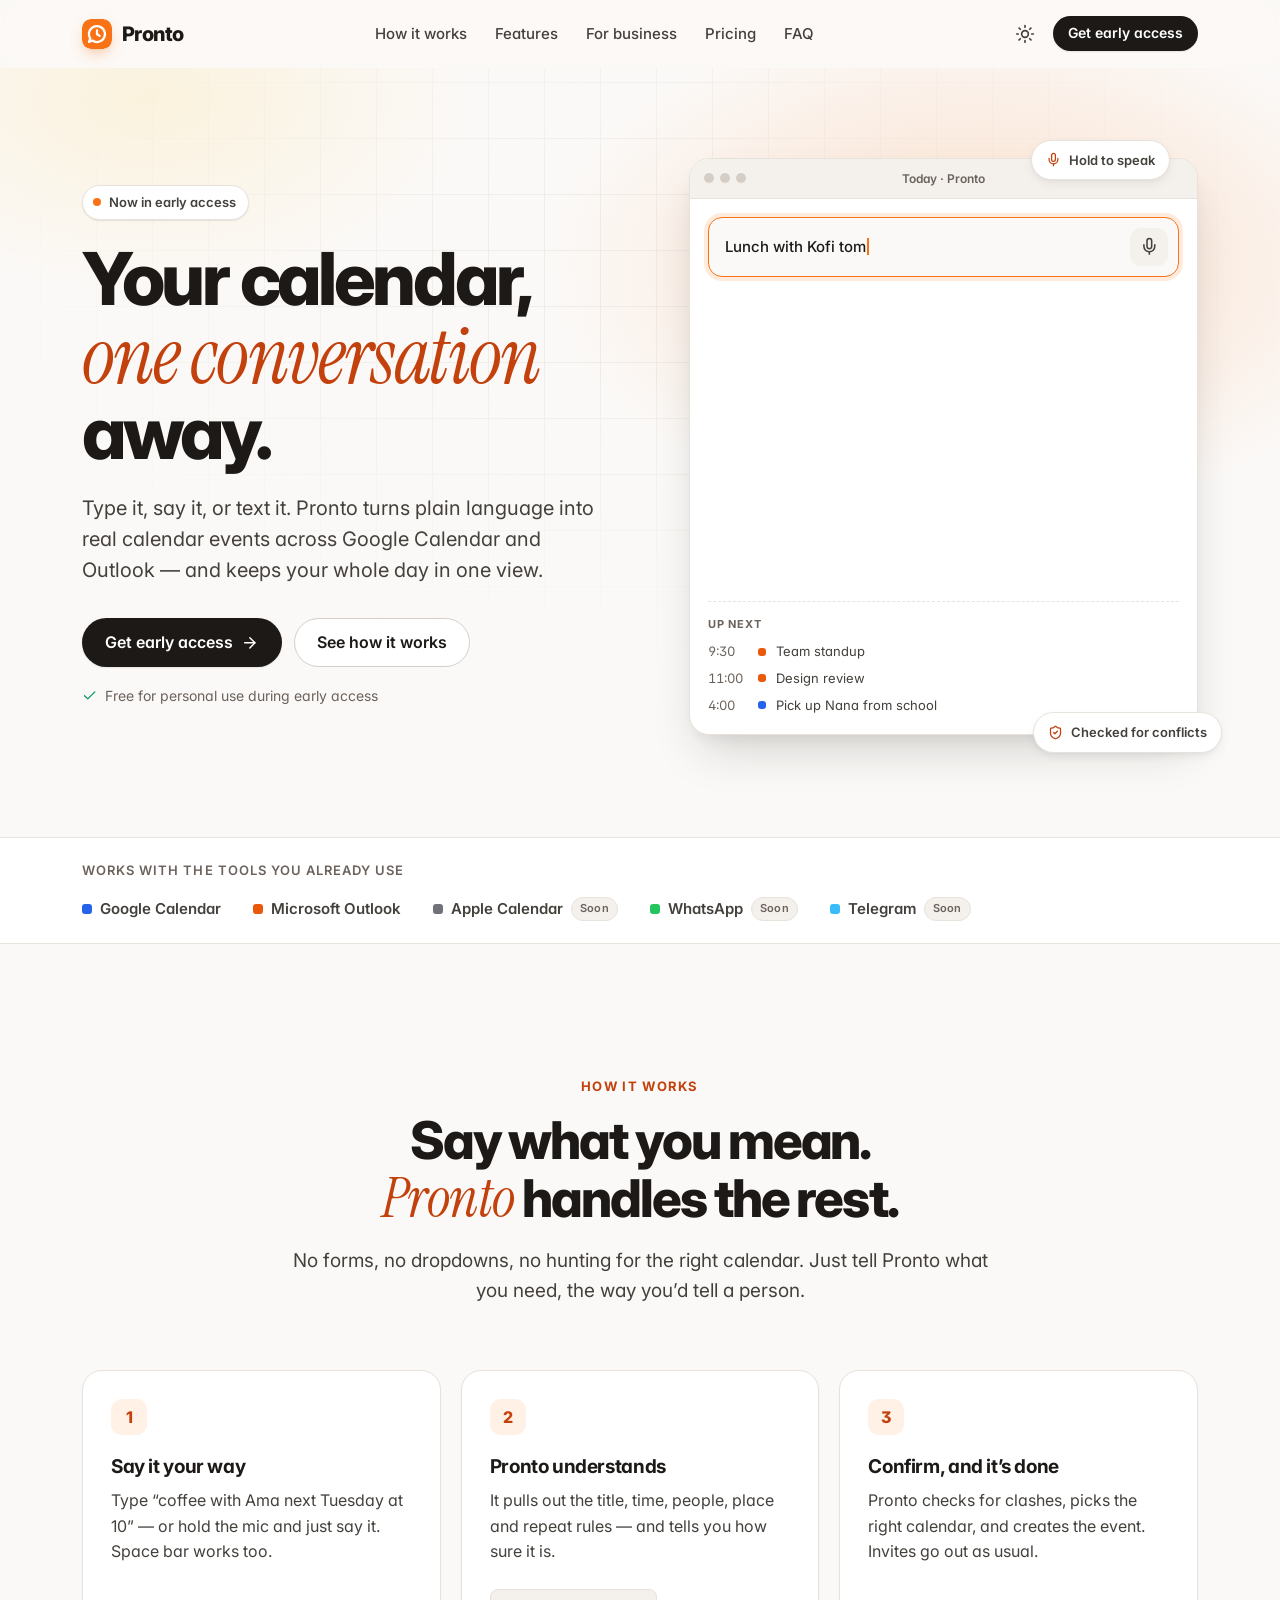
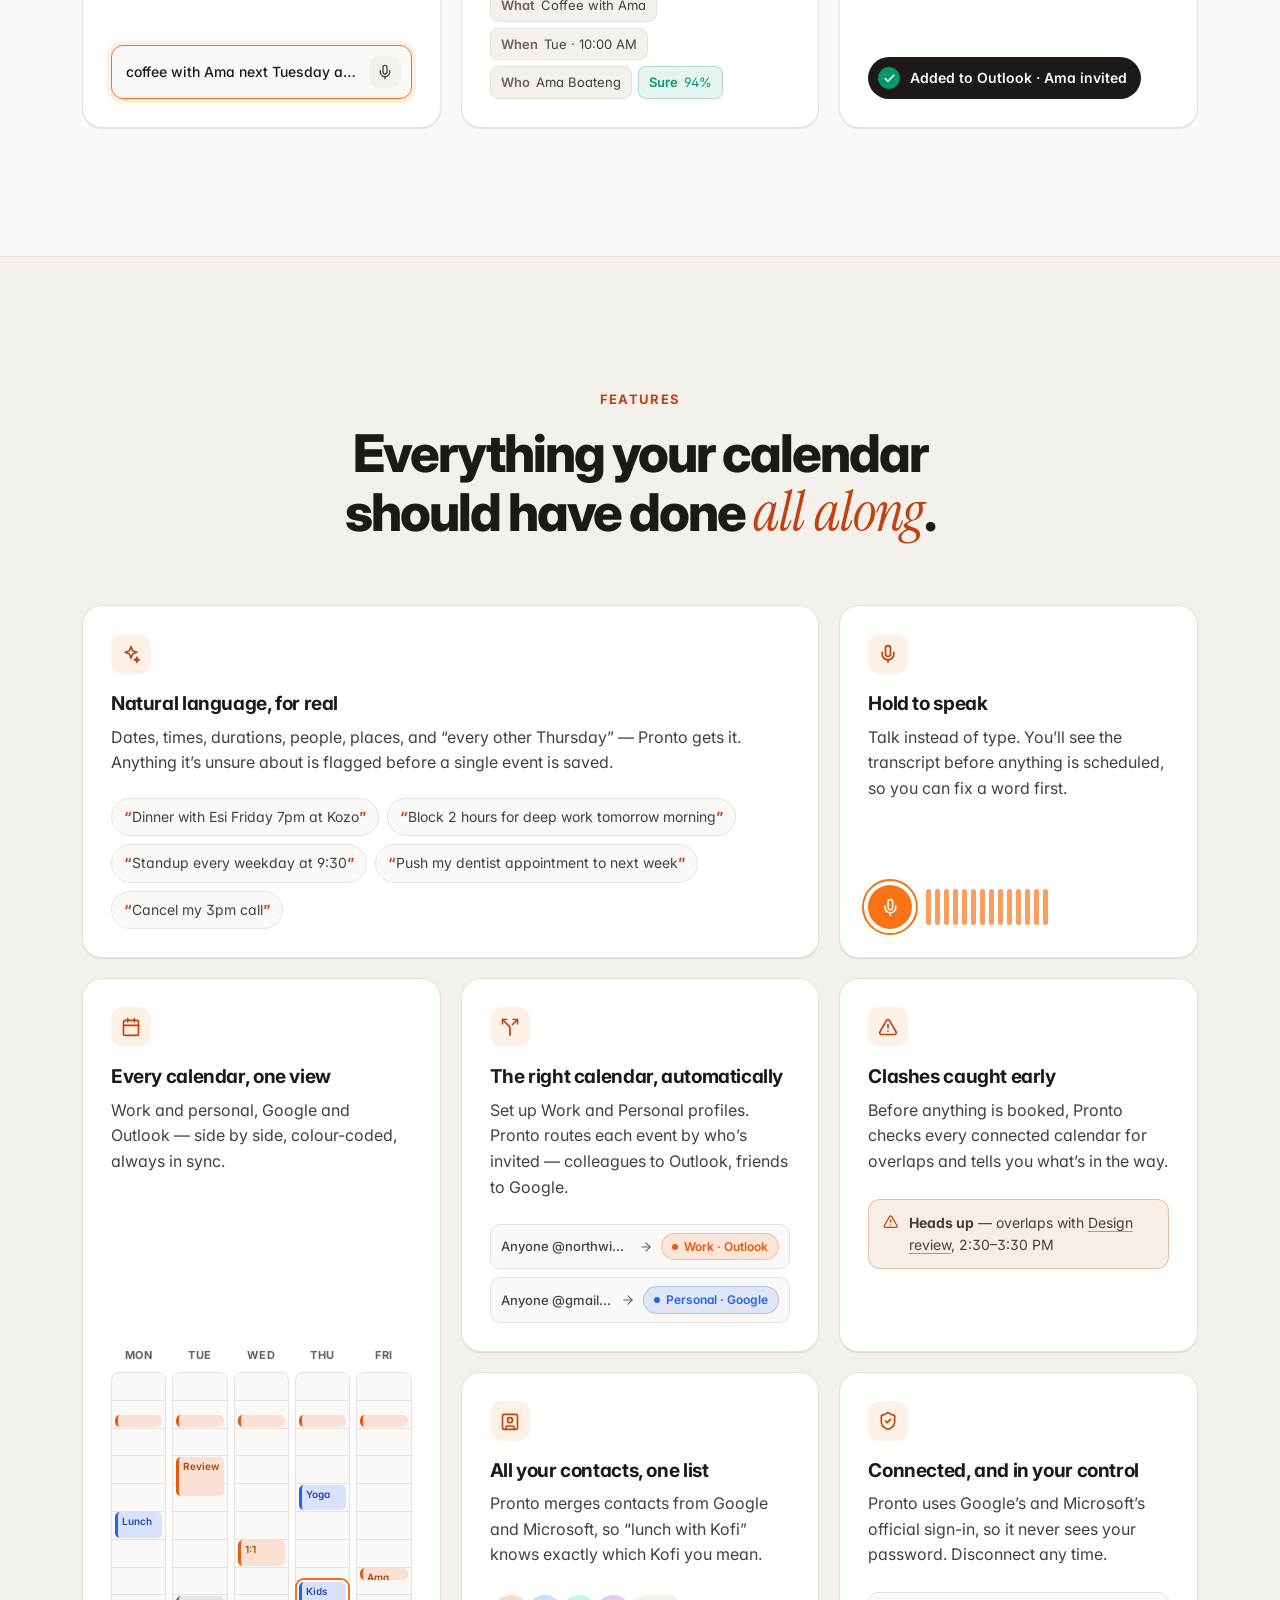
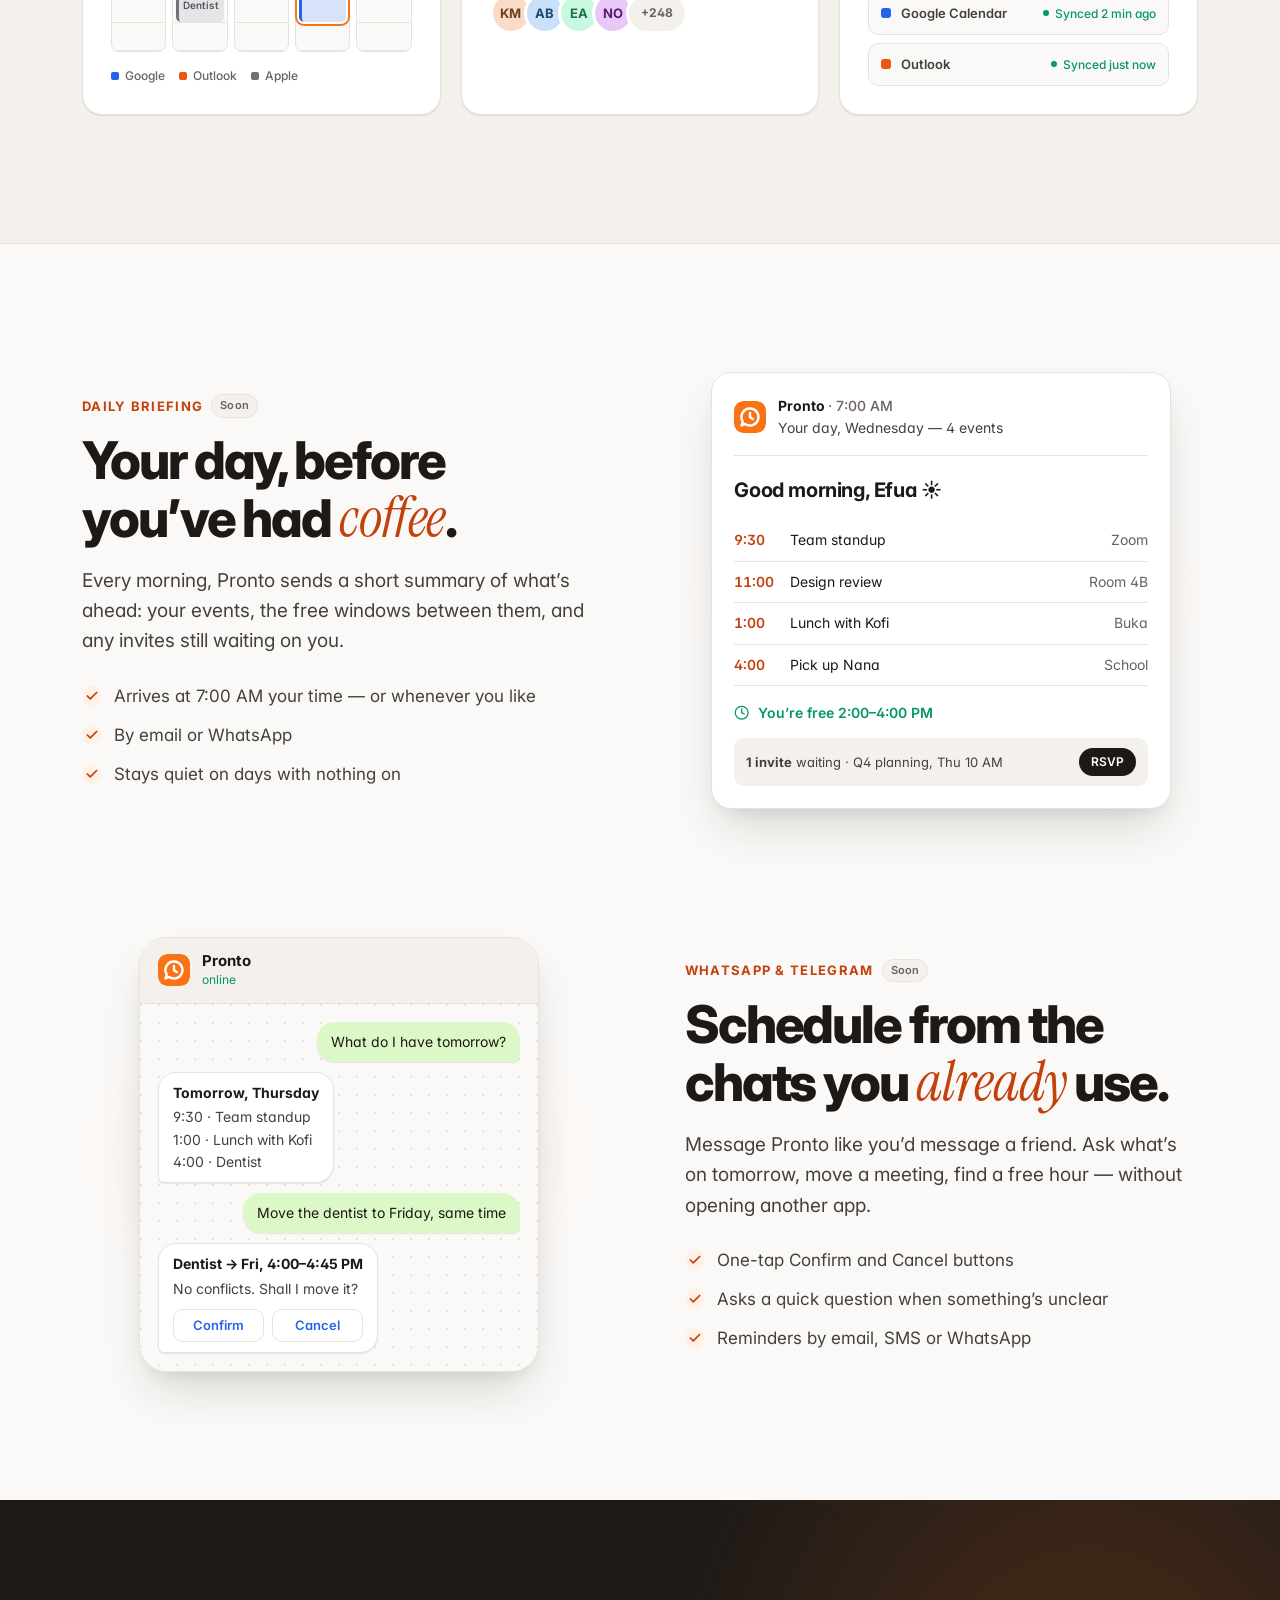
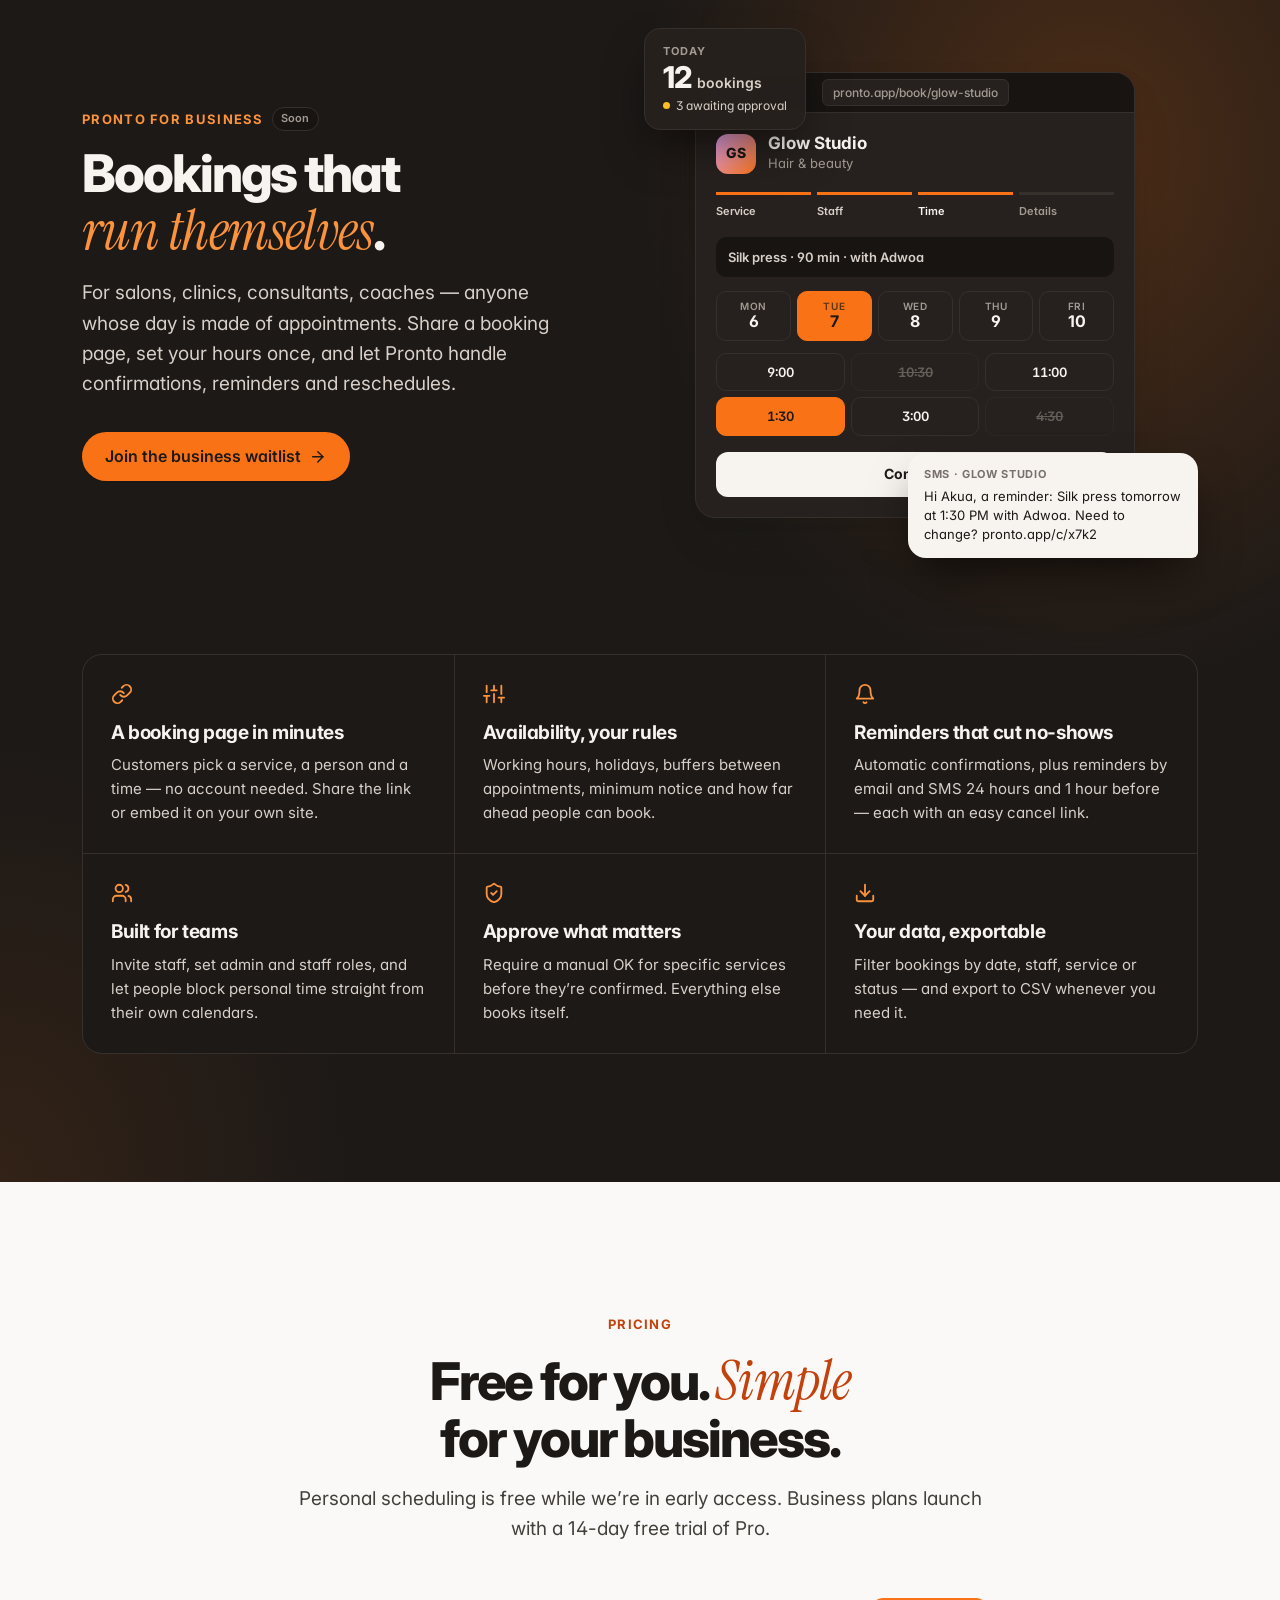
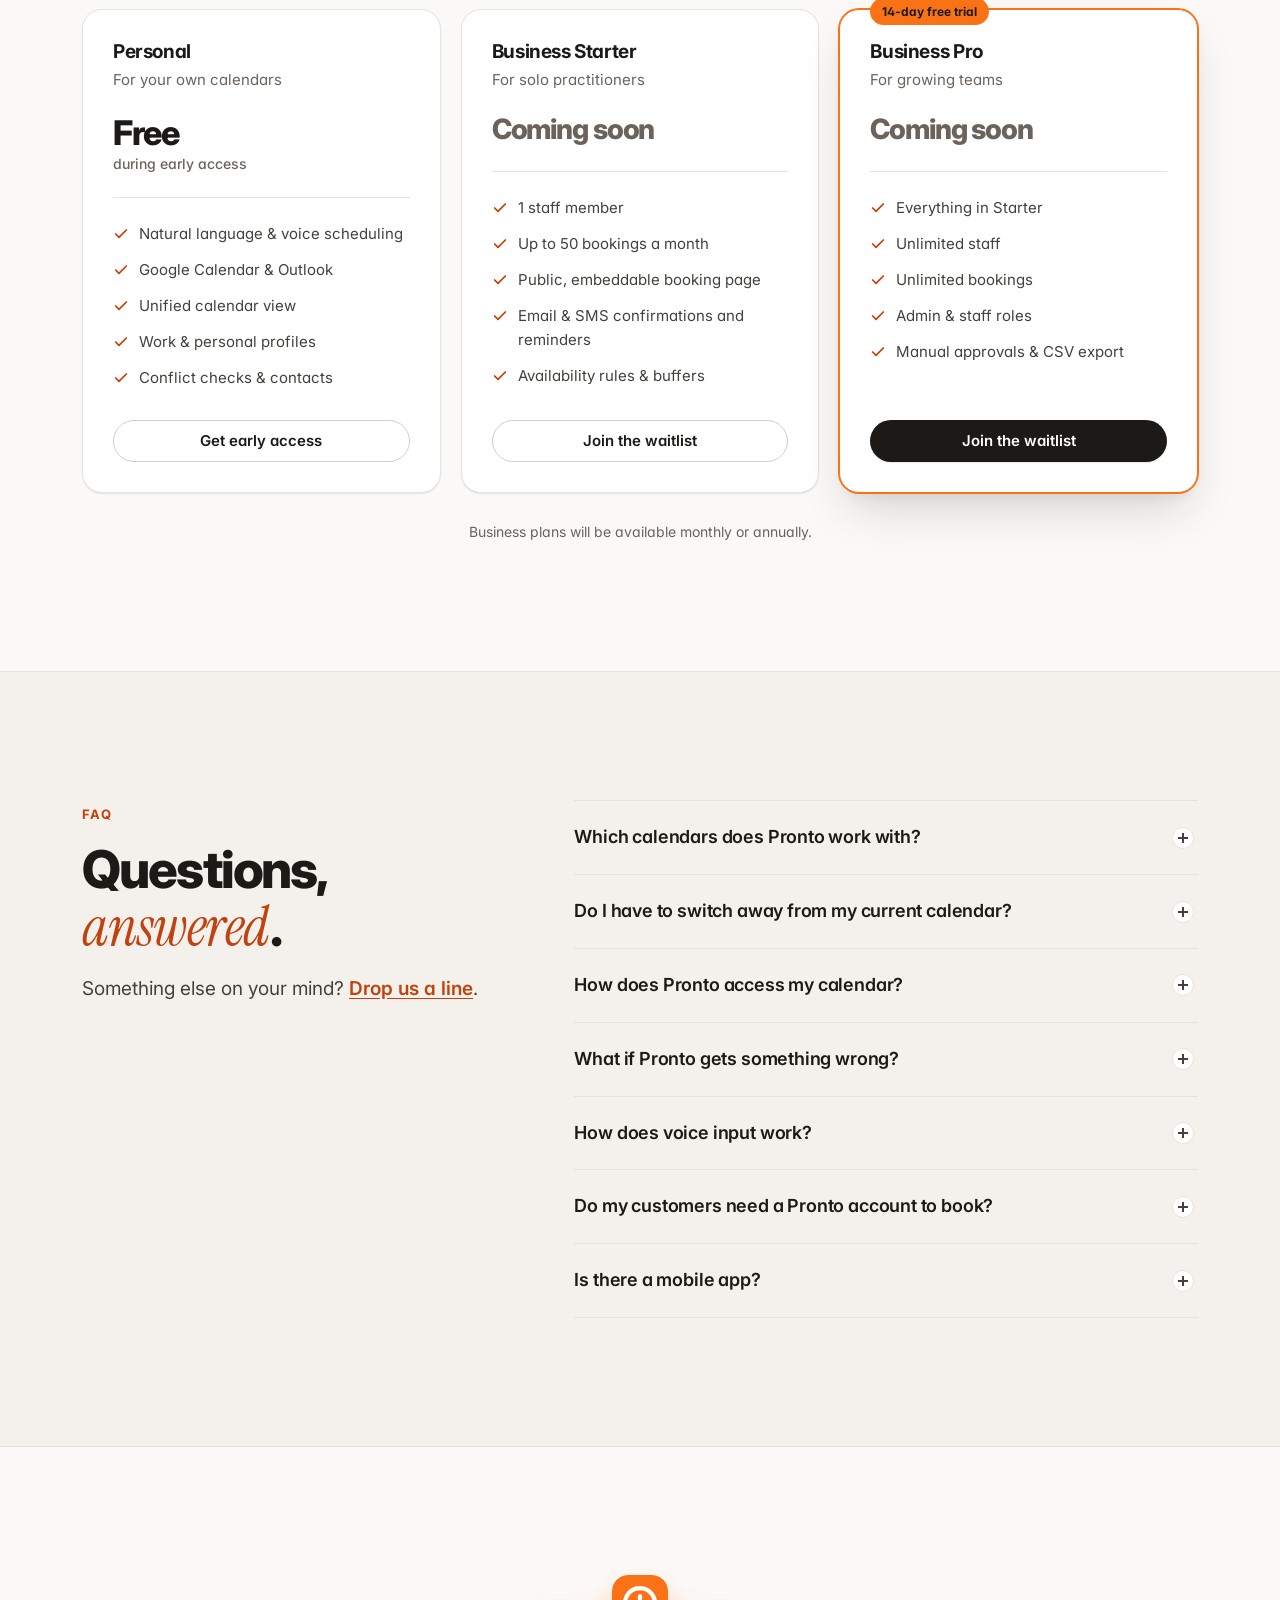
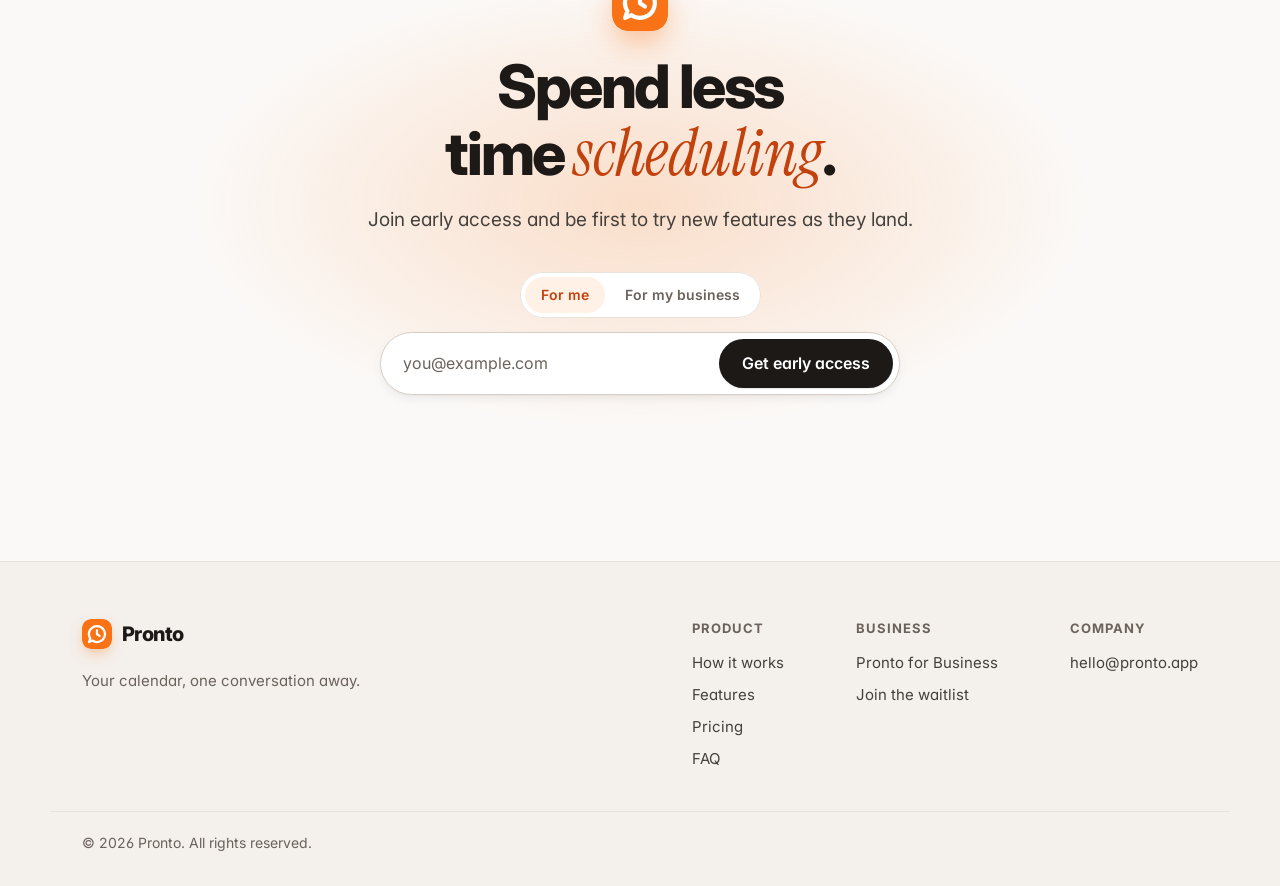
==== index.html @ 4e354d4c "Add Pronto marketing site Static, zero-build landing page for Pronto: animated hero demo of natural-" ====
<!doctype html>
<html lang="en">
<head>
  <meta charset="utf-8" />
  <meta name="viewport" content="width=device-width, initial-scale=1" />
  <title>Pronto — Your calendar, one conversation away</title>
  <meta name="description" content="Pronto is an AI scheduling assistant. Type it, say it, or text it — Pronto turns plain language into calendar events across Google Calendar and Outlook, and keeps your whole day in one view." />
  <meta name="theme-color" content="#FBF9F7" media="(prefers-color-scheme: light)" />
  <meta name="theme-color" content="#151210" media="(prefers-color-scheme: dark)" />

  <meta property="og:type" content="website" />
  <meta property="og:site_name" content="Pronto" />
  <meta property="og:title" content="Pronto — Your calendar, one conversation away" />
  <meta property="og:description" content="Type it, say it, or text it. Pronto turns plain language into calendar events across Google Calendar and Outlook." />
  <meta property="og:image" content="assets/og.png" />
  <meta name="twitter:card" content="summary_large_image" />

  <link rel="icon" href="assets/favicon.svg" type="image/svg+xml" />
  <link rel="preconnect" href="https://fonts.googleapis.com" />
  <link rel="preconnect" href="https://fonts.gstatic.com" crossorigin />
  <link href="https://fonts.googleapis.com/css2?family=Inter:wght@400;500;600;700;800&family=Instrument+Serif:ital@0;1&display=swap" rel="stylesheet" />
  <link rel="stylesheet" href="css/styles.css" />

  <script>
    // Apply saved theme before first paint to avoid a flash.
    (function () {
      document.documentElement.classList.add('js');
      try {
        var t = localStorage.getItem('pronto-theme');
        if (t === 'light' || t === 'dark') document.documentElement.setAttribute('data-theme', t);
      } catch (e) {}
    })();
  </script>
</head>
<body>
  <!-- Icon sprite -->
  <svg width="0" height="0" style="position:absolute" aria-hidden="true">
    <defs>
      <symbol id="i-mic" viewBox="0 0 24 24"><path d="M12 2a3 3 0 0 0-3 3v7a3 3 0 0 0 6 0V5a3 3 0 0 0-3-3Z"/><path d="M19 10v2a7 7 0 0 1-14 0v-2"/><path d="M12 19v3"/></symbol>
      <symbol id="i-check" viewBox="0 0 24 24"><path d="M20 6 9 17l-5-5"/></symbol>
      <symbol id="i-arrow" viewBox="0 0 24 24"><path d="M5 12h14"/><path d="m12 5 7 7-7 7"/></symbol>
      <symbol id="i-clock" viewBox="0 0 24 24"><circle cx="12" cy="12" r="10"/><path d="M12 6v6l4 2"/></symbol>
      <symbol id="i-pin" viewBox="0 0 24 24"><path d="M20 10c0 6-8 12-8 12s-8-6-8-12a8 8 0 0 1 16 0Z"/><circle cx="12" cy="10" r="3"/></symbol>
      <symbol id="i-users" viewBox="0 0 24 24"><path d="M16 21v-2a4 4 0 0 0-4-4H6a4 4 0 0 0-4 4v2"/><circle cx="9" cy="7" r="4"/><path d="M22 21v-2a4 4 0 0 0-3-3.87"/><path d="M16 3.13a4 4 0 0 1 0 7.75"/></symbol>
      <symbol id="i-repeat" viewBox="0 0 24 24"><path d="m17 2 4 4-4 4"/><path d="M3 11v-1a4 4 0 0 1 4-4h14"/><path d="m7 22-4-4 4-4"/><path d="M21 13v1a4 4 0 0 1-4 4H3"/></symbol>
      <symbol id="i-calendar" viewBox="0 0 24 24"><rect width="18" height="18" x="3" y="4" rx="2"/><path d="M16 2v4M8 2v4M3 10h18"/></symbol>
      <symbol id="i-spark" viewBox="0 0 24 24"><path d="M12 3l1.9 5.1L19 10l-5.1 1.9L12 17l-1.9-5.1L5 10l5.1-1.9Z"/><path d="M19 16l.8 2.2L22 19l-2.2.8L19 22l-.8-2.2L16 19l2.2-.8Z"/></symbol>
      <symbol id="i-split" viewBox="0 0 24 24"><path d="M16 3h5v5"/><path d="M8 3H3v5"/><path d="M12 22v-8.3a4 4 0 0 0-1.17-2.83L3 3"/><path d="m15 9 6-6"/></symbol>
      <symbol id="i-alert" viewBox="0 0 24 24"><path d="m21.73 18-8-14a2 2 0 0 0-3.48 0l-8 14A2 2 0 0 0 4 21h16a2 2 0 0 0 1.73-3Z"/><path d="M12 9v4"/><path d="M12 17h.01"/></symbol>
      <symbol id="i-contact" viewBox="0 0 24 24"><rect width="18" height="18" x="3" y="4" rx="2"/><circle cx="12" cy="11" r="3"/><path d="M7 21v-1a2 2 0 0 1 2-2h6a2 2 0 0 1 2 2v1"/></symbol>
      <symbol id="i-sun" viewBox="0 0 24 24"><circle cx="12" cy="12" r="4"/><path d="M12 2v2M12 20v2M4.93 4.93l1.41 1.41M17.66 17.66l1.41 1.41M2 12h2M20 12h2M6.34 17.66l-1.41 1.41M19.07 4.93l-1.41 1.41"/></symbol>
      <symbol id="i-moon" viewBox="0 0 24 24"><path d="M12 3a6 6 0 0 0 9 9 9 9 0 1 1-9-9Z"/></symbol>
      <symbol id="i-menu" viewBox="0 0 24 24"><path d="M4 7h16M4 12h16M4 17h16"/></symbol>
      <symbol id="i-x" viewBox="0 0 24 24"><path d="M18 6 6 18M6 6l12 12"/></symbol>
      <symbol id="i-bell" viewBox="0 0 24 24"><path d="M6 8a6 6 0 0 1 12 0c0 7 3 9 3 9H3s3-2 3-9"/><path d="M10.3 21a1.94 1.94 0 0 0 3.4 0"/></symbol>
      <symbol id="i-chat" viewBox="0 0 24 24"><path d="M7.9 20A9 9 0 1 0 4 16.1L2 22Z"/></symbol>
      <symbol id="i-link" viewBox="0 0 24 24"><path d="M10 13a5 5 0 0 0 7.54.54l3-3a5 5 0 0 0-7.07-7.07l-1.72 1.71"/><path d="M14 11a5 5 0 0 0-7.54-.54l-3 3a5 5 0 0 0 7.07 7.07l1.71-1.71"/></symbol>
      <symbol id="i-shield" viewBox="0 0 24 24"><path d="M20 13c0 5-3.5 7.5-7.66 8.95a1 1 0 0 1-.67-.01C7.5 20.5 4 18 4 13V6a1 1 0 0 1 1-1c2 0 4.5-1.2 6.24-2.72a1.17 1.17 0 0 1 1.52 0C14.51 3.81 17 5 19 5a1 1 0 0 1 1 1Z"/><path d="m9 12 2 2 4-4"/></symbol>
      <symbol id="i-download" viewBox="0 0 24 24"><path d="M21 15v4a2 2 0 0 1-2 2H5a2 2 0 0 1-2-2v-4"/><path d="m7 10 5 5 5-5"/><path d="M12 15V3"/></symbol>
      <symbol id="i-sliders" viewBox="0 0 24 24"><path d="M4 21v-7M4 10V3M12 21v-9M12 8V3M20 21v-5M20 12V3M1 14h6M9 8h6M17 16h6"/></symbol>
      <symbol id="i-logo" viewBox="0 0 32 32"><rect width="32" height="32" rx="9" fill="#F97316" stroke="none"/><path d="M16 7.5a8.5 8.5 0 1 1-4.9 15.45L7.5 24.5l1.3-3.9A8.5 8.5 0 0 1 16 7.5Z" fill="none" stroke="#fff" stroke-width="2.4" stroke-linejoin="round"/><path d="M16 12v4.2l2.8 1.8" fill="none" stroke="#fff" stroke-width="2.4" stroke-linecap="round" stroke-linejoin="round"/></symbol>
    </defs>
  </svg>

  <a class="skip-link" href="#main">Skip to content</a>

  <!-- ============ Header ============ -->
  <header class="site-header" data-header>
    <div class="container header-inner">
      <a class="brand" href="#top" aria-label="Pronto home">
        <svg class="brand-mark" aria-hidden="true"><use href="#i-logo"/></svg>
        <span class="brand-name">Pronto</span>
      </a>

      <nav class="nav" aria-label="Primary">
        <ul class="nav-links" id="nav-links" data-nav>
          <li><a href="#how">How it works</a></li>
          <li><a href="#features">Features</a></li>
          <li><a href="#business">For business</a></li>
          <li><a href="#pricing">Pricing</a></li>
          <li><a href="#faq">FAQ</a></li>
          <li class="nav-cta-mobile"><a class="btn btn-primary" href="#get-started">Get early access</a></li>
        </ul>
      </nav>

      <div class="header-actions">
        <button class="icon-btn" type="button" data-theme-toggle aria-label="Toggle dark mode">
          <svg class="i i-sun" aria-hidden="true"><use href="#i-sun"/></svg>
          <svg class="i i-moon" aria-hidden="true"><use href="#i-moon"/></svg>
        </button>
        <a class="btn btn-primary btn-sm header-cta" href="#get-started">Get early access</a>
        <button class="icon-btn menu-btn" type="button" data-menu-toggle aria-controls="nav-links" aria-expanded="false" aria-label="Open menu">
          <svg class="i i-open" aria-hidden="true"><use href="#i-menu"/></svg>
          <svg class="i i-close" aria-hidden="true"><use href="#i-x"/></svg>
        </button>
      </div>
    </div>
  </header>

  <main id="main">
    <!-- ============ Hero ============ -->
    <section class="hero" id="top">
      <div class="hero-bg" aria-hidden="true"></div>
      <div class="container hero-inner">
        <div class="hero-copy">
          <p class="eyebrow-pill"><span class="live-dot" aria-hidden="true"></span> Now in early access</p>
          <h1 class="hero-title">Your calendar, <em>one conversation</em> away.</h1>
          <p class="hero-lede">
            Type it, say it, or text it. Pronto turns plain language into real calendar events across
            Google Calendar and Outlook — and keeps your whole day in one view.
          </p>
          <div class="hero-ctas">
            <a class="btn btn-primary btn-lg" href="#get-started">Get early access <svg class="i" aria-hidden="true"><use href="#i-arrow"/></svg></a>
            <a class="btn btn-ghost btn-lg" href="#how">See how it works</a>
          </div>
          <p class="hero-note"><svg class="i" aria-hidden="true"><use href="#i-check"/></svg> Free for personal use during early access</p>
        </div>

        <div class="hero-demo">
          <p class="sr-only">
            Animated example: typing “Lunch with Kofi tomorrow at 1pm at Buka” produces a preview card with the
            title, time, place, attendee, target calendar and a confidence score. Confirming adds it to Google Calendar.
          </p>
          <div class="demo" aria-hidden="true" data-demo>
            <div class="demo-window">
              <div class="demo-chrome">
                <span class="demo-dots"><i></i><i></i><i></i></span>
                <span class="demo-title">Today · Pronto</span>
                <span class="demo-chrome-spacer"></span>
              </div>
              <div class="demo-body">
                <div class="demo-input" data-demo-input>
                  <div class="demo-field">
                    <span class="demo-placeholder">Schedule something…</span>
                    <span class="demo-typed" data-demo-typed></span><span class="demo-caret"></span>
                    <span class="demo-wave"><i></i><i></i><i></i><i></i><i></i><i></i><i></i></span>
                  </div>
                  <span class="demo-mic"><svg class="i" aria-hidden="true"><use href="#i-mic"/></svg></span>
                </div>

                <div class="demo-stage">
                  <div class="demo-parsing" data-demo-parsing>
                    <span class="spark"><svg class="i"><use href="#i-spark"/></svg></span> Understanding…
                  </div>

                  <article class="intent" data-demo-card>
                    <header class="intent-head">
                      <h3 class="intent-title" data-f="title">Lunch with Kofi</h3>
                      <span class="cal-pill" data-f="cal" data-cal="google">Personal · Google</span>
                    </header>
                    <ul class="intent-meta">
                      <li data-row="when"><svg class="i"><use href="#i-clock"/></svg><span data-f="when">Tomorrow · 1:00 – 2:00 PM</span></li>
                      <li data-row="where"><svg class="i"><use href="#i-pin"/></svg><span data-f="where">Buka Restaurant</span></li>
                      <li data-row="who"><svg class="i"><use href="#i-users"/></svg><span data-f="who">Kofi Mensah</span></li>
                      <li data-row="repeat" hidden><svg class="i"><use href="#i-repeat"/></svg><span data-f="repeat"></span></li>
                    </ul>
                    <div class="intent-conf">
                      <span class="conf-label">Confidence</span>
                      <span class="conf-bar"><i data-f="bar" style="width:96%"></i></span>
                      <b data-f="conf">96%</b>
                    </div>
                    <div class="intent-actions">
                      <span class="d-btn d-btn-ghost">Edit</span>
                      <span class="d-btn d-btn-primary" data-demo-confirm><svg class="i"><use href="#i-check"/></svg> Confirm</span>
                    </div>
                  </article>

                  <div class="demo-toast" data-demo-toast>
                    <span class="toast-icon"><svg class="i"><use href="#i-check"/></svg></span>
                    <span data-f="toast">Added to Google Calendar · No conflicts</span>
                  </div>
                </div>

                <div class="demo-today">
                  <p class="demo-today-label">Up next</p>
                  <ul>
                    <li><time>9:30</time><span class="ev-dot" data-cal="microsoft"></span>Team standup</li>
                    <li><time>11:00</time><span class="ev-dot" data-cal="microsoft"></span>Design review</li>
                    <li><time>4:00</time><span class="ev-dot" data-cal="google"></span>Pick up Nana from school</li>
                  </ul>
                </div>
              </div>
            </div>
            <div class="demo-float demo-float-a"><svg class="i"><use href="#i-mic"/></svg> Hold to speak</div>
            <div class="demo-float demo-float-b"><svg class="i"><use href="#i-shield"/></svg> Checked for conflicts</div>
          </div>
        </div>
      </div>
    </section>

    <!-- ============ Works with ============ -->
    <section class="works-with" aria-label="Integrations">
      <div class="container works-inner">
        <p class="works-label">Works with the tools you already use</p>
        <ul class="works-list">
          <li><span class="ww-dot" data-cal="google"></span>Google Calendar</li>
          <li><span class="ww-dot" data-cal="microsoft"></span>Microsoft Outlook</li>
          <li><span class="ww-dot" data-cal="apple"></span>Apple Calendar <span class="soon">Soon</span></li>
          <li><span class="ww-dot ww-wa"></span>WhatsApp <span class="soon">Soon</span></li>
          <li><span class="ww-dot ww-tg"></span>Telegram <span class="soon">Soon</span></li>
        </ul>
      </div>
    </section>

    <!-- ============ How it works ============ -->
    <section class="section" id="how">
      <div class="container">
        <div class="section-head reveal">
          <p class="eyebrow">How it works</p>
          <h2>Say what you mean. <em>Pronto</em> handles the rest.</h2>
          <p class="section-lede">No forms, no dropdowns, no hunting for the right calendar. Just tell Pronto what you need, the way you’d tell a person.</p>
        </div>

        <ol class="steps">
          <li class="step reveal">
            <span class="step-num">1</span>
            <h3>Say it your way</h3>
            <p>Type “coffee with Ama next Tuesday at 10” — or hold the mic and just say it. Space bar works too.</p>
            <div class="step-visual">
              <div class="mini-input"><span>coffee with Ama next Tuesday at 10</span><span class="mini-mic"><svg class="i" aria-hidden="true"><use href="#i-mic"/></svg></span></div>
            </div>
          </li>
          <li class="step reveal">
            <span class="step-num">2</span>
            <h3>Pronto understands</h3>
            <p>It pulls out the title, time, people, place and repeat rules — and tells you how sure it is.</p>
            <div class="step-visual">
              <div class="mini-tags">
                <span class="tag"><b>What</b> Coffee with Ama</span>
                <span class="tag"><b>When</b> Tue · 10:00 AM</span>
                <span class="tag"><b>Who</b> Ama Boateng</span>
                <span class="tag tag-ok"><b>Sure</b> 94%</span>
              </div>
            </div>
          </li>
          <li class="step reveal">
            <span class="step-num">3</span>
            <h3>Confirm, and it’s done</h3>
            <p>Pronto checks for clashes, picks the right calendar, and creates the event. Invites go out as usual.</p>
            <div class="step-visual">
              <div class="mini-toast"><span class="toast-icon"><svg class="i" aria-hidden="true"><use href="#i-check"/></svg></span> Added to Outlook · Ama invited</div>
            </div>
          </li>
        </ol>
      </div>
    </section>

    <!-- ============ Features ============ -->
    <section class="section section-alt" id="features">
      <div class="container">
        <div class="section-head reveal">
          <p class="eyebrow">Features</p>
          <h2>Everything your calendar should have done <em>all along</em>.</h2>
        </div>

        <div class="bento">
          <article class="card card-wide reveal">
            <div class="card-icon"><svg class="i" aria-hidden="true"><use href="#i-spark"/></svg></div>
            <h3>Natural language, for real</h3>
            <p>Dates, times, durations, people, places, and “every other Thursday” — Pronto gets it. Anything it’s unsure about is flagged before a single event is saved.</p>
            <ul class="chips" aria-label="Example requests">
              <li>Dinner with Esi Friday 7pm at Kozo</li>
              <li>Block 2 hours for deep work tomorrow morning</li>
              <li>Standup every weekday at 9:30</li>
              <li>Push my dentist appointment to next week</li>
              <li>Cancel my 3pm call</li>
            </ul>
          </article>

          <article class="card reveal">
            <div class="card-icon"><svg class="i" aria-hidden="true"><use href="#i-mic"/></svg></div>
            <h3>Hold to speak</h3>
            <p>Talk instead of type. You’ll see the transcript before anything is scheduled, so you can fix a word first.</p>
            <div class="voice-viz" aria-hidden="true">
              <span class="vv-mic"><svg class="i"><use href="#i-mic"/></svg></span>
              <span class="vv-bars"><i></i><i></i><i></i><i></i><i></i><i></i><i></i><i></i><i></i><i></i><i></i><i></i><i></i><i></i></span>
            </div>
          </article>

          <article class="card card-tall reveal">
            <div class="card-icon"><svg class="i" aria-hidden="true"><use href="#i-calendar"/></svg></div>
            <h3>Every calendar, one view</h3>
            <p>Work and personal, Google and Outlook — side by side, colour-coded, always in sync.</p>
            <div class="week" aria-hidden="true">
              <div class="week-head"><span>Mon</span><span>Tue</span><span>Wed</span><span>Thu</span><span>Fri</span></div>
              <div class="week-grid">
                <div class="week-col">
                  <span class="ev" data-cal="microsoft" style="--s:1.5;--d:.5"></span>
                  <span class="ev" data-cal="google" style="--s:5;--d:1">Lunch</span>
                </div>
                <div class="week-col">
                  <span class="ev" data-cal="microsoft" style="--s:1.5;--d:.5"></span>
                  <span class="ev" data-cal="microsoft" style="--s:3;--d:1.5">Review</span>
                  <span class="ev" data-cal="apple" style="--s:8;--d:1">Dentist</span>
                </div>
                <div class="week-col">
                  <span class="ev" data-cal="microsoft" style="--s:1.5;--d:.5"></span>
                  <span class="ev" data-cal="microsoft" style="--s:6;--d:1">1:1</span>
                </div>
                <div class="week-col">
                  <span class="ev" data-cal="microsoft" style="--s:1.5;--d:.5"></span>
                  <span class="ev" data-cal="google" style="--s:4;--d:1">Yoga</span>
                  <span class="ev ev-new" data-cal="google" style="--s:7.5;--d:1.5">Kids</span>
                </div>
                <div class="week-col">
                  <span class="ev" data-cal="microsoft" style="--s:1.5;--d:.5"></span>
                  <span class="ev" data-cal="microsoft" style="--s:7;--d:.5">Ama</span>
                </div>
              </div>
              <div class="week-legend">
                <span><i data-cal="google"></i>Google</span>
                <span><i data-cal="microsoft"></i>Outlook</span>
                <span><i data-cal="apple"></i>Apple</span>
              </div>
            </div>
          </article>

          <article class="card reveal">
            <div class="card-icon"><svg class="i" aria-hidden="true"><use href="#i-split"/></svg></div>
            <h3>The right calendar, automatically</h3>
            <p>Set up Work and Personal profiles. Pronto routes each event by who’s invited — colleagues to Outlook, friends to Google.</p>
            <div class="route" aria-hidden="true">
              <div class="route-row"><span class="route-from">Anyone @northwind.co</span><svg class="i"><use href="#i-arrow"/></svg><span class="cal-pill" data-cal="microsoft">Work · Outlook</span></div>
              <div class="route-row"><span class="route-from">Anyone @gmail.com</span><svg class="i"><use href="#i-arrow"/></svg><span class="cal-pill" data-cal="google">Personal · Google</span></div>
            </div>
          </article>

          <article class="card reveal">
            <div class="card-icon"><svg class="i" aria-hidden="true"><use href="#i-alert"/></svg></div>
            <h3>Clashes caught early</h3>
            <p>Before anything is booked, Pronto checks every connected calendar for overlaps and tells you what’s in the way.</p>
            <div class="conflict" aria-hidden="true">
              <svg class="i"><use href="#i-alert"/></svg>
              <span><b>Heads up</b> — overlaps with <u>Design review</u>, 2:30–3:30 PM</span>
            </div>
          </article>

          <article class="card reveal">
            <div class="card-icon"><svg class="i" aria-hidden="true"><use href="#i-contact"/></svg></div>
            <h3>All your contacts, one list</h3>
            <p>Pronto merges contacts from Google and Microsoft, so “lunch with Kofi” knows exactly which Kofi you mean.</p>
            <div class="contacts" aria-hidden="true">
              <span class="avatar" style="--h:24">KM</span>
              <span class="avatar" style="--h:210">AB</span>
              <span class="avatar" style="--h:150">EA</span>
              <span class="avatar" style="--h:280">NO</span>
              <span class="avatar avatar-more">+248</span>
            </div>
          </article>

          <article class="card reveal">
            <div class="card-icon"><svg class="i" aria-hidden="true"><use href="#i-shield"/></svg></div>
            <h3>Connected, and in your control</h3>
            <p>Pronto uses Google’s and Microsoft’s official sign-in, so it never sees your password. Disconnect any time.</p>
            <ul class="conns" aria-hidden="true">
              <li><span class="ww-dot" data-cal="google"></span><span class="conn-name">Google Calendar</span><span class="conn-ok">Synced 2 min ago</span></li>
              <li><span class="ww-dot" data-cal="microsoft"></span><span class="conn-name">Outlook</span><span class="conn-ok">Synced just now</span></li>
            </ul>
          </article>
        </div>
      </div>
    </section>

    <!-- ============ Spotlights ============ -->
    <section class="section" id="everywhere">
      <div class="container">
        <div class="spotlight reveal">
          <div class="spotlight-copy">
            <p class="eyebrow">Daily briefing <span class="soon">Soon</span></p>
            <h2>Your day, before you’ve had <em>coffee</em>.</h2>
            <p class="section-lede">Every morning, Pronto sends a short summary of what’s ahead: your events, the free windows between them, and any invites still waiting on you.</p>
            <ul class="ticks">
              <li><svg class="i" aria-hidden="true"><use href="#i-check"/></svg>Arrives at 7:00 AM your time — or whenever you like</li>
              <li><svg class="i" aria-hidden="true"><use href="#i-check"/></svg>By email or WhatsApp</li>
              <li><svg class="i" aria-hidden="true"><use href="#i-check"/></svg>Stays quiet on days with nothing on</li>
            </ul>
          </div>
          <div class="spotlight-visual">
            <div class="mail" aria-hidden="true">
              <div class="mail-top">
                <svg class="brand-mark sm"><use href="#i-logo"/></svg>
                <div>
                  <p class="mail-from">Pronto <span>· 7:00 AM</span></p>
                  <p class="mail-subject">Your day, Wednesday — 4 events</p>
                </div>
              </div>
              <p class="mail-greet">Good morning, Efua ☀️</p>
              <table class="mail-table">
                <tbody>
                  <tr><td>9:30</td><td>Team standup</td><td>Zoom</td></tr>
                  <tr><td>11:00</td><td>Design review</td><td>Room 4B</td></tr>
                  <tr><td>1:00</td><td>Lunch with Kofi</td><td>Buka</td></tr>
                  <tr><td>4:00</td><td>Pick up Nana</td><td>School</td></tr>
                </tbody>
              </table>
              <p class="mail-free"><svg class="i"><use href="#i-clock"/></svg>You’re free 2:00–4:00 PM</p>
              <div class="mail-invite">
                <span><b>1 invite</b> waiting · Q4 planning, Thu 10 AM</span>
                <span class="mail-rsvp">RSVP</span>
              </div>
            </div>
          </div>
        </div>

        <div class="spotlight spotlight-flip reveal">
          <div class="spotlight-copy">
            <p class="eyebrow">WhatsApp &amp; Telegram <span class="soon">Soon</span></p>
            <h2>Schedule from the chats you <em>already</em> use.</h2>
            <p class="section-lede">Message Pronto like you’d message a friend. Ask what’s on tomorrow, move a meeting, find a free hour — without opening another app.</p>
            <ul class="ticks">
              <li><svg class="i" aria-hidden="true"><use href="#i-check"/></svg>One-tap Confirm and Cancel buttons</li>
              <li><svg class="i" aria-hidden="true"><use href="#i-check"/></svg>Asks a quick question when something’s unclear</li>
              <li><svg class="i" aria-hidden="true"><use href="#i-check"/></svg>Reminders by email, SMS or WhatsApp</li>
            </ul>
          </div>
          <div class="spotlight-visual">
            <div class="chat" aria-hidden="true">
              <div class="chat-head">
                <svg class="brand-mark sm"><use href="#i-logo"/></svg>
                <div><p class="chat-name">Pronto</p><p class="chat-status">online</p></div>
              </div>
              <div class="chat-body">
                <p class="bubble out">What do I have tomorrow?</p>
                <div class="bubble in">
                  <b>Tomorrow, Thursday</b>
                  <span>9:30 · Team standup</span>
                  <span>1:00 · Lunch with Kofi</span>
                  <span>4:00 · Dentist</span>
                </div>
                <p class="bubble out">Move the dentist to Friday, same time</p>
                <div class="bubble in">
                  <b>Dentist → Fri, 4:00–4:45 PM</b>
                  <span>No conflicts. Shall I move it?</span>
                  <span class="chat-btns"><span>Confirm</span><span>Cancel</span></span>
                </div>
              </div>
            </div>
          </div>
        </div>
      </div>
    </section>

    <!-- ============ Business ============ -->
    <section class="section band-dark" id="business">
      <div class="container">
        <div class="biz-grid">
          <div class="biz-copy reveal">
            <p class="eyebrow">Pronto for Business <span class="soon">Soon</span></p>
            <h2>Bookings that <em>run themselves</em>.</h2>
            <p class="section-lede">For salons, clinics, consultants, coaches — anyone whose day is made of appointments. Share a booking page, set your hours once, and let Pronto handle confirmations, reminders and reschedules.</p>
            <a class="btn btn-primary btn-lg" href="#get-started" data-interest="business">Join the business waitlist <svg class="i" aria-hidden="true"><use href="#i-arrow"/></svg></a>
          </div>

          <div class="biz-visual reveal" aria-hidden="true">
            <div class="booking">
              <div class="demo-chrome">
                <span class="demo-dots"><i></i><i></i><i></i></span>
                <span class="demo-url">pronto.app/book/glow-studio</span>
                <span class="demo-chrome-spacer"></span>
              </div>
              <div class="booking-body">
                <div class="booking-biz">
                  <span class="biz-logo">GS</span>
                  <div><p class="biz-name">Glow Studio</p><p class="biz-sub">Hair &amp; beauty</p></div>
                </div>
                <ol class="booking-steps">
                  <li class="done">Service</li><li class="done">Staff</li><li class="active">Time</li><li>Details</li>
                </ol>
                <p class="booking-sel">Silk press · 90 min · with Adwoa</p>
                <div class="booking-days">
                  <span><small>Mon</small>6</span>
                  <span class="on"><small>Tue</small>7</span>
                  <span><small>Wed</small>8</span>
                  <span><small>Thu</small>9</span>
                  <span><small>Fri</small>10</span>
                </div>
                <div class="booking-slots">
                  <span>9:00</span><span class="off">10:30</span><span>11:00</span>
                  <span class="on">1:30</span><span>3:00</span><span class="off">4:30</span>
                </div>
                <span class="booking-go">Continue</span>
              </div>
            </div>
            <div class="sms">
              <p class="sms-from">SMS · Glow Studio</p>
              <p>Hi Akua, a reminder: Silk press tomorrow at 1:30 PM with Adwoa. Need to change? pronto.app/c/x7k2</p>
            </div>
            <div class="biz-stat">
              <p class="biz-stat-label">Today</p>
              <p class="biz-stat-num">12 <span>bookings</span></p>
              <p class="biz-stat-sub"><span class="ok-dot"></span>3 awaiting approval</p>
            </div>
          </div>
        </div>

        <ul class="biz-features">
          <li class="reveal">
            <svg class="i" aria-hidden="true"><use href="#i-link"/></svg>
            <h3>A booking page in minutes</h3>
            <p>Customers pick a service, a person and a time — no account needed. Share the link or embed it on your own site.</p>
          </li>
          <li class="reveal">
            <svg class="i" aria-hidden="true"><use href="#i-sliders"/></svg>
            <h3>Availability, your rules</h3>
            <p>Working hours, holidays, buffers between appointments, minimum notice and how far ahead people can book.</p>
          </li>
          <li class="reveal">
            <svg class="i" aria-hidden="true"><use href="#i-bell"/></svg>
            <h3>Reminders that cut no-shows</h3>
            <p>Automatic confirmations, plus reminders by email and SMS 24 hours and 1 hour before — each with an easy cancel link.</p>
          </li>
          <li class="reveal">
            <svg class="i" aria-hidden="true"><use href="#i-users"/></svg>
            <h3>Built for teams</h3>
            <p>Invite staff, set admin and staff roles, and let people block personal time straight from their own calendars.</p>
          </li>
          <li class="reveal">
            <svg class="i" aria-hidden="true"><use href="#i-shield"/></svg>
            <h3>Approve what matters</h3>
            <p>Require a manual OK for specific services before they’re confirmed. Everything else books itself.</p>
          </li>
          <li class="reveal">
            <svg class="i" aria-hidden="true"><use href="#i-download"/></svg>
            <h3>Your data, exportable</h3>
            <p>Filter bookings by date, staff, service or status — and export to CSV whenever you need it.</p>
          </li>
        </ul>
      </div>
    </section>

    <!-- ============ Pricing ============ -->
    <section class="section" id="pricing">
      <div class="container">
        <div class="section-head reveal">
          <p class="eyebrow">Pricing</p>
          <h2>Free for you. <em>Simple</em> for your business.</h2>
          <p class="section-lede">Personal scheduling is free while we’re in early access. Business plans launch with a 14-day free trial of Pro.</p>
        </div>

        <div class="plans">
          <article class="plan reveal">
            <h3>Personal</h3>
            <p class="plan-for">For your own calendars</p>
            <p class="plan-price">Free <span>during early access</span></p>
            <ul class="plan-list">
              <li><svg class="i" aria-hidden="true"><use href="#i-check"/></svg>Natural language &amp; voice scheduling</li>
              <li><svg class="i" aria-hidden="true"><use href="#i-check"/></svg>Google Calendar &amp; Outlook</li>
              <li><svg class="i" aria-hidden="true"><use href="#i-check"/></svg>Unified calendar view</li>
              <li><svg class="i" aria-hidden="true"><use href="#i-check"/></svg>Work &amp; personal profiles</li>
              <li><svg class="i" aria-hidden="true"><use href="#i-check"/></svg>Conflict checks &amp; contacts</li>
            </ul>
            <a class="btn btn-ghost btn-block" href="#get-started" data-interest="personal">Get early access</a>
          </article>

          <article class="plan reveal">
            <h3>Business Starter</h3>
            <p class="plan-for">For solo practitioners</p>
            <p class="plan-price plan-price-tbd">Coming soon</p>
            <ul class="plan-list">
              <li><svg class="i" aria-hidden="true"><use href="#i-check"/></svg>1 staff member</li>
              <li><svg class="i" aria-hidden="true"><use href="#i-check"/></svg>Up to 50 bookings a month</li>
              <li><svg class="i" aria-hidden="true"><use href="#i-check"/></svg>Public, embeddable booking page</li>
              <li><svg class="i" aria-hidden="true"><use href="#i-check"/></svg>Email &amp; SMS confirmations and reminders</li>
              <li><svg class="i" aria-hidden="true"><use href="#i-check"/></svg>Availability rules &amp; buffers</li>
            </ul>
            <a class="btn btn-ghost btn-block" href="#get-started" data-interest="business">Join the waitlist</a>
          </article>

          <article class="plan plan-featured reveal">
            <span class="plan-badge">14-day free trial</span>
            <h3>Business Pro</h3>
            <p class="plan-for">For growing teams</p>
            <p class="plan-price plan-price-tbd">Coming soon</p>
            <ul class="plan-list">
              <li><svg class="i" aria-hidden="true"><use href="#i-check"/></svg>Everything in Starter</li>
              <li><svg class="i" aria-hidden="true"><use href="#i-check"/></svg>Unlimited staff</li>
              <li><svg class="i" aria-hidden="true"><use href="#i-check"/></svg>Unlimited bookings</li>
              <li><svg class="i" aria-hidden="true"><use href="#i-check"/></svg>Admin &amp; staff roles</li>
              <li><svg class="i" aria-hidden="true"><use href="#i-check"/></svg>Manual approvals &amp; CSV export</li>
            </ul>
            <a class="btn btn-primary btn-block" href="#get-started" data-interest="business">Join the waitlist</a>
          </article>
        </div>
        <p class="plans-note reveal">Business plans will be available monthly or annually.</p>
      </div>
    </section>

    <!-- ============ FAQ ============ -->
    <section class="section section-alt" id="faq">
      <div class="container faq-wrap">
        <div class="section-head section-head-left reveal">
          <p class="eyebrow">FAQ</p>
          <h2>Questions, <em>answered</em>.</h2>
          <p class="section-lede">Something else on your mind? <a href="mailto:hello@pronto.app">Drop us a line</a>.</p>
        </div>

        <div class="faq">
          <details class="reveal">
            <summary>Which calendars does Pronto work with?</summary>
            <p>Google Calendar and Microsoft Outlook today, and you can connect more than one account. Apple Calendar support is on the way.</p>
          </details>
          <details class="reveal">
            <summary>Do I have to switch away from my current calendar?</summary>
            <p>No. Pronto works on top of the calendars you already use. Events are created in your real calendar, so they show up on your phone, laptop and anywhere else as usual.</p>
          </details>
          <details class="reveal">
            <summary>How does Pronto access my calendar?</summary>
            <p>Through Google’s and Microsoft’s official sign-in. Pronto never sees your password, and you can disconnect a calendar at any time from Settings — which also removes its events from Pronto.</p>
          </details>
          <details class="reveal">
            <summary>What if Pronto gets something wrong?</summary>
            <p>Nothing is booked until you confirm it. Every request shows a preview with a confidence score, and Pronto flags anything it isn’t sure about so you can edit it first.</p>
          </details>
          <details class="reveal">
            <summary>How does voice input work?</summary>
            <p>Hold the mic button — or the space bar — and speak for up to a minute. Your words appear as text so you can check them before Pronto schedules anything.</p>
          </details>
          <details class="reveal">
            <summary>Do my customers need a Pronto account to book?</summary>
            <p>No. With Pronto for Business, customers book from your public page with just their name, email and phone number, and get a calendar file to add the appointment to their own calendar.</p>
          </details>
          <details class="reveal">
            <summary>Is there a mobile app?</summary>
            <p>Pronto works in any modern browser today. Native iOS and Android apps are in development.</p>
          </details>
        </div>
      </div>
    </section>

    <!-- ============ CTA ============ -->
    <section class="section cta" id="get-started">
      <div class="cta-glow" aria-hidden="true"></div>
      <div class="container cta-inner reveal">
        <svg class="brand-mark lg" aria-hidden="true"><use href="#i-logo"/></svg>
        <h2>Spend less time <em>scheduling</em>.</h2>
        <p class="section-lede">Join early access and be first to try new features as they land.</p>

        <form class="waitlist" data-waitlist novalidate>
          <fieldset class="interest">
            <legend class="sr-only">I’m interested in</legend>
            <label><input type="radio" name="interest" value="personal" checked /><span>For me</span></label>
            <label><input type="radio" name="interest" value="business" /><span>For my business</span></label>
          </fieldset>
          <div class="waitlist-row">
            <label class="sr-only" for="waitlist-email">Email address</label>
            <input id="waitlist-email" name="email" type="email" autocomplete="email" placeholder="you@example.com" required />
            <button class="btn btn-primary btn-lg" type="submit">Get early access</button>
          </div>
          <p class="waitlist-msg" data-waitlist-msg role="status" aria-live="polite"></p>
        </form>
      </div>
    </section>
  </main>

  <!-- ============ Footer ============ -->
  <footer class="site-footer">
    <div class="container footer-inner">
      <div class="footer-brand">
        <a class="brand" href="#top" aria-label="Pronto home">
          <svg class="brand-mark" aria-hidden="true"><use href="#i-logo"/></svg>
          <span class="brand-name">Pronto</span>
        </a>
        <p>Your calendar, one conversation away.</p>
      </div>
      <nav class="footer-nav" aria-label="Footer">
        <div>
          <p class="footer-h">Product</p>
          <ul>
            <li><a href="#how">How it works</a></li>
            <li><a href="#features">Features</a></li>
            <li><a href="#pricing">Pricing</a></li>
            <li><a href="#faq">FAQ</a></li>
          </ul>
        </div>
        <div>
          <p class="footer-h">Business</p>
          <ul>
            <li><a href="#business">Pronto for Business</a></li>
            <li><a href="#get-started" data-interest="business">Join the waitlist</a></li>
          </ul>
        </div>
        <div>
          <p class="footer-h">Company</p>
          <ul>
            <li><a href="mailto:hello@pronto.app">hello@pronto.app</a></li>
          </ul>
        </div>
      </nav>
    </div>
    <div class="container footer-base">
      <p>© <span data-year>2026</span> Pronto. All rights reserved.</p>
    </div>
  </footer>

  <script src="js/main.js" defer></script>
</body>
</html>
---- css/styles.css ----
/* ==========================================================================
   Pronto marketing site
   Brand tokens mirror apps/frontend/src/index.css (orange primary, warm stone)
   ========================================================================== */

:root {
  --bg: #fbf9f7;
  --bg-elev: #ffffff;
  --bg-sunken: #f4f0ec;
  --fg: #1c1917;
  --fg-soft: #44403c;
  --fg-muted: #6b625c;
  --border: #e8e2dc;
  --border-strong: #d6cec6;

  --primary: #f97316;
  --primary-strong: #ea580c;
  --accent-text: #c2410c;
  --accent-soft: #fff1e6;

  --btn-bg: #1c1917;
  --btn-fg: #ffffff;
  --btn-bg-hover: #36302c;

  --google: #2563eb;
  --microsoft: #ea580c;
  --apple: #71717a;
  --success: #059669;
  --warning: #b45309;

  --shadow-sm: 0 1px 2px rgb(28 25 23 / 0.06), 0 1px 1px rgb(28 25 23 / 0.04);
  --shadow-md: 0 4px 12px -2px rgb(28 25 23 / 0.08), 0 2px 4px -2px rgb(28 25 23 / 0.06);
  --shadow-lg: 0 24px 48px -12px rgb(28 25 23 / 0.18), 0 8px 16px -8px rgb(28 25 23 / 0.1);

  --radius-sm: 8px;
  --radius: 12px;
  --radius-lg: 20px;
  --radius-xl: 28px;

  --font-sans: "Inter", ui-sans-serif, system-ui, -apple-system, "Segoe UI", sans-serif;
  --font-serif: "Instrument Serif", ui-serif, Georgia, serif;

  --container: 1180px;
  --gutter: clamp(16px, 4vw, 32px);
  --section-y: clamp(72px, 10vw, 128px);
  --header-h: 68px;

  color-scheme: light;
}

@media (prefers-color-scheme: dark) {
  :root:not([data-theme="light"]) {
    --bg: #151210;
    --bg-elev: #1f1b18;
    --bg-sunken: #100d0b;
    --fg: #f5f1ec;
    --fg-soft: #d6cfc8;
    --fg-muted: #a39a92;
    --border: #2e2825;
    --border-strong: #3f3833;
    --accent-text: #fb923c;
    --accent-soft: #2c1c10;
    --btn-bg: #f97316;
    --btn-fg: #1c1917;
    --btn-bg-hover: #fb8b3d;
    --google: #60a5fa;
    --microsoft: #fb923c;
    --apple: #a1a1aa;
    --success: #34d399;
    --warning: #fbbf24;
    --shadow-sm: 0 1px 2px rgb(0 0 0 / 0.4);
    --shadow-md: 0 4px 12px -2px rgb(0 0 0 / 0.5);
    --shadow-lg: 0 24px 48px -12px rgb(0 0 0 / 0.6), 0 8px 16px -8px rgb(0 0 0 / 0.5);
    color-scheme: dark;
  }
}

:root[data-theme="dark"] {
  --bg: #151210;
  --bg-elev: #1f1b18;
  --bg-sunken: #100d0b;
  --fg: #f5f1ec;
  --fg-soft: #d6cfc8;
  --fg-muted: #a39a92;
  --border: #2e2825;
  --border-strong: #3f3833;
  --accent-text: #fb923c;
  --accent-soft: #2c1c10;
  --btn-bg: #f97316;
  --btn-fg: #1c1917;
  --btn-bg-hover: #fb8b3d;
  --google: #60a5fa;
  --microsoft: #fb923c;
  --apple: #a1a1aa;
  --success: #34d399;
  --warning: #fbbf24;
  --shadow-sm: 0 1px 2px rgb(0 0 0 / 0.4);
  --shadow-md: 0 4px 12px -2px rgb(0 0 0 / 0.5);
  --shadow-lg: 0 24px 48px -12px rgb(0 0 0 / 0.6), 0 8px 16px -8px rgb(0 0 0 / 0.5);
  color-scheme: dark;
}

/* ---------- Base ---------- */

*,
*::before,
*::after {
  box-sizing: border-box;
}

html {
  -webkit-text-size-adjust: 100%;
  scroll-behavior: smooth;
  scroll-padding-top: calc(var(--header-h) + 12px);
}

body {
  margin: 0;
  font-family: var(--font-sans);
  font-size: 17px;
  line-height: 1.6;
  color: var(--fg);
  background: var(--bg);
  -webkit-font-smoothing: antialiased;
  -moz-osx-font-smoothing: grayscale;
  overflow-x: hidden;
  font-feature-settings: "cv11", "ss01";
}

img,
svg {
  display: block;
  max-width: 100%;
}

h1,
h2,
h3,
p,
ul,
ol,
figure {
  margin: 0;
}

ul,
ol {
  padding: 0;
  list-style: none;
}

a {
  color: inherit;
  text-decoration: none;
}

button,
input {
  font: inherit;
  color: inherit;
}

:focus-visible {
  outline: 2px solid var(--primary);
  outline-offset: 3px;
  border-radius: 6px;
}

::selection {
  background: rgb(249 115 22 / 0.25);
}

.i {
  width: 1.1em;
  height: 1.1em;
  flex: none;
  fill: none;
  stroke: currentColor;
  stroke-width: 2;
  stroke-linecap: round;
  stroke-linejoin: round;
}

[hidden] {
  display: none !important;
}

.sr-only {
  position: absolute;
  width: 1px;
  height: 1px;
  padding: 0;
  margin: -1px;
  overflow: hidden;
  clip: rect(0 0 0 0);
  white-space: nowrap;
  border: 0;
}

.skip-link {
  position: absolute;
  left: 16px;
  top: -48px;
  z-index: 100;
  padding: 10px 14px;
  border-radius: var(--radius-sm);
  background: var(--btn-bg);
  color: var(--btn-fg);
  font-weight: 600;
  font-size: 14px;
  transition: top 0.2s;
}

.skip-link:focus {
  top: 12px;
}

.container {
  width: 100%;
  max-width: var(--container);
  margin-inline: auto;
  padding-inline: var(--gutter);
}

em {
  font-family: var(--font-serif);
  font-style: italic;
  font-weight: 400;
  letter-spacing: -0.01em;
  color: var(--accent-text);
}

/* ---------- Buttons ---------- */

.btn {
  display: inline-flex;
  align-items: center;
  justify-content: center;
  gap: 8px;
  padding: 11px 18px;
  border: 1px solid transparent;
  border-radius: 999px;
  font-size: 15px;
  font-weight: 600;
  line-height: 1.2;
  white-space: nowrap;
  cursor: pointer;
  transition: background-color 0.18s, border-color 0.18s, transform 0.18s, box-shadow 0.18s, color 0.18s;
}

.btn .i {
  transition: transform 0.2s;
}

.btn:hover .i {
  transform: translateX(2px);
}

.btn:active {
  transform: translateY(1px);
}

.btn-primary {
  background: var(--btn-bg);
  color: var(--btn-fg);
  box-shadow: var(--shadow-sm);
}

.btn-primary:hover {
  background: var(--btn-bg-hover);
}

.btn-ghost {
  background: var(--bg-elev);
  border-color: var(--border-strong);
  color: var(--fg);
}

.btn-ghost:hover {
  border-color: var(--fg-muted);
}

.btn-sm {
  padding: 8px 14px;
  font-size: 14px;
}

.btn-lg {
  padding: 14px 22px;
  font-size: 16px;
}

.btn-block {
  width: 100%;
}

.icon-btn {
  display: inline-grid;
  place-items: center;
  width: 40px;
  height: 40px;
  border: 1px solid transparent;
  border-radius: 999px;
  background: transparent;
  color: var(--fg-soft);
  cursor: pointer;
  transition: background-color 0.18s, color 0.18s;
}

.icon-btn:hover {
  background: var(--bg-sunken);
  color: var(--fg);
}

.icon-btn .i {
  width: 20px;
  height: 20px;
}

/* ---------- Header ---------- */

.site-header {
  position: sticky;
  top: 0;
  z-index: 50;
  height: var(--header-h);
  background: color-mix(in srgb, var(--bg) 78%, transparent);
  backdrop-filter: saturate(1.6) blur(14px);
  -webkit-backdrop-filter: saturate(1.6) blur(14px);
  border-bottom: 1px solid transparent;
  transition: border-color 0.2s, background-color 0.2s;
}

.site-header.is-scrolled {
  border-bottom-color: var(--border);
}

.header-inner {
  display: flex;
  align-items: center;
  gap: 24px;
  height: 100%;
}

.brand {
  display: inline-flex;
  align-items: center;
  gap: 10px;
  font-weight: 800;
  font-size: 20px;
  letter-spacing: -0.03em;
}

.brand-mark {
  width: 30px;
  height: 30px;
  border-radius: 9px;
  box-shadow: 0 6px 16px -6px rgb(249 115 22 / 0.7);
}

.brand-mark.sm {
  width: 32px;
  height: 32px;
  box-shadow: none;
}

.brand-mark.lg {
  width: 56px;
  height: 56px;
  border-radius: 16px;
  margin: 0 auto 24px;
  box-shadow: 0 14px 34px -10px rgb(249 115 22 / 0.75);
}

.nav {
  flex: 1;
}

.nav-links {
  display: flex;
  justify-content: center;
  gap: 4px;
}

.nav-links a:not(.btn) {
  display: block;
  padding: 8px 12px;
  border-radius: 999px;
  font-size: 15px;
  font-weight: 500;
  color: var(--fg-soft);
  transition: color 0.15s, background-color 0.15s;
}

.nav-links a:not(.btn):hover {
  color: var(--fg);
  background: var(--bg-sunken);
}

.nav-cta-mobile {
  display: none;
}

.header-actions {
  display: flex;
  align-items: center;
  gap: 8px;
}

.i-moon,
.i-close {
  display: none;
}

:root[data-theme="dark"] .i-sun {
  display: none;
}

:root[data-theme="dark"] .i-moon {
  display: block;
}

@media (prefers-color-scheme: dark) {
  :root:not([data-theme="light"]) .i-sun {
    display: none;
  }

  :root:not([data-theme="light"]) .i-moon {
    display: block;
  }
}

.menu-btn {
  display: none;
}

@media (max-width: 900px) {
  .menu-btn {
    display: inline-grid;
  }

  .header-cta {
    display: none;
  }

  .nav {
    flex: 1;
  }

  .nav-links {
    position: fixed;
    inset: var(--header-h) 0 auto 0;
    flex-direction: column;
    gap: 2px;
    padding: 12px var(--gutter) 20px;
    background: var(--bg);
    border-bottom: 1px solid var(--border);
    box-shadow: var(--shadow-lg);
    transform: translateY(-8px);
    opacity: 0;
    visibility: hidden;
    transition: opacity 0.2s, transform 0.2s, visibility 0.2s;
  }

  .nav-links.is-open {
    transform: none;
    opacity: 1;
    visibility: visible;
  }

  .nav-links a:not(.btn) {
    padding: 12px 8px;
    font-size: 17px;
    border-radius: var(--radius-sm);
  }

  .nav-cta-mobile {
    display: block;
    margin-top: 10px;
  }

  .nav-cta-mobile .btn {
    width: 100%;
  }

  .menu-btn[aria-expanded="true"] .i-open {
    display: none;
  }

  .menu-btn[aria-expanded="true"] .i-close {
    display: block;
  }
}

/* ---------- Hero ---------- */

.hero {
  position: relative;
  padding: clamp(40px, 7vw, 96px) 0 clamp(56px, 8vw, 104px);
  overflow: hidden;
}

.hero-bg {
  position: absolute;
  inset: -20% -10% 0;
  z-index: -1;
  background:
    radial-gradient(40% 40% at 72% 38%, rgb(249 115 22 / 0.2), transparent 70%),
    radial-gradient(30% 30% at 18% 20%, rgb(251 191 36 / 0.12), transparent 70%);
}

.hero-bg::after {
  content: "";
  position: absolute;
  inset: 0;
  background-image:
    linear-gradient(to right, var(--border) 1px, transparent 1px),
    linear-gradient(to bottom, var(--border) 1px, transparent 1px);
  background-size: 56px 56px;
  mask-image: radial-gradient(60% 55% at 50% 40%, #000 20%, transparent 75%);
  -webkit-mask-image: radial-gradient(60% 55% at 50% 40%, #000 20%, transparent 75%);
  opacity: 0.55;
}

.hero-inner {
  display: grid;
  grid-template-columns: minmax(0, 1.05fr) minmax(0, 1fr);
  align-items: center;
  gap: clamp(40px, 6vw, 72px);
}

.eyebrow-pill {
  display: inline-flex;
  align-items: center;
  gap: 8px;
  padding: 6px 12px 6px 10px;
  border: 1px solid var(--border);
  border-radius: 999px;
  background: var(--bg-elev);
  box-shadow: var(--shadow-sm);
  font-size: 13px;
  font-weight: 600;
  color: var(--fg-soft);
}

.live-dot {
  position: relative;
  width: 8px;
  height: 8px;
  border-radius: 50%;
  background: var(--primary);
}

.live-dot::after {
  content: "";
  position: absolute;
  inset: -4px;
  border-radius: 50%;
  border: 2px solid var(--primary);
  opacity: 0;
  animation: ping 2s cubic-bezier(0, 0, 0.2, 1) infinite;
}

@keyframes ping {
  0% {
    transform: scale(0.6);
    opacity: 0.8;
  }
  100% {
    transform: scale(1.6);
    opacity: 0;
  }
}

.hero-title {
  margin-top: 22px;
  font-size: clamp(2.6rem, 5.2vw + 0.4rem, 4.6rem);
  line-height: 1.02;
  font-weight: 800;
  letter-spacing: -0.045em;
  text-wrap: balance;
}

.hero-title em {
  font-size: 1.08em;
  letter-spacing: -0.02em;
}

.hero-lede {
  margin-top: 22px;
  max-width: 34em;
  font-size: clamp(17px, 1.2vw + 12px, 20px);
  line-height: 1.55;
  color: var(--fg-soft);
  text-wrap: pretty;
}

.hero-ctas {
  display: flex;
  flex-wrap: wrap;
  gap: 12px;
  margin-top: 32px;
}

.hero-note {
  display: flex;
  align-items: center;
  gap: 8px;
  margin-top: 18px;
  font-size: 14px;
  color: var(--fg-muted);
}

.hero-note .i {
  color: var(--success);
}

/* ---------- Hero demo ---------- */

.hero-demo {
  position: relative;
  min-width: 0;
}

.demo {
  position: relative;
  max-width: 520px;
  margin-inline: auto;
}

.demo-window,
.booking {
  position: relative;
  border: 1px solid var(--border);
  border-radius: var(--radius-lg);
  background: var(--bg-elev);
  box-shadow: var(--shadow-lg);
  overflow: hidden;
}

.demo-chrome {
  display: flex;
  align-items: center;
  gap: 12px;
  height: 40px;
  padding: 0 14px;
  border-bottom: 1px solid var(--border);
  background: var(--bg-sunken);
}

.demo-dots {
  display: flex;
  gap: 6px;
  flex: 1 0 0;
}

.demo-dots i {
  width: 10px;
  height: 10px;
  border-radius: 50%;
  background: var(--border-strong);
}

.demo-title,
.demo-url {
  flex: none;
  font-size: 12px;
  font-weight: 600;
  color: var(--fg-muted);
  white-space: nowrap;
  overflow: hidden;
  text-overflow: ellipsis;
  max-width: 60%;
}

.demo-url {
  padding: 3px 10px;
  border-radius: 6px;
  background: var(--bg-elev);
  border: 1px solid var(--border);
  font-weight: 500;
}

.demo-chrome-spacer {
  flex: 1 0 0;
}

.demo-body {
  padding: 18px;
}

.demo-input {
  display: flex;
  align-items: center;
  gap: 10px;
  padding: 10px 10px 10px 16px;
  min-height: 56px;
  border: 1.5px solid var(--border-strong);
  border-radius: 14px;
  background: var(--bg);
  transition: border-color 0.2s, box-shadow 0.2s;
}

.demo-input.is-active {
  border-color: var(--primary);
  box-shadow: 0 0 0 4px rgb(249 115 22 / 0.14);
}

.demo-field {
  position: relative;
  flex: 1;
  min-width: 0;
  font-size: 15px;
  line-height: 1.4;
  font-weight: 500;
}

.demo-placeholder {
  color: var(--fg-muted);
  font-weight: 400;
}

.demo-input.has-text .demo-placeholder,
.demo-input.is-listening .demo-placeholder {
  display: none;
}

.demo-caret {
  display: none;
  width: 2px;
  height: 1.15em;
  margin-left: 1px;
  vertical-align: -0.2em;
  background: var(--primary);
  animation: blink 1s steps(1) infinite;
}

.demo-input.is-active:not(.is-listening) .demo-caret {
  display: inline-block;
}

@keyframes blink {
  50% {
    opacity: 0;
  }
}

.demo-wave {
  display: none;
  align-items: center;
  gap: 4px;
  height: 22px;
}

.demo-input.is-listening .demo-wave {
  display: inline-flex;
}

.demo-wave i {
  width: 4px;
  height: 100%;
  border-radius: 4px;
  background: var(--primary);
  animation: wave 0.9s ease-in-out infinite;
}

.demo-wave i:nth-child(2) { animation-delay: -0.75s; }
.demo-wave i:nth-child(3) { animation-delay: -0.6s; }
.demo-wave i:nth-child(4) { animation-delay: -0.45s; }
.demo-wave i:nth-child(5) { animation-delay: -0.3s; }
.demo-wave i:nth-child(6) { animation-delay: -0.15s; }
.demo-wave i:nth-child(7) { animation-delay: -0.5s; }

@keyframes wave {
  0%,
  100% {
    transform: scaleY(0.25);
  }
  50% {
    transform: scaleY(1);
  }
}

.demo-mic {
  position: relative;
  display: grid;
  place-items: center;
  width: 38px;
  height: 38px;
  flex: none;
  border-radius: 11px;
  background: var(--bg-sunken);
  color: var(--fg-soft);
  transition: background-color 0.2s, color 0.2s;
}

.demo-input.is-listening .demo-mic {
  background: var(--primary);
  color: #fff;
}

.demo-input.is-listening .demo-mic::after {
  content: "";
  position: absolute;
  inset: -5px;
  border-radius: 15px;
  border: 2px solid var(--primary);
  animation: ping 1.2s cubic-bezier(0, 0, 0.2, 1) infinite;
}

.demo-stage {
  position: relative;
  min-height: 292px;
  margin-top: 14px;
}

.demo-parsing {
  position: absolute;
  top: 0;
  left: 0;
  display: inline-flex;
  align-items: center;
  gap: 8px;
  padding: 8px 12px;
  border-radius: 999px;
  background: var(--accent-soft);
  color: var(--accent-text);
  font-size: 13px;
  font-weight: 600;
  opacity: 0;
  transform: translateY(4px);
  transition: opacity 0.25s, transform 0.25s;
}

.demo-parsing.is-on {
  opacity: 1;
  transform: none;
}

.demo-parsing .spark {
  display: inline-grid;
  animation: spin 1.4s linear infinite;
}

@keyframes spin {
  to {
    transform: rotate(360deg);
  }
}

.intent {
  padding: 16px;
  border: 1px solid var(--border);
  border-radius: 14px;
  background: var(--bg-elev);
  box-shadow: var(--shadow-md);
  transition: opacity 0.35s, transform 0.35s;
}

.js .demo .intent {
  opacity: 0;
  transform: translateY(10px) scale(0.985);
}

.js .demo .intent.is-on {
  opacity: 1;
  transform: none;
}

.intent-head {
  display: flex;
  flex-wrap: wrap;
  align-items: center;
  justify-content: space-between;
  gap: 8px;
}

.intent-title {
  font-size: 17px;
  font-weight: 700;
  letter-spacing: -0.015em;
}

.cal-pill {
  display: inline-flex;
  align-items: center;
  gap: 6px;
  padding: 3px 10px;
  border-radius: 999px;
  font-size: 12px;
  font-weight: 600;
  white-space: nowrap;
  color: var(--cal);
  background: color-mix(in srgb, var(--cal) 12%, transparent);
  border: 1px solid color-mix(in srgb, var(--cal) 28%, transparent);
}

.cal-pill::before {
  content: "";
  width: 6px;
  height: 6px;
  border-radius: 50%;
  background: currentColor;
}

[data-cal="google"] { --cal: var(--google); }
[data-cal="microsoft"] { --cal: var(--microsoft); }
[data-cal="apple"] { --cal: var(--apple); }

.intent-meta {
  display: grid;
  gap: 6px;
  margin-top: 12px;
  font-size: 14px;
  color: var(--fg-soft);
}

.intent-meta li {
  display: flex;
  align-items: center;
  gap: 8px;
  min-width: 0;
}

.intent-meta li span {
  overflow: hidden;
  text-overflow: ellipsis;
  white-space: nowrap;
}

.intent-meta .i {
  width: 15px;
  height: 15px;
  color: var(--fg-muted);
}

.intent-conf {
  display: flex;
  align-items: center;
  gap: 10px;
  margin-top: 14px;
  font-size: 13px;
}

.conf-label {
  font-size: 11px;
  font-weight: 600;
  text-transform: uppercase;
  letter-spacing: 0.06em;
  color: var(--fg-muted);
}

.conf-bar {
  flex: 1;
  height: 6px;
  border-radius: 999px;
  background: var(--bg-sunken);
  overflow: hidden;
}

.conf-bar i {
  display: block;
  height: 100%;
  border-radius: inherit;
  background: var(--success);
  transition: width 0.8s cubic-bezier(0.2, 0.8, 0.2, 1);
}

.intent-actions {
  display: flex;
  justify-content: flex-end;
  gap: 8px;
  margin-top: 14px;
}

.d-btn {
  display: inline-flex;
  align-items: center;
  gap: 6px;
  padding: 7px 14px;
  border-radius: 999px;
  font-size: 13px;
  font-weight: 600;
  transition: transform 0.15s, background-color 0.2s;
}

.d-btn .i {
  width: 14px;
  height: 14px;
}

.d-btn-ghost {
  border: 1px solid var(--border-strong);
  color: var(--fg-soft);
}

.d-btn-primary {
  background: var(--btn-bg);
  color: var(--btn-fg);
}

.d-btn-primary.is-pressed {
  transform: scale(0.94);
  background: var(--primary);
  color: #fff;
}

.demo-toast {
  position: absolute;
  left: 50%;
  bottom: 0;
  display: inline-flex;
  align-items: center;
  gap: 10px;
  max-width: calc(100% - 8px);
  padding: 10px 14px 10px 10px;
  border-radius: 999px;
  background: var(--fg);
  color: var(--bg);
  font-size: 13px;
  font-weight: 600;
  white-space: nowrap;
  box-shadow: var(--shadow-lg);
  transform: translate(-50%, 12px);
  opacity: 0;
  transition: opacity 0.3s, transform 0.3s;
}

.demo-toast span:last-child {
  overflow: hidden;
  text-overflow: ellipsis;
}

.demo-toast.is-on {
  opacity: 1;
  transform: translate(-50%, 0);
}

.toast-icon {
  display: grid;
  place-items: center;
  width: 22px;
  height: 22px;
  flex: none;
  border-radius: 50%;
  background: var(--success);
  color: #fff;
}

.toast-icon .i {
  width: 13px;
  height: 13px;
  stroke-width: 3;
}

.demo-today {
  margin-top: 18px;
  padding-top: 14px;
  border-top: 1px dashed var(--border);
}

.demo-today-label {
  font-size: 11px;
  font-weight: 700;
  text-transform: uppercase;
  letter-spacing: 0.08em;
  color: var(--fg-muted);
}

.demo-today ul {
  display: grid;
  gap: 6px;
  margin-top: 8px;
}

.demo-today li {
  display: flex;
  align-items: center;
  gap: 10px;
  font-size: 13px;
  color: var(--fg-soft);
}

.demo-today time {
  width: 40px;
  font-variant-numeric: tabular-nums;
  color: var(--fg-muted);
}

.ev-dot {
  width: 8px;
  height: 8px;
  border-radius: 3px;
  background: var(--cal);
}

.demo-float {
  position: absolute;
  display: inline-flex;
  align-items: center;
  gap: 8px;
  padding: 9px 14px;
  border: 1px solid var(--border);
  border-radius: 999px;
  background: var(--bg-elev);
  box-shadow: var(--shadow-md);
  font-size: 13px;
  font-weight: 600;
  color: var(--fg-soft);
  white-space: nowrap;
  animation: float 6s ease-in-out infinite;
}

.demo-float .i {
  width: 15px;
  height: 15px;
  color: var(--accent-text);
}

.demo-float-a {
  top: -18px;
  right: 28px;
}

.demo-float-b {
  bottom: -18px;
  right: -24px;
  animation-delay: -3s;
}

@keyframes float {
  0%,
  100% {
    transform: translateY(0);
  }
  50% {
    transform: translateY(-8px);
  }
}

@media (max-width: 1100px) {
  .demo-float-b {
    right: 16px;
  }
}

@media (max-width: 960px) {
  .hero-inner {
    grid-template-columns: 1fr;
  }

  .hero-copy {
    text-align: center;
  }

  .hero-lede {
    margin-inline: auto;
  }

  .hero-ctas,
  .hero-note {
    justify-content: center;
  }
}

@media (max-width: 560px) {
  .demo-float {
    display: none;
  }

  .demo-body {
    padding: 14px;
  }

  .demo-stage {
    min-height: 300px;
  }

  .hero-ctas .btn {
    flex: 1 1 100%;
  }
}

/* ---------- Works with ---------- */

.works-with {
  border-block: 1px solid var(--border);
  background: var(--bg-elev);
}

.works-inner {
  display: flex;
  flex-wrap: wrap;
  align-items: center;
  justify-content: space-between;
  gap: 16px 40px;
  padding-block: 22px;
}

.works-label {
  font-size: 13px;
  font-weight: 600;
  text-transform: uppercase;
  letter-spacing: 0.08em;
  color: var(--fg-muted);
}

.works-list {
  display: flex;
  flex-wrap: wrap;
  gap: 12px 32px;
}

.works-list li {
  display: inline-flex;
  align-items: center;
  gap: 8px;
  font-size: 15px;
  font-weight: 600;
  color: var(--fg-soft);
}

.ww-dot {
  width: 10px;
  height: 10px;
  border-radius: 3px;
  background: var(--cal);
}

.ww-wa {
  background: #22c55e;
}

.ww-tg {
  background: #38bdf8;
}

.soon {
  display: inline-block;
  padding: 2px 8px;
  border-radius: 999px;
  background: var(--bg-sunken);
  border: 1px solid var(--border);
  font-family: var(--font-sans);
  font-size: 11px;
  font-weight: 600;
  letter-spacing: 0.02em;
  text-transform: none;
  color: var(--fg-muted);
  vertical-align: 0.15em;
}

@media (max-width: 760px) {
  .works-inner {
    justify-content: center;
    text-align: center;
  }

  .works-list {
    justify-content: center;
    gap: 10px 22px;
  }
}

/* ---------- Sections ---------- */

.section {
  position: relative;
  padding-block: var(--section-y);
}

.section-alt {
  background: var(--bg-sunken);
  border-block: 1px solid var(--border);
}

.section-head {
  max-width: 720px;
  margin: 0 auto clamp(40px, 6vw, 64px);
  text-align: center;
}

.section-head-left {
  margin-inline: 0;
  text-align: left;
}

.eyebrow {
  display: inline-flex;
  align-items: center;
  gap: 8px;
  font-size: 13px;
  font-weight: 700;
  text-transform: uppercase;
  letter-spacing: 0.1em;
  color: var(--accent-text);
}

h2 {
  margin-top: 14px;
  font-size: clamp(2rem, 3.2vw + 0.9rem, 3.25rem);
  line-height: 1.06;
  font-weight: 800;
  letter-spacing: -0.04em;
  text-wrap: balance;
}

h2 em {
  font-size: 1.08em;
}

.section-lede {
  margin-top: 18px;
  font-size: clamp(16px, 0.6vw + 14px, 19px);
  color: var(--fg-soft);
  text-wrap: pretty;
}

.section-lede a {
  color: var(--accent-text);
  font-weight: 600;
  text-decoration: underline;
  text-underline-offset: 3px;
}

h3 {
  font-size: 19px;
  font-weight: 700;
  letter-spacing: -0.02em;
  line-height: 1.3;
}

/* ---------- Steps ---------- */

.steps {
  display: grid;
  grid-template-columns: repeat(3, minmax(0, 1fr));
  gap: 20px;
  counter-reset: step;
}

.step {
  position: relative;
  display: flex;
  flex-direction: column;
  padding: 28px;
  border: 1px solid var(--border);
  border-radius: var(--radius-lg);
  background: var(--bg-elev);
  box-shadow: var(--shadow-sm);
}

.step-num {
  display: grid;
  place-items: center;
  width: 36px;
  height: 36px;
  margin-bottom: 20px;
  border-radius: 11px;
  background: var(--accent-soft);
  color: var(--accent-text);
  font-weight: 800;
  font-size: 16px;
}

.step p {
  margin-top: 8px;
  color: var(--fg-soft);
  font-size: 16px;
}

.step-visual {
  display: flex;
  align-items: flex-end;
  flex: 1;
  margin-top: 24px;
  min-height: 92px;
}

.step-visual > * {
  width: 100%;
}

.mini-input {
  display: flex;
  align-items: center;
  justify-content: space-between;
  gap: 10px;
  padding: 10px 10px 10px 14px;
  border: 1.5px solid var(--primary);
  border-radius: 12px;
  background: var(--bg);
  box-shadow: 0 0 0 4px rgb(249 115 22 / 0.12);
  font-size: 14px;
  font-weight: 500;
}

.mini-input span:first-child {
  overflow: hidden;
  text-overflow: ellipsis;
  white-space: nowrap;
}

.mini-mic {
  display: grid;
  place-items: center;
  width: 32px;
  height: 32px;
  flex: none;
  border-radius: 9px;
  background: var(--bg-sunken);
  color: var(--fg-soft);
}

.mini-mic .i {
  width: 16px;
  height: 16px;
}

.mini-tags {
  display: flex;
  flex-wrap: wrap;
  gap: 6px;
}

.tag {
  display: inline-flex;
  gap: 6px;
  padding: 5px 10px;
  border-radius: 8px;
  background: var(--bg-sunken);
  border: 1px solid var(--border);
  font-size: 13px;
  color: var(--fg-soft);
}

.tag b {
  font-weight: 600;
  color: var(--fg-muted);
}

.tag-ok {
  color: var(--success);
  background: color-mix(in srgb, var(--success) 10%, transparent);
  border-color: color-mix(in srgb, var(--success) 25%, transparent);
}

.tag-ok b {
  color: inherit;
}

.mini-toast {
  display: inline-flex;
  align-items: center;
  gap: 10px;
  padding: 10px 14px 10px 10px;
  border-radius: 999px;
  background: var(--fg);
  color: var(--bg);
  font-size: 14px;
  font-weight: 600;
  width: auto !important;
}

@media (max-width: 900px) {
  .steps {
    grid-template-columns: 1fr;
    max-width: 560px;
    margin-inline: auto;
  }
}

/* ---------- Bento ---------- */

.bento {
  display: grid;
  grid-template-columns: repeat(3, minmax(0, 1fr));
  grid-auto-flow: dense;
  gap: 20px;
}

.card {
  position: relative;
  display: flex;
  flex-direction: column;
  padding: 28px;
  border: 1px solid var(--border);
  border-radius: var(--radius-lg);
  background: var(--bg-elev);
  box-shadow: var(--shadow-sm);
  overflow: hidden;
}

.card > p {
  margin-top: 8px;
  color: var(--fg-soft);
  font-size: 16px;
}

.card-wide {
  grid-column: span 2;
}

.card-tall {
  grid-row: span 2;
}

.card-icon {
  display: grid;
  place-items: center;
  width: 40px;
  height: 40px;
  margin-bottom: 18px;
  border-radius: 12px;
  background: var(--accent-soft);
  color: var(--accent-text);
}

.card-icon .i {
  width: 20px;
  height: 20px;
}

.chips {
  display: flex;
  flex-wrap: wrap;
  gap: 8px;
  margin-top: 22px;
}

.chips li {
  padding: 7px 12px;
  border-radius: 999px;
  border: 1px solid var(--border);
  background: var(--bg);
  font-size: 14px;
  color: var(--fg-soft);
}

.chips li::before {
  content: "“";
  color: var(--accent-text);
  font-weight: 700;
}

.chips li::after {
  content: "”";
  color: var(--accent-text);
  font-weight: 700;
}

/* Voice viz */
.voice-viz {
  display: flex;
  align-items: center;
  gap: 14px;
  margin-top: auto;
  padding-top: 24px;
}

.vv-mic {
  position: relative;
  display: grid;
  place-items: center;
  width: 44px;
  height: 44px;
  flex: none;
  border-radius: 50%;
  background: var(--primary);
  color: #fff;
}

.vv-mic::after {
  content: "";
  position: absolute;
  inset: -6px;
  border-radius: 50%;
  border: 2px solid var(--primary);
  animation: ping 1.6s cubic-bezier(0, 0, 0.2, 1) infinite;
}

.vv-bars {
  display: flex;
  align-items: center;
  gap: 4px;
  height: 36px;
  flex: 1;
  min-width: 0;
  overflow: hidden;
}

.vv-bars i {
  flex: 1;
  max-width: 5px;
  min-width: 3px;
  height: 100%;
  border-radius: 3px;
  background: color-mix(in srgb, var(--primary) 70%, var(--bg-elev));
  animation: wave 1.1s ease-in-out infinite;
}

.vv-bars i:nth-child(3n) { animation-delay: -0.3s; }
.vv-bars i:nth-child(3n + 1) { animation-delay: -0.7s; }
.vv-bars i:nth-child(4n) { animation-delay: -0.5s; }
.vv-bars i:nth-child(5n) { animation-delay: -0.9s; }

/* Week */
.week {
  margin-top: auto;
  padding-top: 24px;
}

.week-head {
  display: grid;
  grid-template-columns: repeat(5, 1fr);
  gap: 6px;
  font-size: 11px;
  font-weight: 700;
  text-transform: uppercase;
  letter-spacing: 0.06em;
  color: var(--fg-muted);
  text-align: center;
}

.week-grid {
  position: relative;
  display: grid;
  grid-template-columns: repeat(5, 1fr);
  gap: 6px;
  height: 280px;
  margin-top: 8px;
}

.week-col {
  position: relative;
  border-radius: 8px;
  background:
    repeating-linear-gradient(to bottom, transparent 0 calc(10% - 1px), var(--border) calc(10% - 1px) 10%),
    var(--bg);
  border: 1px solid var(--border);
}

.ev {
  position: absolute;
  left: 3px;
  right: 3px;
  top: calc(var(--s) * 10%);
  height: calc(var(--d) * 10% - 2px);
  padding: 3px 4px;
  border-radius: 5px;
  background: color-mix(in srgb, var(--cal) 18%, var(--bg-elev));
  border-left: 3px solid var(--cal);
  font-size: 10px;
  font-weight: 600;
  line-height: 1.2;
  color: color-mix(in srgb, var(--cal) 70%, var(--fg));
  overflow: hidden;
  white-space: nowrap;
  text-overflow: ellipsis;
}

.ev-new {
  box-shadow: 0 0 0 2px var(--bg-elev), 0 0 0 4px var(--primary);
}

.week-legend {
  display: flex;
  flex-wrap: wrap;
  gap: 14px;
  margin-top: 14px;
  font-size: 12px;
  font-weight: 500;
  color: var(--fg-muted);
}

.week-legend span {
  display: inline-flex;
  align-items: center;
  gap: 6px;
}

.week-legend i {
  width: 8px;
  height: 8px;
  border-radius: 2px;
  background: var(--cal);
}

/* Routing */
.route {
  display: grid;
  gap: 8px;
  margin-top: auto;
  padding-top: 24px;
}

.route-row {
  display: flex;
  align-items: center;
  gap: 8px;
  padding: 8px 10px;
  border-radius: 10px;
  background: var(--bg);
  border: 1px solid var(--border);
  font-size: 13px;
  min-width: 0;
}

.route-row > .i {
  width: 14px;
  height: 14px;
  color: var(--fg-muted);
}

.route-from {
  flex: 1;
  min-width: 0;
  overflow: hidden;
  text-overflow: ellipsis;
  white-space: nowrap;
  color: var(--fg-soft);
  font-weight: 500;
}

/* Conflict */
.conflict {
  display: flex;
  gap: 10px;
  margin-top: auto;
  margin-bottom: 0;
  padding: 12px 14px;
  border-radius: 12px;
  background: color-mix(in srgb, var(--warning) 10%, var(--bg-elev));
  border: 1px solid color-mix(in srgb, var(--warning) 30%, transparent);
  font-size: 14px;
  color: var(--fg-soft);
  translate: 0 0;
}

.card .conflict {
  margin-top: 24px;
}

.conflict .i {
  margin-top: 2px;
  color: var(--warning);
}

.conflict u {
  text-decoration-color: color-mix(in srgb, var(--warning) 60%, transparent);
  text-underline-offset: 3px;
}

/* Connections */
.conns {
  display: grid;
  gap: 8px;
  margin-top: auto;
  padding-top: 24px;
}

.conns li {
  display: flex;
  align-items: center;
  gap: 10px;
  padding: 10px 12px;
  border-radius: 10px;
  background: var(--bg);
  border: 1px solid var(--border);
  font-size: 13px;
  min-width: 0;
}

.conn-name {
  flex: 1;
  min-width: 0;
  font-weight: 600;
  color: var(--fg-soft);
  white-space: nowrap;
  overflow: hidden;
  text-overflow: ellipsis;
}

.conn-ok {
  display: inline-flex;
  align-items: center;
  gap: 6px;
  flex: none;
  color: var(--success);
  font-weight: 500;
  font-size: 12px;
}

.conn-ok::before {
  content: "";
  width: 6px;
  height: 6px;
  border-radius: 50%;
  background: currentColor;
}

/* Contacts */
.contacts {
  display: flex;
  margin-top: 24px;
  padding-left: 8px;
}

.avatar {
  display: grid;
  place-items: center;
  width: 42px;
  height: 42px;
  margin-left: -8px;
  border-radius: 50%;
  border: 3px solid var(--bg-elev);
  background: hsl(var(--h) 80% 88%);
  color: hsl(var(--h) 60% 28%);
  font-size: 13px;
  font-weight: 700;
}

:root[data-theme="dark"] .avatar {
  background: hsl(var(--h) 40% 26%);
  color: hsl(var(--h) 80% 86%);
}

@media (prefers-color-scheme: dark) {
  :root:not([data-theme="light"]) .avatar {
    background: hsl(var(--h) 40% 26%);
    color: hsl(var(--h) 80% 86%);
  }
}

.avatar-more {
  background: var(--bg-sunken) !important;
  color: var(--fg-muted) !important;
  font-size: 12px;
  width: auto;
  padding-inline: 12px;
  border-radius: 999px;
}

@media (max-width: 960px) {
  .bento {
    grid-template-columns: repeat(2, minmax(0, 1fr));
  }

  .card-tall,
  .bento > .card:last-child {
    grid-row: span 1;
    grid-column: span 2;
  }
}

@media (max-width: 640px) {
  .bento {
    grid-template-columns: 1fr;
  }

  .card-wide,
  .card-tall,
  .bento > .card:last-child {
    grid-column: auto;
  }

  .card,
  .step {
    padding: 22px;
  }
}

/* ---------- Spotlights ---------- */

.spotlight {
  display: grid;
  grid-template-columns: minmax(0, 1fr) minmax(0, 1fr);
  align-items: center;
  gap: clamp(40px, 7vw, 96px);
}

.spotlight + .spotlight {
  margin-top: var(--section-y);
}

.spotlight-flip .spotlight-copy {
  order: 2;
}

.ticks {
  display: grid;
  gap: 12px;
  margin-top: 26px;
}

.ticks li {
  display: flex;
  align-items: flex-start;
  gap: 12px;
  color: var(--fg-soft);
}

.ticks .i {
  width: 20px;
  height: 20px;
  margin-top: 3px;
  padding: 3px;
  border-radius: 50%;
  background: var(--accent-soft);
  color: var(--accent-text);
  stroke-width: 3;
}

.spotlight-visual {
  position: relative;
  min-width: 0;
}

.spotlight-visual::before {
  content: "";
  position: absolute;
  inset: 8% 4%;
  z-index: -1;
  border-radius: 40px;
  background: radial-gradient(closest-side, rgb(249 115 22 / 0.18), transparent);
  filter: blur(20px);
}

/* Mail */
.mail {
  max-width: 460px;
  margin-inline: auto;
  padding: 22px;
  border: 1px solid var(--border);
  border-radius: var(--radius-lg);
  background: var(--bg-elev);
  box-shadow: var(--shadow-lg);
}

.mail-top {
  display: flex;
  align-items: center;
  gap: 12px;
  padding-bottom: 16px;
  border-bottom: 1px solid var(--border);
}

.mail-from {
  font-size: 14px;
  font-weight: 700;
}

.mail-from span {
  font-weight: 500;
  color: var(--fg-muted);
}

.mail-subject {
  font-size: 14px;
  color: var(--fg-soft);
}

.mail-greet {
  margin-top: 18px;
  font-size: 20px;
  font-weight: 700;
  letter-spacing: -0.02em;
}

.mail-table {
  width: 100%;
  margin-top: 14px;
  border-collapse: collapse;
  font-size: 14px;
}

.mail-table td {
  padding: 9px 0;
  border-bottom: 1px solid var(--border);
}

.mail-table td:first-child {
  width: 56px;
  font-variant-numeric: tabular-nums;
  font-weight: 600;
  color: var(--accent-text);
}

.mail-table td:last-child {
  text-align: right;
  color: var(--fg-muted);
}

.mail-free {
  display: flex;
  align-items: center;
  gap: 8px;
  margin-top: 16px;
  font-size: 14px;
  font-weight: 600;
  color: var(--success);
}

.mail-invite {
  display: flex;
  align-items: center;
  justify-content: space-between;
  gap: 12px;
  margin-top: 14px;
  padding: 10px 12px;
  border-radius: 10px;
  background: var(--bg-sunken);
  font-size: 13px;
  color: var(--fg-soft);
}

.mail-rsvp {
  flex: none;
  padding: 4px 12px;
  border-radius: 999px;
  background: var(--btn-bg);
  color: var(--btn-fg);
  font-weight: 600;
  font-size: 12px;
}

/* Chat */
.chat {
  max-width: 400px;
  margin-inline: auto;
  border: 1px solid var(--border);
  border-radius: 28px;
  background: var(--bg-elev);
  box-shadow: var(--shadow-lg);
  overflow: hidden;
}

.chat-head {
  display: flex;
  align-items: center;
  gap: 12px;
  padding: 14px 18px;
  border-bottom: 1px solid var(--border);
  background: var(--bg-sunken);
}

.chat-name {
  font-size: 15px;
  font-weight: 700;
  line-height: 1.2;
}

.chat-status {
  font-size: 12px;
  color: var(--success);
}

.chat-body {
  display: flex;
  flex-direction: column;
  gap: 10px;
  padding: 18px;
  background:
    radial-gradient(circle at 1px 1px, var(--border) 1px, transparent 0) 0 0 / 18px 18px,
    var(--bg);
}

.bubble {
  max-width: 82%;
  padding: 10px 14px;
  border-radius: 18px;
  font-size: 14px;
  line-height: 1.45;
  box-shadow: var(--shadow-sm);
}

.bubble.out {
  align-self: flex-end;
  border-bottom-right-radius: 6px;
  background: #dcf8c6;
  color: #1c1917;
}

:root[data-theme="dark"] .bubble.out {
  background: #005c4b;
  color: #e9fbf5;
}

@media (prefers-color-scheme: dark) {
  :root:not([data-theme="light"]) .bubble.out {
    background: #005c4b;
    color: #e9fbf5;
  }
}

.bubble.in {
  align-self: flex-start;
  display: flex;
  flex-direction: column;
  gap: 2px;
  border-bottom-left-radius: 6px;
  background: var(--bg-elev);
  border: 1px solid var(--border);
}

.bubble.in b {
  margin-bottom: 2px;
}

.bubble.in span {
  color: var(--fg-soft);
}

.chat-btns {
  display: flex;
  gap: 8px;
  margin-top: 8px;
}

.chat-btns span {
  flex: 1;
  padding: 6px 12px;
  border-radius: 10px;
  border: 1px solid var(--border);
  text-align: center;
  font-weight: 600;
  color: var(--google) !important;
  font-size: 13px;
}

@media (max-width: 900px) {
  .spotlight {
    grid-template-columns: 1fr;
  }

  .spotlight-flip .spotlight-copy {
    order: 0;
  }

  .spotlight-copy {
    max-width: 600px;
  }
}

/* ---------- Business (dark band) ---------- */

.band-dark {
  --bg: #1c1917;
  --bg-elev: #26211e;
  --bg-sunken: #171412;
  --fg: #f7f3ee;
  --fg-soft: #d8d0c8;
  --fg-muted: #a39a92;
  --border: #36302c;
  --border-strong: #4a423d;
  --accent-text: #fb923c;
  --accent-soft: #3a2415;
  --btn-bg: #f97316;
  --btn-fg: #1c1917;
  --btn-bg-hover: #fb8b3d;
  --success: #34d399;
  --google: #60a5fa;
  --microsoft: #fb923c;
  background: var(--bg);
  color: var(--fg);
  overflow: hidden;
  color-scheme: dark;
}

:root[data-theme="dark"] .band-dark {
  --bg: #0d0b0a;
}

@media (prefers-color-scheme: dark) {
  :root:not([data-theme="light"]) .band-dark {
    --bg: #0d0b0a;
    border-block: 1px solid var(--border);
  }
}

:root[data-theme="dark"] .band-dark {
  border-block: 1px solid var(--border);
}

.band-dark::before {
  content: "";
  position: absolute;
  inset: 0;
  background:
    radial-gradient(50% 60% at 85% 20%, rgb(249 115 22 / 0.22), transparent 70%),
    radial-gradient(40% 50% at 0% 100%, rgb(249 115 22 / 0.1), transparent 70%);
  pointer-events: none;
}

.band-dark .container {
  position: relative;
}

.biz-grid {
  display: grid;
  grid-template-columns: minmax(0, 1fr) minmax(0, 1.05fr);
  align-items: center;
  gap: clamp(40px, 7vw, 96px);
}

.biz-copy .btn {
  margin-top: 32px;
}

.biz-visual {
  position: relative;
  padding: 44px 40px 40px 0;
  min-width: 0;
}

.booking {
  max-width: 440px;
  margin-inline: auto;
}

.booking-body {
  padding: 20px;
}

.booking-biz {
  display: flex;
  align-items: center;
  gap: 12px;
}

.biz-logo {
  display: grid;
  place-items: center;
  width: 40px;
  height: 40px;
  border-radius: 12px;
  background: linear-gradient(135deg, #f0abfc, #f97316);
  color: #1c1917;
  font-weight: 800;
  font-size: 14px;
}

.biz-name {
  font-weight: 700;
  line-height: 1.2;
}

.biz-sub {
  font-size: 13px;
  color: var(--fg-muted);
}

.booking-steps {
  display: flex;
  gap: 6px;
  margin-top: 18px;
}

.booking-steps li {
  flex: 1;
  padding-top: 8px;
  border-top: 3px solid var(--border);
  font-size: 11px;
  font-weight: 600;
  color: var(--fg-muted);
}

.booking-steps .done {
  border-color: var(--primary);
  color: var(--fg-soft);
}

.booking-steps .active {
  border-color: var(--primary);
  color: var(--fg);
}

.booking-sel {
  margin-top: 16px;
  padding: 10px 12px;
  border-radius: 10px;
  background: var(--bg-sunken);
  font-size: 13px;
  font-weight: 600;
  color: var(--fg-soft);
}

.booking-days {
  display: grid;
  grid-template-columns: repeat(5, 1fr);
  gap: 6px;
  margin-top: 14px;
}

.booking-days span {
  display: grid;
  gap: 0;
  padding: 8px 0;
  border: 1px solid var(--border);
  border-radius: 10px;
  text-align: center;
  font-weight: 700;
  font-size: 16px;
  line-height: 1.2;
}

.booking-days small {
  font-size: 10px;
  font-weight: 600;
  text-transform: uppercase;
  letter-spacing: 0.06em;
  color: var(--fg-muted);
}

.booking-days .on,
.booking-slots .on {
  background: var(--primary);
  border-color: var(--primary);
  color: #1c1917;
}

.booking-days .on small {
  color: #1c1917;
  opacity: 0.7;
}

.booking-slots {
  display: grid;
  grid-template-columns: repeat(3, 1fr);
  gap: 6px;
  margin-top: 12px;
}

.booking-slots span {
  padding: 8px 0;
  border: 1px solid var(--border);
  border-radius: 10px;
  text-align: center;
  font-size: 13px;
  font-weight: 600;
  font-variant-numeric: tabular-nums;
}

.booking-slots .off {
  color: var(--fg-muted);
  text-decoration: line-through;
  opacity: 0.5;
}

.booking-go {
  display: block;
  margin-top: 16px;
  padding: 11px;
  border-radius: 12px;
  background: var(--fg);
  color: var(--bg);
  text-align: center;
  font-size: 14px;
  font-weight: 700;
}

.sms {
  position: absolute;
  right: 0;
  bottom: 0;
  width: min(290px, 70%);
  padding: 14px 16px;
  border-radius: 18px;
  border-bottom-right-radius: 6px;
  background: #f7f3ee;
  color: #1c1917;
  font-size: 13px;
  line-height: 1.45;
  box-shadow: 0 24px 48px -12px rgb(0 0 0 / 0.6);
  animation: float 7s ease-in-out infinite;
}

.sms-from {
  margin-bottom: 4px;
  font-size: 11px;
  font-weight: 700;
  text-transform: uppercase;
  letter-spacing: 0.06em;
  color: #78716c;
}

.biz-stat {
  position: absolute;
  top: 0;
  left: -28px;
  padding: 14px 18px;
  border: 1px solid var(--border);
  border-radius: 16px;
  background: color-mix(in srgb, var(--bg-elev) 92%, transparent);
  backdrop-filter: blur(8px);
  box-shadow: 0 24px 48px -12px rgb(0 0 0 / 0.6);
  animation: float 8s ease-in-out infinite;
  animation-delay: -2s;
}

.biz-stat-label {
  font-size: 11px;
  font-weight: 700;
  text-transform: uppercase;
  letter-spacing: 0.08em;
  color: var(--fg-muted);
}

.biz-stat-num {
  font-size: 30px;
  font-weight: 800;
  letter-spacing: -0.03em;
  line-height: 1.1;
}

.biz-stat-num span {
  font-size: 14px;
  font-weight: 600;
  letter-spacing: 0;
  color: var(--fg-soft);
}

.biz-stat-sub {
  display: flex;
  align-items: center;
  gap: 6px;
  margin-top: 2px;
  font-size: 12px;
  color: var(--fg-soft);
}

.ok-dot {
  width: 7px;
  height: 7px;
  border-radius: 50%;
  background: #fbbf24;
}

.biz-features {
  display: grid;
  grid-template-columns: repeat(3, minmax(0, 1fr));
  gap: 1px;
  margin-top: clamp(56px, 8vw, 96px);
  border: 1px solid var(--border);
  border-radius: var(--radius-lg);
  background: var(--border);
  overflow: hidden;
}

.biz-features li {
  padding: 28px;
  background: var(--bg);
}

.biz-features .i {
  width: 22px;
  height: 22px;
  margin-bottom: 16px;
  color: var(--accent-text);
}

.biz-features p {
  margin-top: 8px;
  font-size: 15px;
  color: var(--fg-soft);
}

@media (max-width: 1100px) {
  .biz-stat {
    left: -8px;
  }
}

@media (max-width: 960px) {
  .biz-grid {
    grid-template-columns: 1fr;
  }

  .biz-features {
    grid-template-columns: repeat(2, minmax(0, 1fr));
  }
}

@media (max-width: 640px) {
  .biz-visual {
    padding: 0 0 96px;
  }

  .biz-stat {
    display: none;
  }

  .sms {
    width: min(290px, 88%);
  }

  .biz-features {
    grid-template-columns: 1fr;
  }

  .biz-features li {
    padding: 22px;
  }
}

/* ---------- Pricing ---------- */

.plans {
  display: grid;
  grid-template-columns: repeat(3, minmax(0, 1fr));
  gap: 20px;
  align-items: stretch;
}

.plan {
  position: relative;
  display: flex;
  flex-direction: column;
  padding: 30px;
  border: 1px solid var(--border);
  border-radius: var(--radius-lg);
  background: var(--bg-elev);
  box-shadow: var(--shadow-sm);
}

.plan-featured {
  border-color: var(--primary);
  box-shadow: 0 0 0 1px var(--primary), var(--shadow-lg);
}

.plan-badge {
  position: absolute;
  top: -12px;
  left: 30px;
  padding: 4px 12px;
  border-radius: 999px;
  background: var(--primary);
  color: #1c1917;
  font-size: 12px;
  font-weight: 700;
}

.plan-for {
  margin-top: 4px;
  font-size: 15px;
  color: var(--fg-muted);
}

.plan-price {
  margin-top: 22px;
  font-size: 34px;
  font-weight: 800;
  letter-spacing: -0.04em;
  line-height: 1.1;
}

.plan-price-tbd {
  font-size: 28px;
  color: var(--fg-muted);
}

.plan-price span {
  display: block;
  margin-top: 4px;
  font-size: 14px;
  font-weight: 500;
  letter-spacing: 0;
  color: var(--fg-muted);
}

.plan-list {
  display: grid;
  gap: 12px;
  margin: 26px 0 30px;
  padding-top: 24px;
  border-top: 1px solid var(--border);
  font-size: 15px;
  color: var(--fg-soft);
  flex: 1;
  align-content: start;
}

.plan-list li {
  display: flex;
  gap: 10px;
}

.plan-list .i {
  margin-top: 4px;
  width: 16px;
  height: 16px;
  color: var(--accent-text);
  stroke-width: 2.6;
}

.plans-note {
  margin-top: 28px;
  text-align: center;
  font-size: 14px;
  color: var(--fg-muted);
}

@media (max-width: 960px) {
  .plans {
    grid-template-columns: 1fr;
    max-width: 480px;
    margin-inline: auto;
    gap: 28px;
  }
}

/* ---------- FAQ ---------- */

.faq-wrap {
  display: grid;
  grid-template-columns: minmax(0, 0.8fr) minmax(0, 1.2fr);
  gap: clamp(32px, 6vw, 80px);
  align-items: start;
}

.faq-wrap .section-head {
  position: sticky;
  top: calc(var(--header-h) + 32px);
}

.faq {
  border-top: 1px solid var(--border);
}

.faq details {
  border-bottom: 1px solid var(--border);
}

.faq summary {
  position: relative;
  display: block;
  padding: 22px 44px 22px 0;
  font-size: 18px;
  font-weight: 600;
  letter-spacing: -0.01em;
  cursor: pointer;
  list-style: none;
}

.faq summary::-webkit-details-marker {
  display: none;
}

.faq summary::after {
  content: "";
  position: absolute;
  right: 4px;
  top: 50%;
  width: 22px;
  height: 22px;
  margin-top: -11px;
  border-radius: 50%;
  background:
    linear-gradient(currentColor, currentColor) center / 10px 2px no-repeat,
    linear-gradient(currentColor, currentColor) center / 2px 10px no-repeat,
    var(--bg-elev);
  border: 1px solid var(--border);
  color: var(--fg-soft);
  transition: transform 0.25s;
}

.faq details[open] summary::after {
  transform: rotate(45deg);
}

.faq summary:hover {
  color: var(--accent-text);
}

.faq details p {
  padding: 0 44px 24px 0;
  color: var(--fg-soft);
}

@media (max-width: 900px) {
  .faq-wrap {
    grid-template-columns: 1fr;
  }

  .faq-wrap .section-head {
    position: static;
    margin-bottom: 8px;
  }

  .faq summary {
    font-size: 17px;
  }
}

/* ---------- CTA ---------- */

.cta {
  overflow: hidden;
  text-align: center;
}

.cta-glow {
  position: absolute;
  left: 50%;
  top: 50%;
  width: min(900px, 140vw);
  aspect-ratio: 2 / 1;
  transform: translate(-50%, -50%);
  background: radial-gradient(closest-side, rgb(249 115 22 / 0.2), transparent);
  pointer-events: none;
}

.cta-inner {
  position: relative;
  max-width: 720px;
}

.cta h2 {
  font-size: clamp(2.2rem, 4vw + 1rem, 3.75rem);
}

.waitlist {
  max-width: 520px;
  margin: 36px auto 0;
}

.interest {
  display: inline-flex;
  gap: 4px;
  margin: 0 0 14px;
  padding: 4px;
  border: 1px solid var(--border);
  border-radius: 999px;
  background: var(--bg-elev);
}

.interest label {
  position: relative;
  cursor: pointer;
}

.interest input {
  position: absolute;
  opacity: 0;
  pointer-events: none;
}

.interest span {
  display: block;
  padding: 7px 16px;
  border-radius: 999px;
  font-size: 14px;
  font-weight: 600;
  color: var(--fg-muted);
  transition: background-color 0.18s, color 0.18s;
}

.interest input:checked + span {
  background: var(--accent-soft);
  color: var(--accent-text);
}

.interest input:focus-visible + span {
  outline: 2px solid var(--primary);
  outline-offset: 2px;
}

.waitlist-row {
  display: flex;
  gap: 8px;
  padding: 6px;
  border: 1px solid var(--border-strong);
  border-radius: 999px;
  background: var(--bg-elev);
  box-shadow: var(--shadow-md);
  transition: border-color 0.2s, box-shadow 0.2s;
}

.waitlist-row:focus-within {
  border-color: var(--primary);
  box-shadow: 0 0 0 4px rgb(249 115 22 / 0.15), var(--shadow-md);
}

.waitlist-row input {
  flex: 1;
  min-width: 0;
  padding: 0 16px;
  border: 0;
  background: transparent;
  font-size: 16px;
  outline: none;
}

.waitlist-row input::placeholder {
  color: var(--fg-muted);
}

.waitlist-msg {
  min-height: 24px;
  margin-top: 14px;
  font-size: 14px;
  color: var(--fg-muted);
}

.waitlist-msg.is-ok {
  color: var(--success);
  font-weight: 600;
}

.waitlist-msg.is-err {
  color: #dc2626;
  font-weight: 600;
}

@media (max-width: 520px) {
  .waitlist-row {
    flex-direction: column;
    border-radius: 20px;
    padding: 8px;
  }

  .waitlist-row input {
    padding: 12px 12px;
  }

  .waitlist-row .btn {
    width: 100%;
  }
}

/* ---------- Footer ---------- */

.site-footer {
  border-top: 1px solid var(--border);
  background: var(--bg-sunken);
}

.footer-inner {
  display: flex;
  flex-wrap: wrap;
  justify-content: space-between;
  gap: 40px;
  padding-block: 56px 40px;
}

.footer-brand p {
  margin-top: 12px;
  font-size: 15px;
  color: var(--fg-muted);
}

.footer-nav {
  display: flex;
  flex-wrap: wrap;
  gap: 40px 72px;
}

.footer-h {
  margin-bottom: 12px;
  font-size: 13px;
  font-weight: 700;
  text-transform: uppercase;
  letter-spacing: 0.08em;
  color: var(--fg-muted);
}

.footer-nav ul {
  display: grid;
  gap: 8px;
  font-size: 15px;
}

.footer-nav a {
  color: var(--fg-soft);
  transition: color 0.15s;
}

.footer-nav a:hover {
  color: var(--accent-text);
}

.footer-base {
  padding-block: 20px 32px;
  border-top: 1px solid var(--border);
  font-size: 14px;
  color: var(--fg-muted);
}

/* ---------- Reveal on scroll ---------- */

.js .reveal {
  opacity: 0;
  transform: translateY(18px);
  transition: opacity 0.7s cubic-bezier(0.2, 0.7, 0.2, 1), transform 0.7s cubic-bezier(0.2, 0.7, 0.2, 1);
}

.js .reveal.is-visible {
  opacity: 1;
  transform: none;
}

@media (prefers-reduced-motion: reduce) {
  html {
    scroll-behavior: auto;
  }

  *,
  *::before,
  *::after {
    animation-duration: 0.01ms !important;
    animation-iteration-count: 1 !important;
    transition-duration: 0.01ms !important;
  }

  .js .reveal {
    opacity: 1;
    transform: none;
  }
}
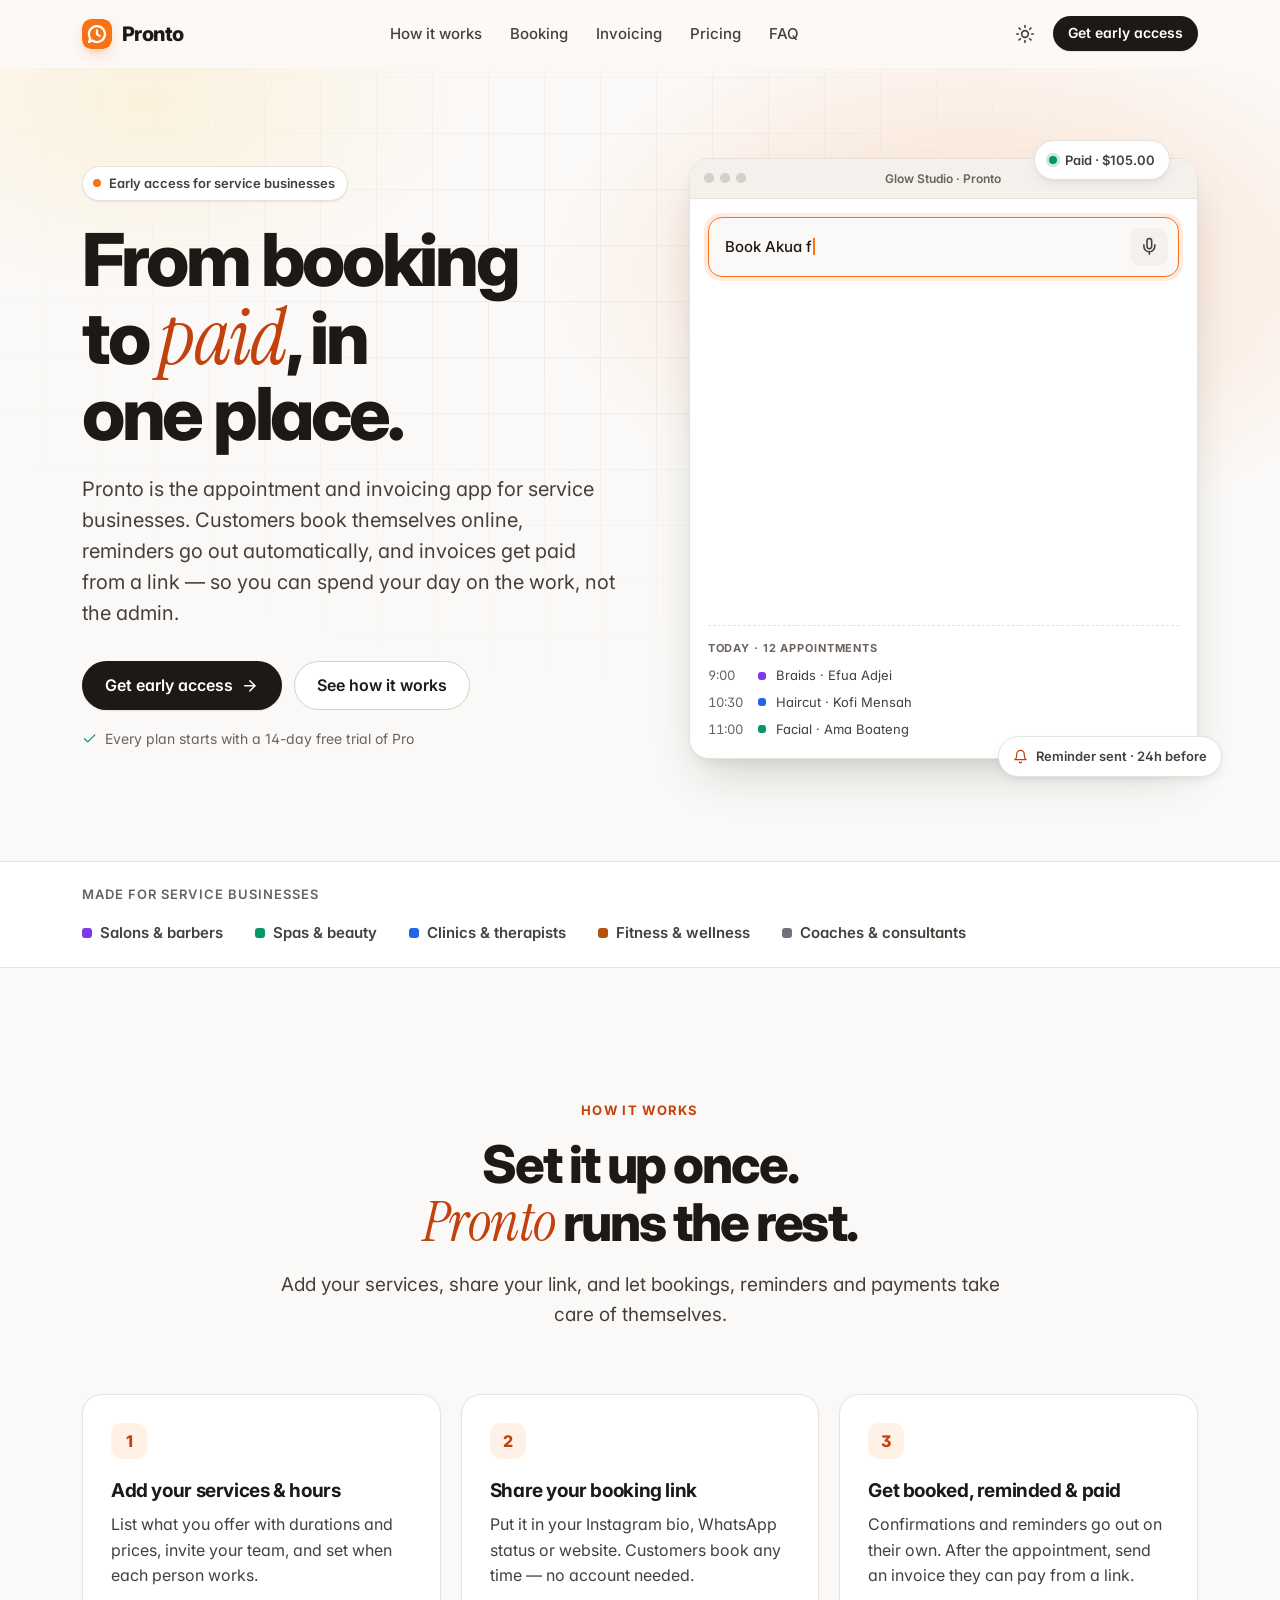
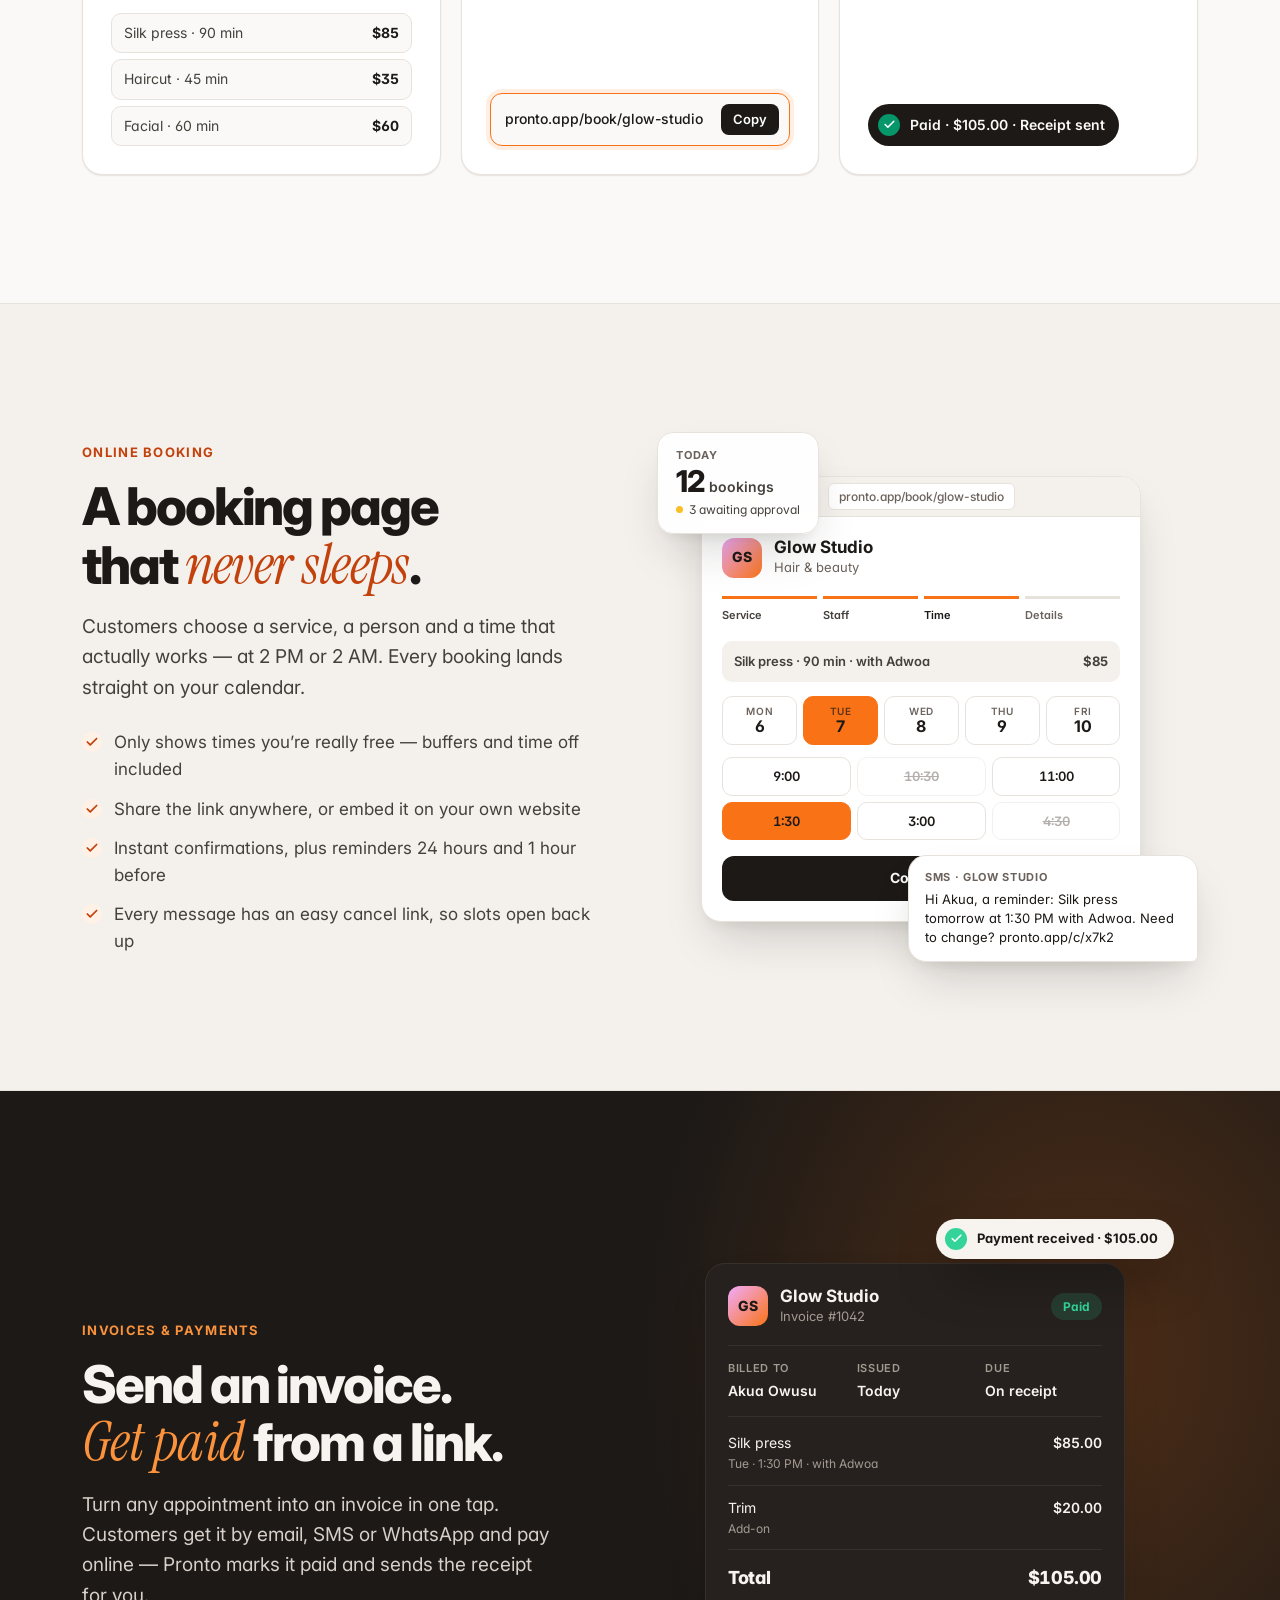
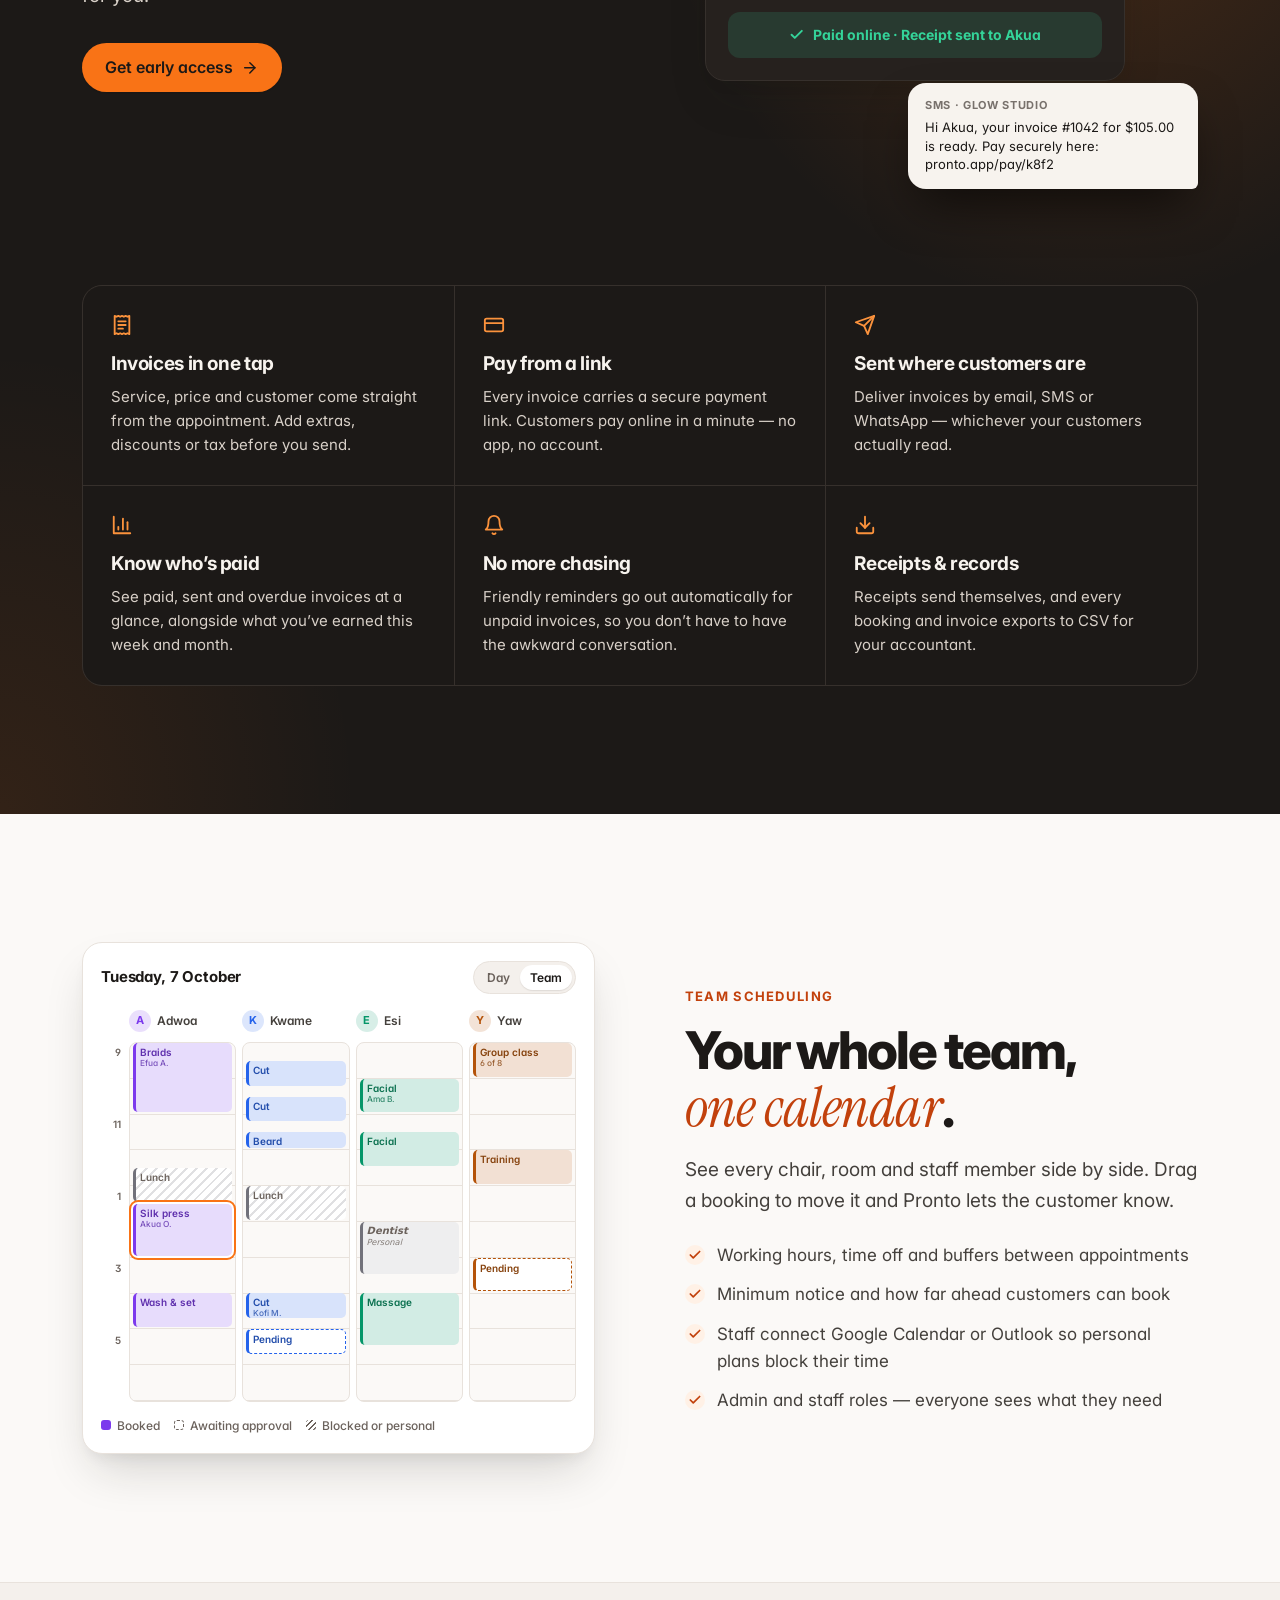
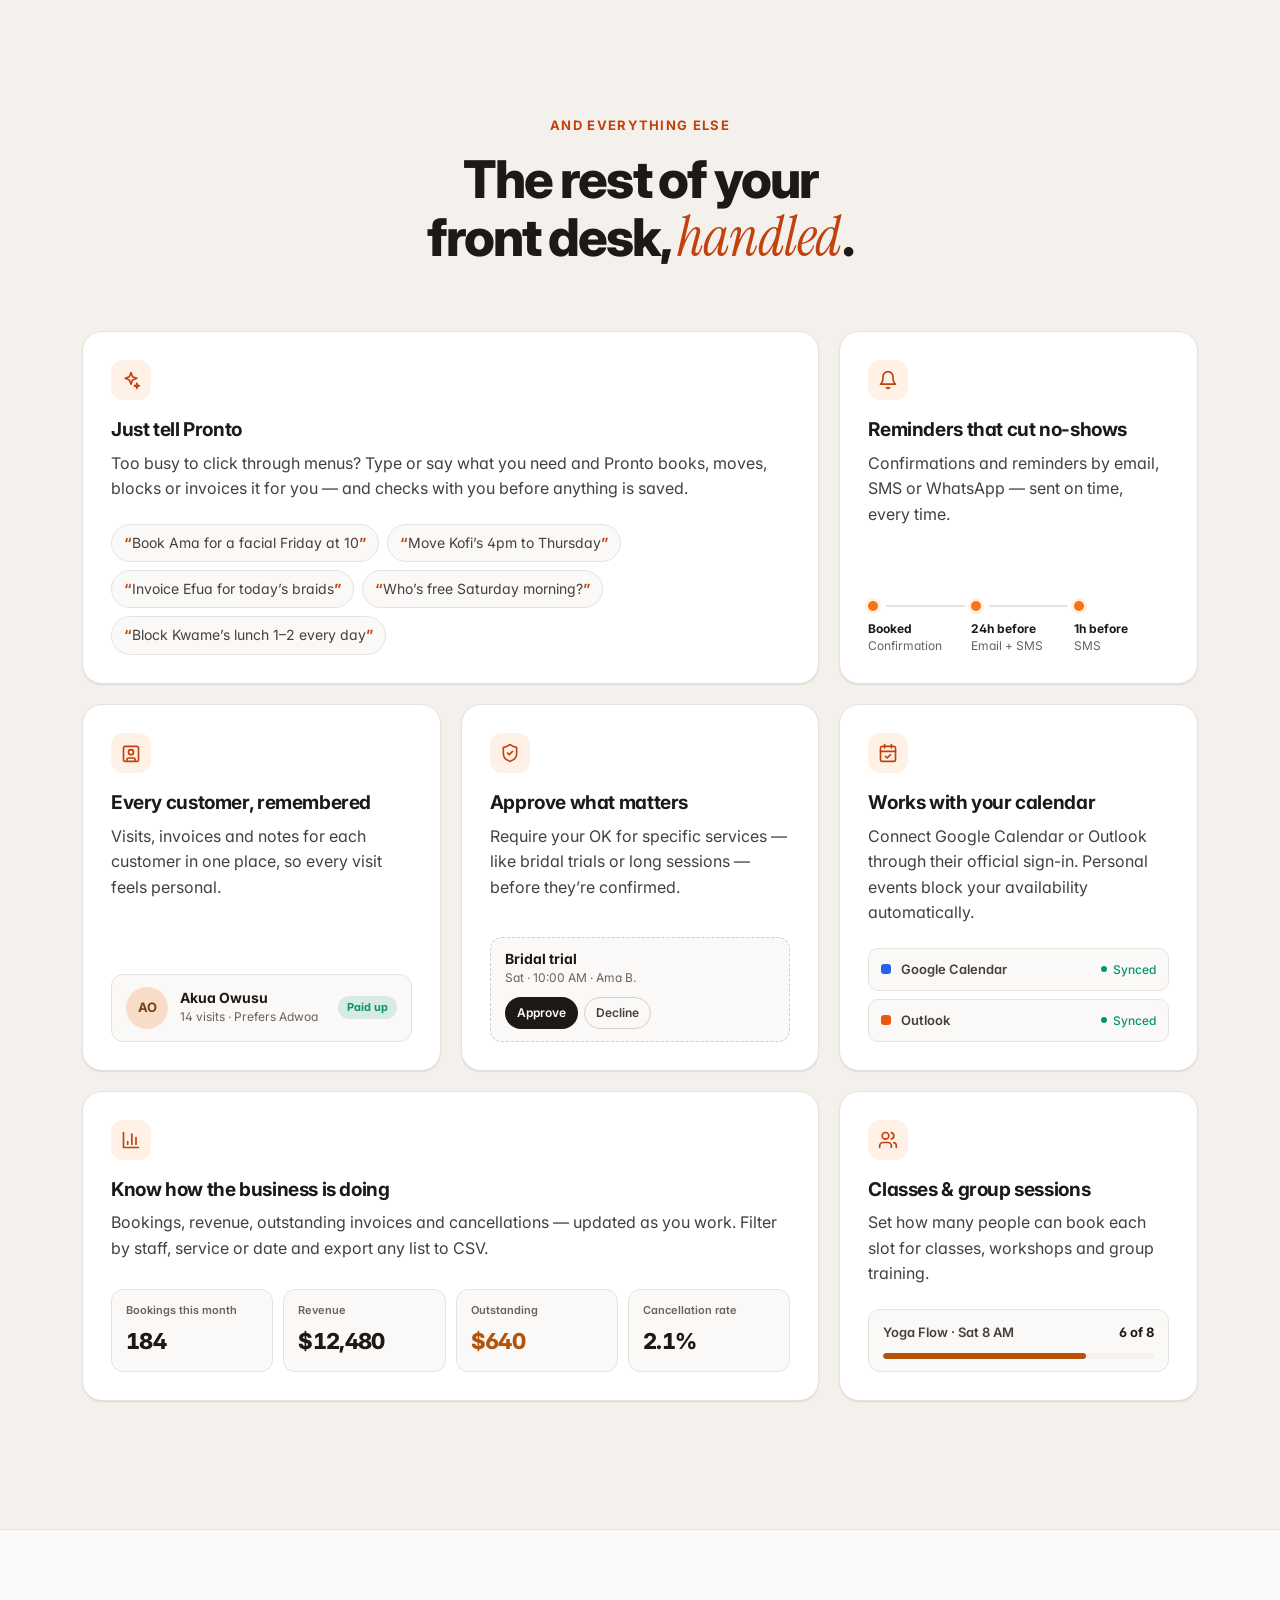
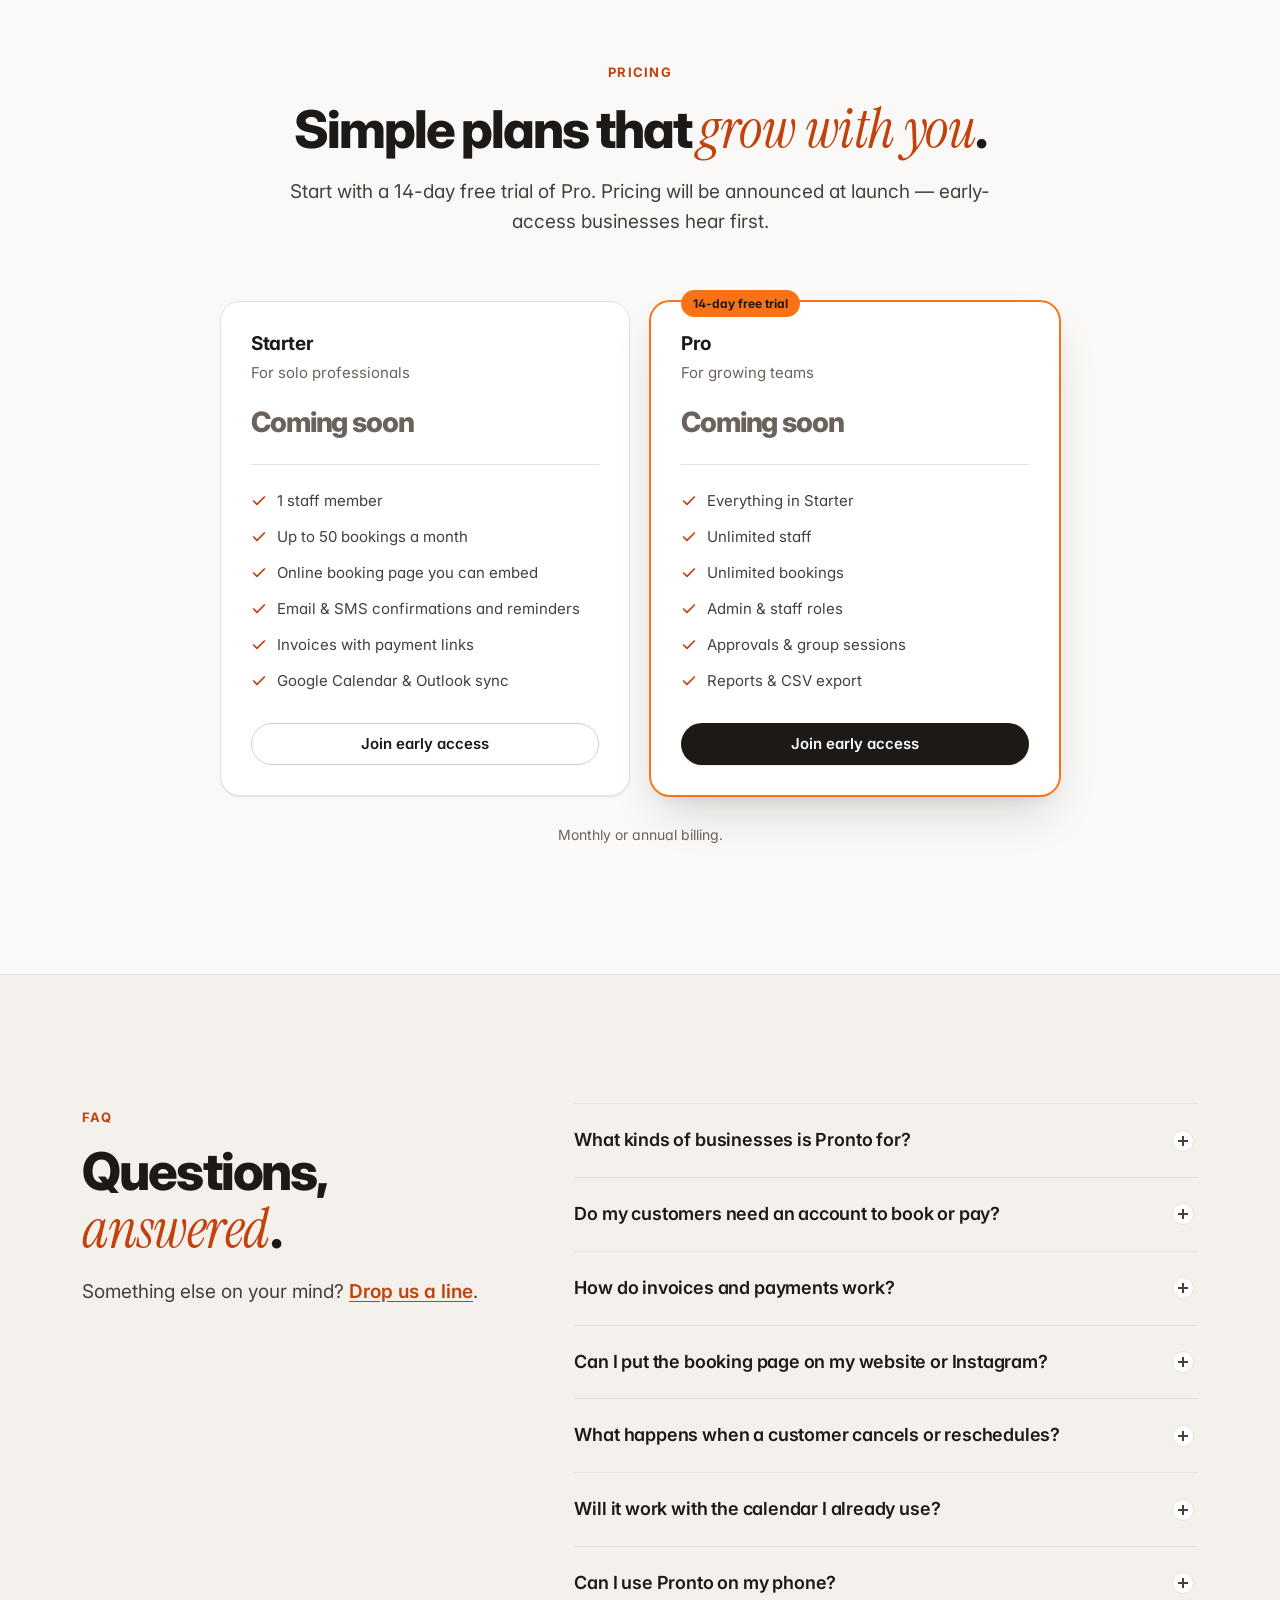
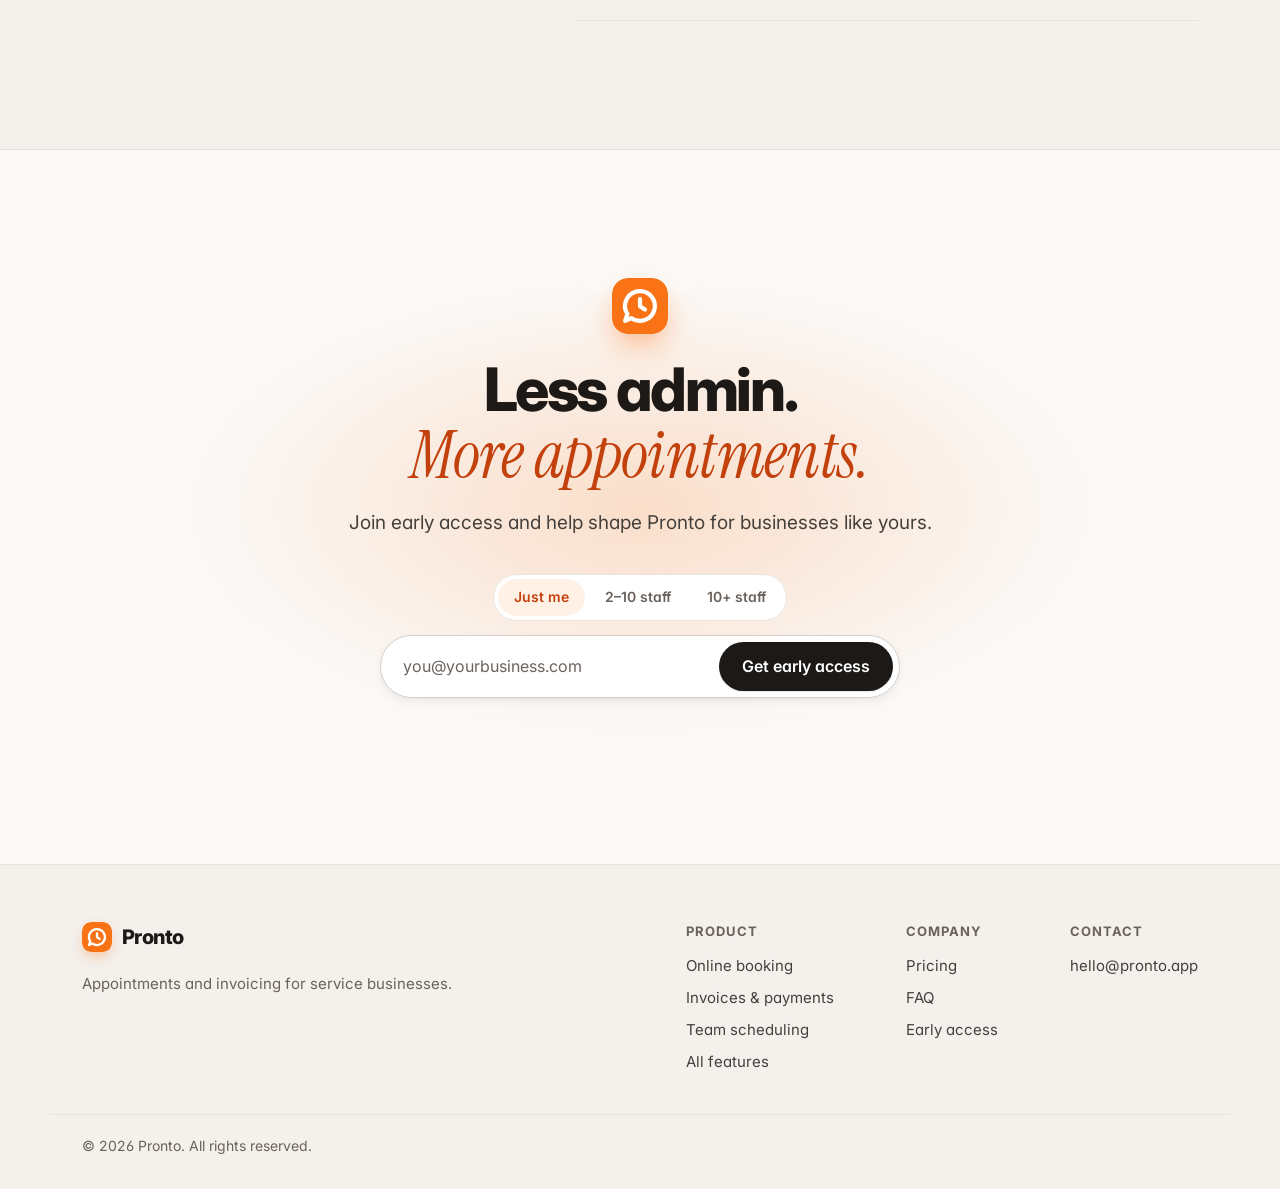
==== commit 286ffb78: "Reposition site around service businesses Pronto is now presented as an appointment and invoicing ap" ====
--- a/index.html
+++ b/index.html
@@ -3,15 +3,15 @@
 <head>
   <meta charset="utf-8" />
   <meta name="viewport" content="width=device-width, initial-scale=1" />
-  <title>Pronto — Your calendar, one conversation away</title>
-  <meta name="description" content="Pronto is an AI scheduling assistant. Type it, say it, or text it — Pronto turns plain language into calendar events across Google Calendar and Outlook, and keeps your whole day in one view." />
+  <title>Pronto — Appointments and invoicing for service businesses</title>
+  <meta name="description" content="Pronto is the appointment and invoicing app for service businesses. Customers book online, reminders go out automatically, and invoices get paid from a link." />
   <meta name="theme-color" content="#FBF9F7" media="(prefers-color-scheme: light)" />
   <meta name="theme-color" content="#151210" media="(prefers-color-scheme: dark)" />
 
   <meta property="og:type" content="website" />
   <meta property="og:site_name" content="Pronto" />
-  <meta property="og:title" content="Pronto — Your calendar, one conversation away" />
-  <meta property="og:description" content="Type it, say it, or text it. Pronto turns plain language into calendar events across Google Calendar and Outlook." />
+  <meta property="og:title" content="Pronto — From booking to paid, in one place" />
+  <meta property="og:description" content="Online booking, team scheduling, automatic reminders and invoices customers pay from a link. Built for service businesses." />
   <meta property="og:image" content="assets/og.png" />
   <meta name="twitter:card" content="summary_large_image" />
 
@@ -40,24 +40,28 @@
       <symbol id="i-check" viewBox="0 0 24 24"><path d="M20 6 9 17l-5-5"/></symbol>
       <symbol id="i-arrow" viewBox="0 0 24 24"><path d="M5 12h14"/><path d="m12 5 7 7-7 7"/></symbol>
       <symbol id="i-clock" viewBox="0 0 24 24"><circle cx="12" cy="12" r="10"/><path d="M12 6v6l4 2"/></symbol>
-      <symbol id="i-pin" viewBox="0 0 24 24"><path d="M20 10c0 6-8 12-8 12s-8-6-8-12a8 8 0 0 1 16 0Z"/><circle cx="12" cy="10" r="3"/></symbol>
       <symbol id="i-users" viewBox="0 0 24 24"><path d="M16 21v-2a4 4 0 0 0-4-4H6a4 4 0 0 0-4 4v2"/><circle cx="9" cy="7" r="4"/><path d="M22 21v-2a4 4 0 0 0-3-3.87"/><path d="M16 3.13a4 4 0 0 1 0 7.75"/></symbol>
-      <symbol id="i-repeat" viewBox="0 0 24 24"><path d="m17 2 4 4-4 4"/><path d="M3 11v-1a4 4 0 0 1 4-4h14"/><path d="m7 22-4-4 4-4"/><path d="M21 13v1a4 4 0 0 1-4 4H3"/></symbol>
+      <symbol id="i-user" viewBox="0 0 24 24"><path d="M19 21v-2a4 4 0 0 0-4-4H9a4 4 0 0 0-4 4v2"/><circle cx="12" cy="7" r="4"/></symbol>
       <symbol id="i-calendar" viewBox="0 0 24 24"><rect width="18" height="18" x="3" y="4" rx="2"/><path d="M16 2v4M8 2v4M3 10h18"/></symbol>
+      <symbol id="i-calendar-check" viewBox="0 0 24 24"><rect width="18" height="18" x="3" y="4" rx="2"/><path d="M16 2v4M8 2v4M3 10h18"/><path d="m9 16 2 2 4-4"/></symbol>
       <symbol id="i-spark" viewBox="0 0 24 24"><path d="M12 3l1.9 5.1L19 10l-5.1 1.9L12 17l-1.9-5.1L5 10l5.1-1.9Z"/><path d="M19 16l.8 2.2L22 19l-2.2.8L19 22l-.8-2.2L16 19l2.2-.8Z"/></symbol>
-      <symbol id="i-split" viewBox="0 0 24 24"><path d="M16 3h5v5"/><path d="M8 3H3v5"/><path d="M12 22v-8.3a4 4 0 0 0-1.17-2.83L3 3"/><path d="m15 9 6-6"/></symbol>
+      <symbol id="i-tag" viewBox="0 0 24 24"><path d="M12.59 2.59A2 2 0 0 0 11.17 2H4a2 2 0 0 0-2 2v7.17a2 2 0 0 0 .59 1.42l8.7 8.7a2.43 2.43 0 0 0 3.42 0l6.58-6.58a2.43 2.43 0 0 0 0-3.42Z"/><circle cx="7.5" cy="7.5" r="1"/></symbol>
+      <symbol id="i-receipt" viewBox="0 0 24 24"><path d="M4 2v20l2-1 2 1 2-1 2 1 2-1 2 1 2-1 2 1V2l-2 1-2-1-2 1-2-1-2 1-2-1-2 1Z"/><path d="M8 8h8M8 12h8M8 16h5"/></symbol>
+      <symbol id="i-card" viewBox="0 0 24 24"><rect width="20" height="14" x="2" y="5" rx="2"/><path d="M2 10h20"/></symbol>
+      <symbol id="i-send" viewBox="0 0 24 24"><path d="m22 2-7 20-4-9-9-4Z"/><path d="M22 2 11 13"/></symbol>
+      <symbol id="i-chart" viewBox="0 0 24 24"><path d="M3 3v18h18"/><path d="M18 17V9"/><path d="M13 17V5"/><path d="M8 17v-3"/></symbol>
+      <symbol id="i-swap" viewBox="0 0 24 24"><path d="m17 2 4 4-4 4"/><path d="M3 11v-1a4 4 0 0 1 4-4h14"/><path d="m7 22-4-4 4-4"/><path d="M21 13v1a4 4 0 0 1-4 4H3"/></symbol>
       <symbol id="i-alert" viewBox="0 0 24 24"><path d="m21.73 18-8-14a2 2 0 0 0-3.48 0l-8 14A2 2 0 0 0 4 21h16a2 2 0 0 0 1.73-3Z"/><path d="M12 9v4"/><path d="M12 17h.01"/></symbol>
-      <symbol id="i-contact" viewBox="0 0 24 24"><rect width="18" height="18" x="3" y="4" rx="2"/><circle cx="12" cy="11" r="3"/><path d="M7 21v-1a2 2 0 0 1 2-2h6a2 2 0 0 1 2 2v1"/></symbol>
       <symbol id="i-sun" viewBox="0 0 24 24"><circle cx="12" cy="12" r="4"/><path d="M12 2v2M12 20v2M4.93 4.93l1.41 1.41M17.66 17.66l1.41 1.41M2 12h2M20 12h2M6.34 17.66l-1.41 1.41M19.07 4.93l-1.41 1.41"/></symbol>
       <symbol id="i-moon" viewBox="0 0 24 24"><path d="M12 3a6 6 0 0 0 9 9 9 9 0 1 1-9-9Z"/></symbol>
       <symbol id="i-menu" viewBox="0 0 24 24"><path d="M4 7h16M4 12h16M4 17h16"/></symbol>
       <symbol id="i-x" viewBox="0 0 24 24"><path d="M18 6 6 18M6 6l12 12"/></symbol>
       <symbol id="i-bell" viewBox="0 0 24 24"><path d="M6 8a6 6 0 0 1 12 0c0 7 3 9 3 9H3s3-2 3-9"/><path d="M10.3 21a1.94 1.94 0 0 0 3.4 0"/></symbol>
-      <symbol id="i-chat" viewBox="0 0 24 24"><path d="M7.9 20A9 9 0 1 0 4 16.1L2 22Z"/></symbol>
       <symbol id="i-link" viewBox="0 0 24 24"><path d="M10 13a5 5 0 0 0 7.54.54l3-3a5 5 0 0 0-7.07-7.07l-1.72 1.71"/><path d="M14 11a5 5 0 0 0-7.54-.54l-3 3a5 5 0 0 0 7.07 7.07l1.71-1.71"/></symbol>
       <symbol id="i-shield" viewBox="0 0 24 24"><path d="M20 13c0 5-3.5 7.5-7.66 8.95a1 1 0 0 1-.67-.01C7.5 20.5 4 18 4 13V6a1 1 0 0 1 1-1c2 0 4.5-1.2 6.24-2.72a1.17 1.17 0 0 1 1.52 0C14.51 3.81 17 5 19 5a1 1 0 0 1 1 1Z"/><path d="m9 12 2 2 4-4"/></symbol>
       <symbol id="i-download" viewBox="0 0 24 24"><path d="M21 15v4a2 2 0 0 1-2 2H5a2 2 0 0 1-2-2v-4"/><path d="m7 10 5 5 5-5"/><path d="M12 15V3"/></symbol>
       <symbol id="i-sliders" viewBox="0 0 24 24"><path d="M4 21v-7M4 10V3M12 21v-9M12 8V3M20 21v-5M20 12V3M1 14h6M9 8h6M17 16h6"/></symbol>
+      <symbol id="i-contact" viewBox="0 0 24 24"><rect width="18" height="18" x="3" y="4" rx="2"/><circle cx="12" cy="11" r="3"/><path d="M7 21v-1a2 2 0 0 1 2-2h6a2 2 0 0 1 2 2v1"/></symbol>
       <symbol id="i-logo" viewBox="0 0 32 32"><rect width="32" height="32" rx="9" fill="#F97316" stroke="none"/><path d="M16 7.5a8.5 8.5 0 1 1-4.9 15.45L7.5 24.5l1.3-3.9A8.5 8.5 0 0 1 16 7.5Z" fill="none" stroke="#fff" stroke-width="2.4" stroke-linejoin="round"/><path d="M16 12v4.2l2.8 1.8" fill="none" stroke="#fff" stroke-width="2.4" stroke-linecap="round" stroke-linejoin="round"/></symbol>
     </defs>
   </svg>
@@ -75,8 +79,8 @@
       <nav class="nav" aria-label="Primary">
         <ul class="nav-links" id="nav-links" data-nav>
           <li><a href="#how">How it works</a></li>
-          <li><a href="#features">Features</a></li>
-          <li><a href="#business">For business</a></li>
+          <li><a href="#booking">Booking</a></li>
+          <li><a href="#invoicing">Invoicing</a></li>
           <li><a href="#pricing">Pricing</a></li>
           <li><a href="#faq">FAQ</a></li>
           <li class="nav-cta-mobile"><a class="btn btn-primary" href="#get-started">Get early access</a></li>
@@ -103,101 +107,104 @@
       <div class="hero-bg" aria-hidden="true"></div>
       <div class="container hero-inner">
         <div class="hero-copy">
-          <p class="eyebrow-pill"><span class="live-dot" aria-hidden="true"></span> Now in early access</p>
-          <h1 class="hero-title">Your calendar, <em>one conversation</em> away.</h1>
+          <p class="eyebrow-pill"><span class="live-dot" aria-hidden="true"></span> Early access for service businesses</p>
+          <h1 class="hero-title">From booking to <em>paid</em>, in one place.</h1>
           <p class="hero-lede">
-            Type it, say it, or text it. Pronto turns plain language into real calendar events across
-            Google Calendar and Outlook — and keeps your whole day in one view.
+            Pronto is the appointment and invoicing app for service businesses. Customers book themselves online,
+            reminders go out automatically, and invoices get paid from a link — so you can spend your day on the
+            work, not the admin.
           </p>
           <div class="hero-ctas">
             <a class="btn btn-primary btn-lg" href="#get-started">Get early access <svg class="i" aria-hidden="true"><use href="#i-arrow"/></svg></a>
             <a class="btn btn-ghost btn-lg" href="#how">See how it works</a>
           </div>
-          <p class="hero-note"><svg class="i" aria-hidden="true"><use href="#i-check"/></svg> Free for personal use during early access</p>
+          <p class="hero-note"><svg class="i" aria-hidden="true"><use href="#i-check"/></svg> Every plan starts with a 14-day free trial of Pro</p>
         </div>
 
         <div class="hero-demo">
           <p class="sr-only">
-            Animated example: typing “Lunch with Kofi tomorrow at 1pm at Buka” produces a preview card with the
-            title, time, place, attendee, target calendar and a confidence score. Confirming adds it to Google Calendar.
+            Animated example of Pronto’s assistant: typing “Book Akua for a silk press Tuesday at 1:30 with Adwoa”
+            creates a booking preview. Other examples send an invoice with a payment link and reschedule an appointment.
           </p>
           <div class="demo" aria-hidden="true" data-demo>
             <div class="demo-window">
               <div class="demo-chrome">
                 <span class="demo-dots"><i></i><i></i><i></i></span>
-                <span class="demo-title">Today · Pronto</span>
+                <span class="demo-title">Glow Studio · Pronto</span>
                 <span class="demo-chrome-spacer"></span>
               </div>
               <div class="demo-body">
                 <div class="demo-input" data-demo-input>
                   <div class="demo-field">
-                    <span class="demo-placeholder">Schedule something…</span>
+                    <span class="demo-placeholder">Book, reschedule or invoice…</span>
                     <span class="demo-typed" data-demo-typed></span><span class="demo-caret"></span>
                     <span class="demo-wave"><i></i><i></i><i></i><i></i><i></i><i></i><i></i></span>
                   </div>
-                  <span class="demo-mic"><svg class="i" aria-hidden="true"><use href="#i-mic"/></svg></span>
+                  <span class="demo-mic"><svg class="i"><use href="#i-mic"/></svg></span>
                 </div>
 
                 <div class="demo-stage">
                   <div class="demo-parsing" data-demo-parsing>
-                    <span class="spark"><svg class="i"><use href="#i-spark"/></svg></span> Understanding…
+                    <span class="spark"><svg class="i"><use href="#i-spark"/></svg></span> Working on it…
                   </div>
 
                   <article class="intent" data-demo-card>
                     <header class="intent-head">
-                      <h3 class="intent-title" data-f="title">Lunch with Kofi</h3>
-                      <span class="cal-pill" data-f="cal" data-cal="google">Personal · Google</span>
+                      <div class="intent-heading">
+                        <p class="intent-kind" data-f="kind">New booking</p>
+                        <h3 class="intent-title" data-f="title">Silk press · Akua Owusu</h3>
+                      </div>
+                      <span class="cal-pill" data-f="pill" data-tone="violet">with Adwoa</span>
                     </header>
-                    <ul class="intent-meta">
-                      <li data-row="when"><svg class="i"><use href="#i-clock"/></svg><span data-f="when">Tomorrow · 1:00 – 2:00 PM</span></li>
-                      <li data-row="where"><svg class="i"><use href="#i-pin"/></svg><span data-f="where">Buka Restaurant</span></li>
-                      <li data-row="who"><svg class="i"><use href="#i-users"/></svg><span data-f="who">Kofi Mensah</span></li>
-                      <li data-row="repeat" hidden><svg class="i"><use href="#i-repeat"/></svg><span data-f="repeat"></span></li>
+                    <ul class="intent-meta" data-f="rows">
+                      <li><svg class="i"><use href="#i-clock"/></svg><span>Tue · 1:30 – 3:00 PM</span></li>
+                      <li><svg class="i"><use href="#i-tag"/></svg><span>Silk press · 90 min</span><b>$85.00</b></li>
+                      <li><svg class="i"><use href="#i-user"/></svg><span>Akua Owusu · returning customer</span></li>
                     </ul>
                     <div class="intent-conf">
                       <span class="conf-label">Confidence</span>
-                      <span class="conf-bar"><i data-f="bar" style="width:96%"></i></span>
-                      <b data-f="conf">96%</b>
+                      <span class="conf-bar"><i data-f="bar" style="width:95%"></i></span>
+                      <b data-f="conf">95%</b>
                     </div>
                     <div class="intent-actions">
                       <span class="d-btn d-btn-ghost">Edit</span>
-                      <span class="d-btn d-btn-primary" data-demo-confirm><svg class="i"><use href="#i-check"/></svg> Confirm</span>
+                      <span class="d-btn d-btn-primary" data-demo-confirm><svg class="i"><use href="#i-check"/></svg> <span data-f="action">Confirm booking</span></span>
                     </div>
                   </article>
 
                   <div class="demo-toast" data-demo-toast>
                     <span class="toast-icon"><svg class="i"><use href="#i-check"/></svg></span>
-                    <span data-f="toast">Added to Google Calendar · No conflicts</span>
+                    <span data-f="toast">Booked · Confirmation sent to Akua</span>
                   </div>
                 </div>
 
                 <div class="demo-today">
-                  <p class="demo-today-label">Up next</p>
+                  <p class="demo-today-label">Today · 12 appointments</p>
                   <ul>
-                    <li><time>9:30</time><span class="ev-dot" data-cal="microsoft"></span>Team standup</li>
-                    <li><time>11:00</time><span class="ev-dot" data-cal="microsoft"></span>Design review</li>
-                    <li><time>4:00</time><span class="ev-dot" data-cal="google"></span>Pick up Nana from school</li>
+                    <li><time>9:00</time><span class="ev-dot" data-tone="violet"></span>Braids · Efua Adjei</li>
+                    <li><time>10:30</time><span class="ev-dot" data-tone="blue"></span>Haircut · Kofi Mensah</li>
+                    <li><time>11:00</time><span class="ev-dot" data-tone="green"></span>Facial · Ama Boateng</li>
                   </ul>
                 </div>
               </div>
             </div>
-            <div class="demo-float demo-float-a"><svg class="i"><use href="#i-mic"/></svg> Hold to speak</div>
-            <div class="demo-float demo-float-b"><svg class="i"><use href="#i-shield"/></svg> Checked for conflicts</div>
-          </div>
-        </div>
-      </div>
-    </section>
-
-    <!-- ============ Works with ============ -->
-    <section class="works-with" aria-label="Integrations">
+            <div class="demo-float demo-float-a"><span class="float-dot"></span> Paid · $105.00</div>
+            <div class="demo-float demo-float-b"><svg class="i"><use href="#i-bell"/></svg> Reminder sent · 24h before</div>
+          </div>
+        </div>
+      </div>
+    </section>
+
+    <!-- ============ Built for ============ -->
+    <section class="works-with" aria-label="Who Pronto is for">
       <div class="container works-inner">
-        <p class="works-label">Works with the tools you already use</p>
+        <p class="works-label">Made for service businesses</p>
         <ul class="works-list">
-          <li><span class="ww-dot" data-cal="google"></span>Google Calendar</li>
-          <li><span class="ww-dot" data-cal="microsoft"></span>Microsoft Outlook</li>
-          <li><span class="ww-dot" data-cal="apple"></span>Apple Calendar <span class="soon">Soon</span></li>
-          <li><span class="ww-dot ww-wa"></span>WhatsApp <span class="soon">Soon</span></li>
-          <li><span class="ww-dot ww-tg"></span>Telegram <span class="soon">Soon</span></li>
+          <li><span class="ww-dot" data-tone="violet"></span>Salons &amp; barbers</li>
+          <li><span class="ww-dot" data-tone="green"></span>Spas &amp; beauty</li>
+          <li><span class="ww-dot" data-tone="blue"></span>Clinics &amp; therapists</li>
+          <li><span class="ww-dot" data-tone="amber"></span>Fitness &amp; wellness</li>
+          <li><span class="ww-dot" data-tone="slate"></span>Coaches &amp; consultants</li>
         </ul>
       </div>
     </section>
@@ -207,251 +214,60 @@
       <div class="container">
         <div class="section-head reveal">
           <p class="eyebrow">How it works</p>
-          <h2>Say what you mean. <em>Pronto</em> handles the rest.</h2>
-          <p class="section-lede">No forms, no dropdowns, no hunting for the right calendar. Just tell Pronto what you need, the way you’d tell a person.</p>
+          <h2>Set it up once. <em>Pronto</em> runs the rest.</h2>
+          <p class="section-lede">Add your services, share your link, and let bookings, reminders and payments take care of themselves.</p>
         </div>
 
         <ol class="steps">
           <li class="step reveal">
             <span class="step-num">1</span>
-            <h3>Say it your way</h3>
-            <p>Type “coffee with Ama next Tuesday at 10” — or hold the mic and just say it. Space bar works too.</p>
+            <h3>Add your services &amp; hours</h3>
+            <p>List what you offer with durations and prices, invite your team, and set when each person works.</p>
             <div class="step-visual">
-              <div class="mini-input"><span>coffee with Ama next Tuesday at 10</span><span class="mini-mic"><svg class="i" aria-hidden="true"><use href="#i-mic"/></svg></span></div>
+              <ul class="mini-list">
+                <li><span>Silk press · 90 min</span><b>$85</b></li>
+                <li><span>Haircut · 45 min</span><b>$35</b></li>
+                <li><span>Facial · 60 min</span><b>$60</b></li>
+              </ul>
             </div>
           </li>
           <li class="step reveal">
             <span class="step-num">2</span>
-            <h3>Pronto understands</h3>
-            <p>It pulls out the title, time, people, place and repeat rules — and tells you how sure it is.</p>
+            <h3>Share your booking link</h3>
+            <p>Put it in your Instagram bio, WhatsApp status or website. Customers book any time — no account needed.</p>
             <div class="step-visual">
-              <div class="mini-tags">
-                <span class="tag"><b>What</b> Coffee with Ama</span>
-                <span class="tag"><b>When</b> Tue · 10:00 AM</span>
-                <span class="tag"><b>Who</b> Ama Boateng</span>
-                <span class="tag tag-ok"><b>Sure</b> 94%</span>
-              </div>
+              <div class="mini-input"><span>pronto.app/book/glow-studio</span><span class="mini-copy">Copy</span></div>
             </div>
           </li>
           <li class="step reveal">
             <span class="step-num">3</span>
-            <h3>Confirm, and it’s done</h3>
-            <p>Pronto checks for clashes, picks the right calendar, and creates the event. Invites go out as usual.</p>
+            <h3>Get booked, reminded &amp; paid</h3>
+            <p>Confirmations and reminders go out on their own. After the appointment, send an invoice they can pay from a link.</p>
             <div class="step-visual">
-              <div class="mini-toast"><span class="toast-icon"><svg class="i" aria-hidden="true"><use href="#i-check"/></svg></span> Added to Outlook · Ama invited</div>
+              <div class="mini-toast"><span class="toast-icon"><svg class="i" aria-hidden="true"><use href="#i-check"/></svg></span> Paid · $105.00 · Receipt sent</div>
             </div>
           </li>
         </ol>
       </div>
     </section>
 
-    <!-- ============ Features ============ -->
-    <section class="section section-alt" id="features">
-      <div class="container">
-        <div class="section-head reveal">
-          <p class="eyebrow">Features</p>
-          <h2>Everything your calendar should have done <em>all along</em>.</h2>
-        </div>
-
-        <div class="bento">
-          <article class="card card-wide reveal">
-            <div class="card-icon"><svg class="i" aria-hidden="true"><use href="#i-spark"/></svg></div>
-            <h3>Natural language, for real</h3>
-            <p>Dates, times, durations, people, places, and “every other Thursday” — Pronto gets it. Anything it’s unsure about is flagged before a single event is saved.</p>
-            <ul class="chips" aria-label="Example requests">
-              <li>Dinner with Esi Friday 7pm at Kozo</li>
-              <li>Block 2 hours for deep work tomorrow morning</li>
-              <li>Standup every weekday at 9:30</li>
-              <li>Push my dentist appointment to next week</li>
-              <li>Cancel my 3pm call</li>
-            </ul>
-          </article>
-
-          <article class="card reveal">
-            <div class="card-icon"><svg class="i" aria-hidden="true"><use href="#i-mic"/></svg></div>
-            <h3>Hold to speak</h3>
-            <p>Talk instead of type. You’ll see the transcript before anything is scheduled, so you can fix a word first.</p>
-            <div class="voice-viz" aria-hidden="true">
-              <span class="vv-mic"><svg class="i"><use href="#i-mic"/></svg></span>
-              <span class="vv-bars"><i></i><i></i><i></i><i></i><i></i><i></i><i></i><i></i><i></i><i></i><i></i><i></i><i></i><i></i></span>
-            </div>
-          </article>
-
-          <article class="card card-tall reveal">
-            <div class="card-icon"><svg class="i" aria-hidden="true"><use href="#i-calendar"/></svg></div>
-            <h3>Every calendar, one view</h3>
-            <p>Work and personal, Google and Outlook — side by side, colour-coded, always in sync.</p>
-            <div class="week" aria-hidden="true">
-              <div class="week-head"><span>Mon</span><span>Tue</span><span>Wed</span><span>Thu</span><span>Fri</span></div>
-              <div class="week-grid">
-                <div class="week-col">
-                  <span class="ev" data-cal="microsoft" style="--s:1.5;--d:.5"></span>
-                  <span class="ev" data-cal="google" style="--s:5;--d:1">Lunch</span>
-                </div>
-                <div class="week-col">
-                  <span class="ev" data-cal="microsoft" style="--s:1.5;--d:.5"></span>
-                  <span class="ev" data-cal="microsoft" style="--s:3;--d:1.5">Review</span>
-                  <span class="ev" data-cal="apple" style="--s:8;--d:1">Dentist</span>
-                </div>
-                <div class="week-col">
-                  <span class="ev" data-cal="microsoft" style="--s:1.5;--d:.5"></span>
-                  <span class="ev" data-cal="microsoft" style="--s:6;--d:1">1:1</span>
-                </div>
-                <div class="week-col">
-                  <span class="ev" data-cal="microsoft" style="--s:1.5;--d:.5"></span>
-                  <span class="ev" data-cal="google" style="--s:4;--d:1">Yoga</span>
-                  <span class="ev ev-new" data-cal="google" style="--s:7.5;--d:1.5">Kids</span>
-                </div>
-                <div class="week-col">
-                  <span class="ev" data-cal="microsoft" style="--s:1.5;--d:.5"></span>
-                  <span class="ev" data-cal="microsoft" style="--s:7;--d:.5">Ama</span>
-                </div>
-              </div>
-              <div class="week-legend">
-                <span><i data-cal="google"></i>Google</span>
-                <span><i data-cal="microsoft"></i>Outlook</span>
-                <span><i data-cal="apple"></i>Apple</span>
-              </div>
-            </div>
-          </article>
-
-          <article class="card reveal">
-            <div class="card-icon"><svg class="i" aria-hidden="true"><use href="#i-split"/></svg></div>
-            <h3>The right calendar, automatically</h3>
-            <p>Set up Work and Personal profiles. Pronto routes each event by who’s invited — colleagues to Outlook, friends to Google.</p>
-            <div class="route" aria-hidden="true">
-              <div class="route-row"><span class="route-from">Anyone @northwind.co</span><svg class="i"><use href="#i-arrow"/></svg><span class="cal-pill" data-cal="microsoft">Work · Outlook</span></div>
-              <div class="route-row"><span class="route-from">Anyone @gmail.com</span><svg class="i"><use href="#i-arrow"/></svg><span class="cal-pill" data-cal="google">Personal · Google</span></div>
-            </div>
-          </article>
-
-          <article class="card reveal">
-            <div class="card-icon"><svg class="i" aria-hidden="true"><use href="#i-alert"/></svg></div>
-            <h3>Clashes caught early</h3>
-            <p>Before anything is booked, Pronto checks every connected calendar for overlaps and tells you what’s in the way.</p>
-            <div class="conflict" aria-hidden="true">
-              <svg class="i"><use href="#i-alert"/></svg>
-              <span><b>Heads up</b> — overlaps with <u>Design review</u>, 2:30–3:30 PM</span>
-            </div>
-          </article>
-
-          <article class="card reveal">
-            <div class="card-icon"><svg class="i" aria-hidden="true"><use href="#i-contact"/></svg></div>
-            <h3>All your contacts, one list</h3>
-            <p>Pronto merges contacts from Google and Microsoft, so “lunch with Kofi” knows exactly which Kofi you mean.</p>
-            <div class="contacts" aria-hidden="true">
-              <span class="avatar" style="--h:24">KM</span>
-              <span class="avatar" style="--h:210">AB</span>
-              <span class="avatar" style="--h:150">EA</span>
-              <span class="avatar" style="--h:280">NO</span>
-              <span class="avatar avatar-more">+248</span>
-            </div>
-          </article>
-
-          <article class="card reveal">
-            <div class="card-icon"><svg class="i" aria-hidden="true"><use href="#i-shield"/></svg></div>
-            <h3>Connected, and in your control</h3>
-            <p>Pronto uses Google’s and Microsoft’s official sign-in, so it never sees your password. Disconnect any time.</p>
-            <ul class="conns" aria-hidden="true">
-              <li><span class="ww-dot" data-cal="google"></span><span class="conn-name">Google Calendar</span><span class="conn-ok">Synced 2 min ago</span></li>
-              <li><span class="ww-dot" data-cal="microsoft"></span><span class="conn-name">Outlook</span><span class="conn-ok">Synced just now</span></li>
-            </ul>
-          </article>
-        </div>
-      </div>
-    </section>
-
-    <!-- ============ Spotlights ============ -->
-    <section class="section" id="everywhere">
+    <!-- ============ Booking ============ -->
+    <section class="section section-alt" id="booking">
       <div class="container">
         <div class="spotlight reveal">
           <div class="spotlight-copy">
-            <p class="eyebrow">Daily briefing <span class="soon">Soon</span></p>
-            <h2>Your day, before you’ve had <em>coffee</em>.</h2>
-            <p class="section-lede">Every morning, Pronto sends a short summary of what’s ahead: your events, the free windows between them, and any invites still waiting on you.</p>
+            <p class="eyebrow">Online booking</p>
+            <h2>A booking page that <em>never sleeps</em>.</h2>
+            <p class="section-lede">Customers choose a service, a person and a time that actually works — at 2 PM or 2 AM. Every booking lands straight on your calendar.</p>
             <ul class="ticks">
-              <li><svg class="i" aria-hidden="true"><use href="#i-check"/></svg>Arrives at 7:00 AM your time — or whenever you like</li>
-              <li><svg class="i" aria-hidden="true"><use href="#i-check"/></svg>By email or WhatsApp</li>
-              <li><svg class="i" aria-hidden="true"><use href="#i-check"/></svg>Stays quiet on days with nothing on</li>
+              <li><svg class="i" aria-hidden="true"><use href="#i-check"/></svg>Only shows times you’re really free — buffers and time off included</li>
+              <li><svg class="i" aria-hidden="true"><use href="#i-check"/></svg>Share the link anywhere, or embed it on your own website</li>
+              <li><svg class="i" aria-hidden="true"><use href="#i-check"/></svg>Instant confirmations, plus reminders 24 hours and 1 hour before</li>
+              <li><svg class="i" aria-hidden="true"><use href="#i-check"/></svg>Every message has an easy cancel link, so slots open back up</li>
             </ul>
           </div>
-          <div class="spotlight-visual">
-            <div class="mail" aria-hidden="true">
-              <div class="mail-top">
-                <svg class="brand-mark sm"><use href="#i-logo"/></svg>
-                <div>
-                  <p class="mail-from">Pronto <span>· 7:00 AM</span></p>
-                  <p class="mail-subject">Your day, Wednesday — 4 events</p>
-                </div>
-              </div>
-              <p class="mail-greet">Good morning, Efua ☀️</p>
-              <table class="mail-table">
-                <tbody>
-                  <tr><td>9:30</td><td>Team standup</td><td>Zoom</td></tr>
-                  <tr><td>11:00</td><td>Design review</td><td>Room 4B</td></tr>
-                  <tr><td>1:00</td><td>Lunch with Kofi</td><td>Buka</td></tr>
-                  <tr><td>4:00</td><td>Pick up Nana</td><td>School</td></tr>
-                </tbody>
-              </table>
-              <p class="mail-free"><svg class="i"><use href="#i-clock"/></svg>You’re free 2:00–4:00 PM</p>
-              <div class="mail-invite">
-                <span><b>1 invite</b> waiting · Q4 planning, Thu 10 AM</span>
-                <span class="mail-rsvp">RSVP</span>
-              </div>
-            </div>
-          </div>
-        </div>
-
-        <div class="spotlight spotlight-flip reveal">
-          <div class="spotlight-copy">
-            <p class="eyebrow">WhatsApp &amp; Telegram <span class="soon">Soon</span></p>
-            <h2>Schedule from the chats you <em>already</em> use.</h2>
-            <p class="section-lede">Message Pronto like you’d message a friend. Ask what’s on tomorrow, move a meeting, find a free hour — without opening another app.</p>
-            <ul class="ticks">
-              <li><svg class="i" aria-hidden="true"><use href="#i-check"/></svg>One-tap Confirm and Cancel buttons</li>
-              <li><svg class="i" aria-hidden="true"><use href="#i-check"/></svg>Asks a quick question when something’s unclear</li>
-              <li><svg class="i" aria-hidden="true"><use href="#i-check"/></svg>Reminders by email, SMS or WhatsApp</li>
-            </ul>
-          </div>
-          <div class="spotlight-visual">
-            <div class="chat" aria-hidden="true">
-              <div class="chat-head">
-                <svg class="brand-mark sm"><use href="#i-logo"/></svg>
-                <div><p class="chat-name">Pronto</p><p class="chat-status">online</p></div>
-              </div>
-              <div class="chat-body">
-                <p class="bubble out">What do I have tomorrow?</p>
-                <div class="bubble in">
-                  <b>Tomorrow, Thursday</b>
-                  <span>9:30 · Team standup</span>
-                  <span>1:00 · Lunch with Kofi</span>
-                  <span>4:00 · Dentist</span>
-                </div>
-                <p class="bubble out">Move the dentist to Friday, same time</p>
-                <div class="bubble in">
-                  <b>Dentist → Fri, 4:00–4:45 PM</b>
-                  <span>No conflicts. Shall I move it?</span>
-                  <span class="chat-btns"><span>Confirm</span><span>Cancel</span></span>
-                </div>
-              </div>
-            </div>
-          </div>
-        </div>
-      </div>
-    </section>
-
-    <!-- ============ Business ============ -->
-    <section class="section band-dark" id="business">
-      <div class="container">
-        <div class="biz-grid">
-          <div class="biz-copy reveal">
-            <p class="eyebrow">Pronto for Business <span class="soon">Soon</span></p>
-            <h2>Bookings that <em>run themselves</em>.</h2>
-            <p class="section-lede">For salons, clinics, consultants, coaches — anyone whose day is made of appointments. Share a booking page, set your hours once, and let Pronto handle confirmations, reminders and reschedules.</p>
-            <a class="btn btn-primary btn-lg" href="#get-started" data-interest="business">Join the business waitlist <svg class="i" aria-hidden="true"><use href="#i-arrow"/></svg></a>
-          </div>
-
-          <div class="biz-visual reveal" aria-hidden="true">
+
+          <div class="biz-visual" aria-hidden="true">
             <div class="booking">
               <div class="demo-chrome">
                 <span class="demo-dots"><i></i><i></i><i></i></span>
@@ -466,7 +282,7 @@
                 <ol class="booking-steps">
                   <li class="done">Service</li><li class="done">Staff</li><li class="active">Time</li><li>Details</li>
                 </ol>
-                <p class="booking-sel">Silk press · 90 min · with Adwoa</p>
+                <p class="booking-sel"><span>Silk press · 90 min · with Adwoa</span><b>$85</b></p>
                 <div class="booking-days">
                   <span><small>Mon</small>6</span>
                   <span class="on"><small>Tue</small>7</span>
@@ -492,39 +308,243 @@
             </div>
           </div>
         </div>
+      </div>
+    </section>
+
+    <!-- ============ Invoicing ============ -->
+    <section class="section band-dark" id="invoicing">
+      <div class="container">
+        <div class="biz-grid">
+          <div class="biz-copy reveal">
+            <p class="eyebrow">Invoices &amp; payments</p>
+            <h2>Send an invoice. <em>Get paid</em> from a link.</h2>
+            <p class="section-lede">Turn any appointment into an invoice in one tap. Customers get it by email, SMS or WhatsApp and pay online — Pronto marks it paid and sends the receipt for you.</p>
+            <a class="btn btn-primary btn-lg" href="#get-started">Get early access <svg class="i" aria-hidden="true"><use href="#i-arrow"/></svg></a>
+          </div>
+
+          <div class="biz-visual biz-visual-invoice reveal" aria-hidden="true">
+            <div class="invoice">
+              <div class="inv-head">
+                <div class="booking-biz">
+                  <span class="biz-logo">GS</span>
+                  <div><p class="biz-name">Glow Studio</p><p class="biz-sub">Invoice #1042</p></div>
+                </div>
+                <span class="inv-status" data-state="paid">Paid</span>
+              </div>
+              <div class="inv-meta">
+                <div><small>Billed to</small><p>Akua Owusu</p></div>
+                <div><small>Issued</small><p>Today</p></div>
+                <div><small>Due</small><p>On receipt</p></div>
+              </div>
+              <table class="inv-lines">
+                <tbody>
+                  <tr><td>Silk press<small>Tue · 1:30 PM · with Adwoa</small></td><td>$85.00</td></tr>
+                  <tr><td>Trim<small>Add-on</small></td><td>$20.00</td></tr>
+                  <tr class="inv-total"><td>Total</td><td>$105.00</td></tr>
+                </tbody>
+              </table>
+              <span class="inv-paid"><svg class="i"><use href="#i-check"/></svg> Paid online · Receipt sent to Akua</span>
+            </div>
+            <div class="sms">
+              <p class="sms-from">SMS · Glow Studio</p>
+              <p>Hi Akua, your invoice #1042 for $105.00 is ready. Pay securely here: pronto.app/pay/k8f2</p>
+            </div>
+            <div class="pay-toast"><span class="toast-icon"><svg class="i"><use href="#i-check"/></svg></span>Payment received · $105.00</div>
+          </div>
+        </div>
 
         <ul class="biz-features">
           <li class="reveal">
-            <svg class="i" aria-hidden="true"><use href="#i-link"/></svg>
-            <h3>A booking page in minutes</h3>
-            <p>Customers pick a service, a person and a time — no account needed. Share the link or embed it on your own site.</p>
+            <svg class="i" aria-hidden="true"><use href="#i-receipt"/></svg>
+            <h3>Invoices in one tap</h3>
+            <p>Service, price and customer come straight from the appointment. Add extras, discounts or tax before you send.</p>
           </li>
           <li class="reveal">
-            <svg class="i" aria-hidden="true"><use href="#i-sliders"/></svg>
-            <h3>Availability, your rules</h3>
-            <p>Working hours, holidays, buffers between appointments, minimum notice and how far ahead people can book.</p>
+            <svg class="i" aria-hidden="true"><use href="#i-card"/></svg>
+            <h3>Pay from a link</h3>
+            <p>Every invoice carries a secure payment link. Customers pay online in a minute — no app, no account.</p>
+          </li>
+          <li class="reveal">
+            <svg class="i" aria-hidden="true"><use href="#i-send"/></svg>
+            <h3>Sent where customers are</h3>
+            <p>Deliver invoices by email, SMS or WhatsApp — whichever your customers actually read.</p>
+          </li>
+          <li class="reveal">
+            <svg class="i" aria-hidden="true"><use href="#i-chart"/></svg>
+            <h3>Know who’s paid</h3>
+            <p>See paid, sent and overdue invoices at a glance, alongside what you’ve earned this week and month.</p>
           </li>
           <li class="reveal">
             <svg class="i" aria-hidden="true"><use href="#i-bell"/></svg>
-            <h3>Reminders that cut no-shows</h3>
-            <p>Automatic confirmations, plus reminders by email and SMS 24 hours and 1 hour before — each with an easy cancel link.</p>
-          </li>
-          <li class="reveal">
-            <svg class="i" aria-hidden="true"><use href="#i-users"/></svg>
-            <h3>Built for teams</h3>
-            <p>Invite staff, set admin and staff roles, and let people block personal time straight from their own calendars.</p>
-          </li>
-          <li class="reveal">
-            <svg class="i" aria-hidden="true"><use href="#i-shield"/></svg>
-            <h3>Approve what matters</h3>
-            <p>Require a manual OK for specific services before they’re confirmed. Everything else books itself.</p>
+            <h3>No more chasing</h3>
+            <p>Friendly reminders go out automatically for unpaid invoices, so you don’t have to have the awkward conversation.</p>
           </li>
           <li class="reveal">
             <svg class="i" aria-hidden="true"><use href="#i-download"/></svg>
-            <h3>Your data, exportable</h3>
-            <p>Filter bookings by date, staff, service or status — and export to CSV whenever you need it.</p>
+            <h3>Receipts &amp; records</h3>
+            <p>Receipts send themselves, and every booking and invoice exports to CSV for your accountant.</p>
           </li>
         </ul>
+      </div>
+    </section>
+
+    <!-- ============ Scheduling ============ -->
+    <section class="section" id="scheduling">
+      <div class="container">
+        <div class="spotlight spotlight-flip reveal">
+          <div class="spotlight-copy">
+            <p class="eyebrow">Team scheduling</p>
+            <h2>Your whole team, <em>one calendar</em>.</h2>
+            <p class="section-lede">See every chair, room and staff member side by side. Drag a booking to move it and Pronto lets the customer know.</p>
+            <ul class="ticks">
+              <li><svg class="i" aria-hidden="true"><use href="#i-check"/></svg>Working hours, time off and buffers between appointments</li>
+              <li><svg class="i" aria-hidden="true"><use href="#i-check"/></svg>Minimum notice and how far ahead customers can book</li>
+              <li><svg class="i" aria-hidden="true"><use href="#i-check"/></svg>Staff connect Google Calendar or Outlook so personal plans block their time</li>
+              <li><svg class="i" aria-hidden="true"><use href="#i-check"/></svg>Admin and staff roles — everyone sees what they need</li>
+            </ul>
+          </div>
+
+          <div class="spotlight-visual">
+            <div class="team" aria-hidden="true">
+              <div class="team-top">
+                <p class="team-day">Tuesday, 7 October</p>
+                <span class="team-view"><span>Day</span><span class="on">Team</span></span>
+              </div>
+              <div class="team-head">
+                <span></span>
+                <span><i class="av" data-tone="violet">A</i>Adwoa</span>
+                <span><i class="av" data-tone="blue">K</i>Kwame</span>
+                <span><i class="av" data-tone="green">E</i>Esi</span>
+                <span><i class="av" data-tone="amber">Y</i>Yaw</span>
+              </div>
+              <div class="team-grid">
+                <div class="team-times"><span style="--s:0">9</span><span style="--s:2">11</span><span style="--s:4">1</span><span style="--s:6">3</span><span style="--s:8">5</span></div>
+                <div class="week-col">
+                  <span class="ev" data-tone="violet" style="--s:0;--d:2">Braids<small>Efua A.</small></span>
+                  <span class="ev ev-blocked" style="--s:3.5;--d:1">Lunch</span>
+                  <span class="ev ev-new" data-tone="violet" style="--s:4.5;--d:1.5">Silk press<small>Akua O.</small></span>
+                  <span class="ev" data-tone="violet" style="--s:7;--d:1">Wash &amp; set</span>
+                </div>
+                <div class="week-col">
+                  <span class="ev" data-tone="blue" style="--s:0.5;--d:.75">Cut</span>
+                  <span class="ev" data-tone="blue" style="--s:1.5;--d:.75">Cut</span>
+                  <span class="ev" data-tone="blue" style="--s:2.5;--d:.5">Beard</span>
+                  <span class="ev ev-blocked" style="--s:4;--d:1">Lunch</span>
+                  <span class="ev" data-tone="blue" style="--s:7;--d:.75">Cut<small>Kofi M.</small></span>
+                  <span class="ev ev-pending" data-tone="blue" style="--s:8;--d:.75">Pending</span>
+                </div>
+                <div class="week-col">
+                  <span class="ev" data-tone="green" style="--s:1;--d:1">Facial<small>Ama B.</small></span>
+                  <span class="ev" data-tone="green" style="--s:2.5;--d:1">Facial</span>
+                  <span class="ev ev-personal" style="--s:5;--d:1.5">Dentist<small>Personal</small></span>
+                  <span class="ev" data-tone="green" style="--s:7;--d:1.5">Massage</span>
+                </div>
+                <div class="week-col">
+                  <span class="ev" data-tone="amber" style="--s:0;--d:1">Group class<small>6 of 8</small></span>
+                  <span class="ev" data-tone="amber" style="--s:3;--d:1">Training</span>
+                  <span class="ev ev-pending" data-tone="amber" style="--s:6;--d:1">Pending</span>
+                </div>
+              </div>
+              <div class="week-legend">
+                <span><i class="lg-booked"></i>Booked</span>
+                <span><i class="lg-pending"></i>Awaiting approval</span>
+                <span><i class="lg-blocked"></i>Blocked or personal</span>
+              </div>
+            </div>
+          </div>
+        </div>
+      </div>
+    </section>
+
+    <!-- ============ Features ============ -->
+    <section class="section section-alt" id="features">
+      <div class="container">
+        <div class="section-head reveal">
+          <p class="eyebrow">And everything else</p>
+          <h2>The rest of your front desk, <em>handled</em>.</h2>
+        </div>
+
+        <div class="bento">
+          <article class="card card-wide reveal">
+            <div class="card-icon"><svg class="i" aria-hidden="true"><use href="#i-spark"/></svg></div>
+            <h3>Just tell Pronto</h3>
+            <p>Too busy to click through menus? Type or say what you need and Pronto books, moves, blocks or invoices it for you — and checks with you before anything is saved.</p>
+            <ul class="chips" aria-label="Example requests">
+              <li>Book Ama for a facial Friday at 10</li>
+              <li>Move Kofi’s 4pm to Thursday</li>
+              <li>Invoice Efua for today’s braids</li>
+              <li>Who’s free Saturday morning?</li>
+              <li>Block Kwame’s lunch 1–2 every day</li>
+            </ul>
+          </article>
+
+          <article class="card reveal">
+            <div class="card-icon"><svg class="i" aria-hidden="true"><use href="#i-bell"/></svg></div>
+            <h3>Reminders that cut no-shows</h3>
+            <p>Confirmations and reminders by email, SMS or WhatsApp — sent on time, every time.</p>
+            <ol class="timeline" aria-hidden="true">
+              <li><b>Booked</b><span>Confirmation</span></li>
+              <li><b>24h before</b><span>Email + SMS</span></li>
+              <li><b>1h before</b><span>SMS</span></li>
+            </ol>
+          </article>
+
+          <article class="card reveal">
+            <div class="card-icon"><svg class="i" aria-hidden="true"><use href="#i-contact"/></svg></div>
+            <h3>Every customer, remembered</h3>
+            <p>Visits, invoices and notes for each customer in one place, so every visit feels personal.</p>
+            <div class="profile" aria-hidden="true">
+              <span class="avatar" style="--h:24">AO</span>
+              <div>
+                <p class="profile-name">Akua Owusu</p>
+                <p class="profile-sub">14 visits · Prefers Adwoa</p>
+              </div>
+              <span class="profile-ok">Paid up</span>
+            </div>
+          </article>
+
+          <article class="card reveal">
+            <div class="card-icon"><svg class="i" aria-hidden="true"><use href="#i-shield"/></svg></div>
+            <h3>Approve what matters</h3>
+            <p>Require your OK for specific services — like bridal trials or long sessions — before they’re confirmed.</p>
+            <div class="approve" aria-hidden="true">
+              <div><p class="approve-t">Bridal trial</p><p class="approve-s">Sat · 10:00 AM · Ama B.</p></div>
+              <span class="approve-btns"><span class="yes">Approve</span><span>Decline</span></span>
+            </div>
+          </article>
+
+          <article class="card reveal">
+            <div class="card-icon"><svg class="i" aria-hidden="true"><use href="#i-calendar-check"/></svg></div>
+            <h3>Works with your calendar</h3>
+            <p>Connect Google Calendar or Outlook through their official sign-in. Personal events block your availability automatically.</p>
+            <ul class="conns" aria-hidden="true">
+              <li><span class="ww-dot" data-cal="google"></span><span class="conn-name">Google Calendar</span><span class="conn-ok">Synced</span></li>
+              <li><span class="ww-dot" data-cal="microsoft"></span><span class="conn-name">Outlook</span><span class="conn-ok">Synced</span></li>
+            </ul>
+          </article>
+
+          <article class="card card-wide reveal">
+            <div class="card-icon"><svg class="i" aria-hidden="true"><use href="#i-chart"/></svg></div>
+            <h3>Know how the business is doing</h3>
+            <p>Bookings, revenue, outstanding invoices and cancellations — updated as you work. Filter by staff, service or date and export any list to CSV.</p>
+            <div class="stats" aria-hidden="true">
+              <div><small>Bookings this month</small><b>184</b></div>
+              <div><small>Revenue</small><b>$12,480</b></div>
+              <div><small>Outstanding</small><b class="warn">$640</b></div>
+              <div><small>Cancellation rate</small><b>2.1%</b></div>
+            </div>
+          </article>
+
+          <article class="card reveal">
+            <div class="card-icon"><svg class="i" aria-hidden="true"><use href="#i-users"/></svg></div>
+            <h3>Classes &amp; group sessions</h3>
+            <p>Set how many people can book each slot for classes, workshops and group training.</p>
+            <div class="capacity" aria-hidden="true">
+              <p><span>Yoga Flow · Sat 8 AM</span><b>6 of 8</b></p>
+              <span class="cap-bar"><i style="width:75%"></i></span>
+            </div>
+          </article>
+        </div>
       </div>
     </section>
 
@@ -533,42 +553,29 @@
       <div class="container">
         <div class="section-head reveal">
           <p class="eyebrow">Pricing</p>
-          <h2>Free for you. <em>Simple</em> for your business.</h2>
-          <p class="section-lede">Personal scheduling is free while we’re in early access. Business plans launch with a 14-day free trial of Pro.</p>
-        </div>
-
-        <div class="plans">
+          <h2>Simple plans that <em>grow with you</em>.</h2>
+          <p class="section-lede">Start with a 14-day free trial of Pro. Pricing will be announced at launch — early-access businesses hear first.</p>
+        </div>
+
+        <div class="plans plans-2">
           <article class="plan reveal">
-            <h3>Personal</h3>
-            <p class="plan-for">For your own calendars</p>
-            <p class="plan-price">Free <span>during early access</span></p>
-            <ul class="plan-list">
-              <li><svg class="i" aria-hidden="true"><use href="#i-check"/></svg>Natural language &amp; voice scheduling</li>
-              <li><svg class="i" aria-hidden="true"><use href="#i-check"/></svg>Google Calendar &amp; Outlook</li>
-              <li><svg class="i" aria-hidden="true"><use href="#i-check"/></svg>Unified calendar view</li>
-              <li><svg class="i" aria-hidden="true"><use href="#i-check"/></svg>Work &amp; personal profiles</li>
-              <li><svg class="i" aria-hidden="true"><use href="#i-check"/></svg>Conflict checks &amp; contacts</li>
-            </ul>
-            <a class="btn btn-ghost btn-block" href="#get-started" data-interest="personal">Get early access</a>
-          </article>
-
-          <article class="plan reveal">
-            <h3>Business Starter</h3>
-            <p class="plan-for">For solo practitioners</p>
+            <h3>Starter</h3>
+            <p class="plan-for">For solo professionals</p>
             <p class="plan-price plan-price-tbd">Coming soon</p>
             <ul class="plan-list">
               <li><svg class="i" aria-hidden="true"><use href="#i-check"/></svg>1 staff member</li>
               <li><svg class="i" aria-hidden="true"><use href="#i-check"/></svg>Up to 50 bookings a month</li>
-              <li><svg class="i" aria-hidden="true"><use href="#i-check"/></svg>Public, embeddable booking page</li>
+              <li><svg class="i" aria-hidden="true"><use href="#i-check"/></svg>Online booking page you can embed</li>
               <li><svg class="i" aria-hidden="true"><use href="#i-check"/></svg>Email &amp; SMS confirmations and reminders</li>
-              <li><svg class="i" aria-hidden="true"><use href="#i-check"/></svg>Availability rules &amp; buffers</li>
+              <li><svg class="i" aria-hidden="true"><use href="#i-check"/></svg>Invoices with payment links</li>
+              <li><svg class="i" aria-hidden="true"><use href="#i-check"/></svg>Google Calendar &amp; Outlook sync</li>
             </ul>
-            <a class="btn btn-ghost btn-block" href="#get-started" data-interest="business">Join the waitlist</a>
+            <a class="btn btn-ghost btn-block" href="#get-started" data-team="solo">Join early access</a>
           </article>
 
           <article class="plan plan-featured reveal">
             <span class="plan-badge">14-day free trial</span>
-            <h3>Business Pro</h3>
+            <h3>Pro</h3>
             <p class="plan-for">For growing teams</p>
             <p class="plan-price plan-price-tbd">Coming soon</p>
             <ul class="plan-list">
@@ -576,12 +583,13 @@
               <li><svg class="i" aria-hidden="true"><use href="#i-check"/></svg>Unlimited staff</li>
               <li><svg class="i" aria-hidden="true"><use href="#i-check"/></svg>Unlimited bookings</li>
               <li><svg class="i" aria-hidden="true"><use href="#i-check"/></svg>Admin &amp; staff roles</li>
-              <li><svg class="i" aria-hidden="true"><use href="#i-check"/></svg>Manual approvals &amp; CSV export</li>
+              <li><svg class="i" aria-hidden="true"><use href="#i-check"/></svg>Approvals &amp; group sessions</li>
+              <li><svg class="i" aria-hidden="true"><use href="#i-check"/></svg>Reports &amp; CSV export</li>
             </ul>
-            <a class="btn btn-primary btn-block" href="#get-started" data-interest="business">Join the waitlist</a>
-          </article>
-        </div>
-        <p class="plans-note reveal">Business plans will be available monthly or annually.</p>
+            <a class="btn btn-primary btn-block" href="#get-started" data-team="team">Join early access</a>
+          </article>
+        </div>
+        <p class="plans-note reveal">Monthly or annual billing.</p>
       </div>
     </section>
 
@@ -596,32 +604,32 @@
 
         <div class="faq">
           <details class="reveal">
-            <summary>Which calendars does Pronto work with?</summary>
-            <p>Google Calendar and Microsoft Outlook today, and you can connect more than one account. Apple Calendar support is on the way.</p>
+            <summary>What kinds of businesses is Pronto for?</summary>
+            <p>Any business that runs on appointments: salons, barbers, spas, nail and beauty studios, clinics, therapists, personal trainers, fitness studios, coaches, consultants and tutors — whether it’s just you or a whole team.</p>
           </details>
           <details class="reveal">
-            <summary>Do I have to switch away from my current calendar?</summary>
-            <p>No. Pronto works on top of the calendars you already use. Events are created in your real calendar, so they show up on your phone, laptop and anywhere else as usual.</p>
+            <summary>Do my customers need an account to book or pay?</summary>
+            <p>No. Customers book from your page with their name, email and phone number, and pay invoices straight from the link you send. They also get a calendar file to add the appointment to their own calendar.</p>
           </details>
           <details class="reveal">
-            <summary>How does Pronto access my calendar?</summary>
-            <p>Through Google’s and Microsoft’s official sign-in. Pronto never sees your password, and you can disconnect a calendar at any time from Settings — which also removes its events from Pronto.</p>
+            <summary>How do invoices and payments work?</summary>
+            <p>Create an invoice from any appointment in one tap — the service, price and customer are filled in for you. Send it by email, SMS or WhatsApp with a secure payment link. When the customer pays, the invoice is marked paid and a receipt goes out automatically.</p>
           </details>
           <details class="reveal">
-            <summary>What if Pronto gets something wrong?</summary>
-            <p>Nothing is booked until you confirm it. Every request shows a preview with a confidence score, and Pronto flags anything it isn’t sure about so you can edit it first.</p>
+            <summary>Can I put the booking page on my website or Instagram?</summary>
+            <p>Yes. Share your link anywhere — Instagram, WhatsApp, Google Business, a QR code at the front desk — or embed the booking page directly on your own website.</p>
           </details>
           <details class="reveal">
-            <summary>How does voice input work?</summary>
-            <p>Hold the mic button — or the space bar — and speak for up to a minute. Your words appear as text so you can check them before Pronto schedules anything.</p>
+            <summary>What happens when a customer cancels or reschedules?</summary>
+            <p>Every confirmation and reminder includes a cancellation link. You’re notified straight away and the slot opens back up for someone else. If you move a booking, the customer is told automatically.</p>
           </details>
           <details class="reveal">
-            <summary>Do my customers need a Pronto account to book?</summary>
-            <p>No. With Pronto for Business, customers book from your public page with just their name, email and phone number, and get a calendar file to add the appointment to their own calendar.</p>
+            <summary>Will it work with the calendar I already use?</summary>
+            <p>Yes. You and your staff can connect Google Calendar or Outlook through their official sign-in — Pronto never sees your password. Personal events block your availability so you’re never double-booked.</p>
           </details>
           <details class="reveal">
-            <summary>Is there a mobile app?</summary>
-            <p>Pronto works in any modern browser today. Native iOS and Android apps are in development.</p>
+            <summary>Can I use Pronto on my phone?</summary>
+            <p>Pronto works in any modern browser on a computer, tablet or phone, so you can run the front desk from wherever you are. Native iOS and Android apps are in development.</p>
           </details>
         </div>
       </div>
@@ -632,18 +640,19 @@
       <div class="cta-glow" aria-hidden="true"></div>
       <div class="container cta-inner reveal">
         <svg class="brand-mark lg" aria-hidden="true"><use href="#i-logo"/></svg>
-        <h2>Spend less time <em>scheduling</em>.</h2>
-        <p class="section-lede">Join early access and be first to try new features as they land.</p>
+        <h2>Less admin. <em>More appointments.</em></h2>
+        <p class="section-lede">Join early access and help shape Pronto for businesses like yours.</p>
 
         <form class="waitlist" data-waitlist novalidate>
           <fieldset class="interest">
-            <legend class="sr-only">I’m interested in</legend>
-            <label><input type="radio" name="interest" value="personal" checked /><span>For me</span></label>
-            <label><input type="radio" name="interest" value="business" /><span>For my business</span></label>
+            <legend class="sr-only">Team size</legend>
+            <label><input type="radio" name="team" value="solo" checked /><span>Just me</span></label>
+            <label><input type="radio" name="team" value="team" /><span>2–10 staff</span></label>
+            <label><input type="radio" name="team" value="large" /><span>10+ staff</span></label>
           </fieldset>
           <div class="waitlist-row">
-            <label class="sr-only" for="waitlist-email">Email address</label>
-            <input id="waitlist-email" name="email" type="email" autocomplete="email" placeholder="you@example.com" required />
+            <label class="sr-only" for="waitlist-email">Work email</label>
+            <input id="waitlist-email" name="email" type="email" autocomplete="email" placeholder="you@yourbusiness.com" required />
             <button class="btn btn-primary btn-lg" type="submit">Get early access</button>
           </div>
           <p class="waitlist-msg" data-waitlist-msg role="status" aria-live="polite"></p>
@@ -660,27 +669,28 @@
           <svg class="brand-mark" aria-hidden="true"><use href="#i-logo"/></svg>
           <span class="brand-name">Pronto</span>
         </a>
-        <p>Your calendar, one conversation away.</p>
+        <p>Appointments and invoicing for service businesses.</p>
       </div>
       <nav class="footer-nav" aria-label="Footer">
         <div>
           <p class="footer-h">Product</p>
           <ul>
-            <li><a href="#how">How it works</a></li>
-            <li><a href="#features">Features</a></li>
+            <li><a href="#booking">Online booking</a></li>
+            <li><a href="#invoicing">Invoices &amp; payments</a></li>
+            <li><a href="#scheduling">Team scheduling</a></li>
+            <li><a href="#features">All features</a></li>
+          </ul>
+        </div>
+        <div>
+          <p class="footer-h">Company</p>
+          <ul>
             <li><a href="#pricing">Pricing</a></li>
             <li><a href="#faq">FAQ</a></li>
+            <li><a href="#get-started">Early access</a></li>
           </ul>
         </div>
         <div>
-          <p class="footer-h">Business</p>
-          <ul>
-            <li><a href="#business">Pronto for Business</a></li>
-            <li><a href="#get-started" data-interest="business">Join the waitlist</a></li>
-          </ul>
-        </div>
-        <div>
-          <p class="footer-h">Company</p>
+          <p class="footer-h">Contact</p>
           <ul>
             <li><a href="mailto:hello@pronto.app">hello@pronto.app</a></li>
           </ul>
--- a/css/styles.css
+++ b/css/styles.css
@@ -27,6 +27,13 @@
   --apple: #71717a;
   --success: #059669;
   --warning: #b45309;
+  --danger: #dc2626;
+
+  --violet: #7c3aed;
+  --blue: #2563eb;
+  --green: #059669;
+  --amber: #b45309;
+  --slate: #71717a;
 
   --shadow-sm: 0 1px 2px rgb(28 25 23 / 0.06), 0 1px 1px rgb(28 25 23 / 0.04);
   --shadow-md: 0 4px 12px -2px rgb(28 25 23 / 0.08), 0 2px 4px -2px rgb(28 25 23 / 0.06);
@@ -68,6 +75,12 @@
     --apple: #a1a1aa;
     --success: #34d399;
     --warning: #fbbf24;
+    --danger: #f87171;
+    --violet: #a78bfa;
+    --blue: #60a5fa;
+    --green: #34d399;
+    --amber: #fbbf24;
+    --slate: #a1a1aa;
     --shadow-sm: 0 1px 2px rgb(0 0 0 / 0.4);
     --shadow-md: 0 4px 12px -2px rgb(0 0 0 / 0.5);
     --shadow-lg: 0 24px 48px -12px rgb(0 0 0 / 0.6), 0 8px 16px -8px rgb(0 0 0 / 0.5);
@@ -94,6 +107,12 @@
   --apple: #a1a1aa;
   --success: #34d399;
   --warning: #fbbf24;
+  --danger: #f87171;
+  --violet: #a78bfa;
+  --blue: #60a5fa;
+  --green: #34d399;
+  --amber: #fbbf24;
+  --slate: #a1a1aa;
   --shadow-sm: 0 1px 2px rgb(0 0 0 / 0.4);
   --shadow-md: 0 4px 12px -2px rgb(0 0 0 / 0.5);
   --shadow-lg: 0 24px 48px -12px rgb(0 0 0 / 0.6), 0 8px 16px -8px rgb(0 0 0 / 0.5);
@@ -810,7 +829,7 @@
 
 .demo-stage {
   position: relative;
-  min-height: 292px;
+  min-height: 316px;
   margin-top: 14px;
 }
 
@@ -870,9 +889,21 @@
 .intent-head {
   display: flex;
   flex-wrap: wrap;
-  align-items: center;
+  align-items: flex-start;
   justify-content: space-between;
   gap: 8px;
+}
+
+.intent-heading {
+  min-width: 0;
+}
+
+.intent-kind {
+  font-size: 11px;
+  font-weight: 700;
+  text-transform: uppercase;
+  letter-spacing: 0.08em;
+  color: var(--accent-text);
 }
 
 .intent-title {
@@ -906,6 +937,11 @@
 [data-cal="google"] { --cal: var(--google); }
 [data-cal="microsoft"] { --cal: var(--microsoft); }
 [data-cal="apple"] { --cal: var(--apple); }
+[data-tone="violet"] { --cal: var(--violet); }
+[data-tone="blue"] { --cal: var(--blue); }
+[data-tone="green"] { --cal: var(--green); }
+[data-tone="amber"] { --cal: var(--amber); }
+[data-tone="slate"] { --cal: var(--slate); }
 
 .intent-meta {
   display: grid;
@@ -926,6 +962,26 @@
   overflow: hidden;
   text-overflow: ellipsis;
   white-space: nowrap;
+}
+
+.intent-meta li b {
+  margin-left: auto;
+  padding-left: 12px;
+  font-weight: 600;
+  font-variant-numeric: tabular-nums;
+  color: var(--fg);
+}
+
+.intent-meta li.total {
+  margin-top: 2px;
+  padding-top: 8px;
+  border-top: 1px dashed var(--border-strong);
+  font-weight: 700;
+  color: var(--fg);
+}
+
+.intent-meta li.total b {
+  font-weight: 800;
 }
 
 .intent-meta .i {
@@ -1111,6 +1167,14 @@
   animation: float 6s ease-in-out infinite;
 }
 
+.float-dot {
+  width: 8px;
+  height: 8px;
+  border-radius: 50%;
+  background: var(--success);
+  box-shadow: 0 0 0 3px color-mix(in srgb, var(--success) 22%, transparent);
+}
+
 .demo-float .i {
   width: 15px;
   height: 15px;
@@ -1173,7 +1237,7 @@
   }
 
   .demo-stage {
-    min-height: 300px;
+    min-height: 330px;
   }
 
   .hero-ctas .btn {
@@ -1235,20 +1299,6 @@
   background: #38bdf8;
 }
 
-.soon {
-  display: inline-block;
-  padding: 2px 8px;
-  border-radius: 999px;
-  background: var(--bg-sunken);
-  border: 1px solid var(--border);
-  font-family: var(--font-sans);
-  font-size: 11px;
-  font-weight: 600;
-  letter-spacing: 0.02em;
-  text-transform: none;
-  color: var(--fg-muted);
-  vertical-align: 0.15em;
-}
 
 @media (max-width: 760px) {
   .works-inner {
@@ -1401,6 +1451,38 @@
   white-space: nowrap;
 }
 
+.mini-copy {
+  flex: none;
+  padding: 5px 12px;
+  border-radius: 8px;
+  background: var(--btn-bg);
+  color: var(--btn-fg);
+  font-size: 13px;
+  font-weight: 600;
+}
+
+.mini-list {
+  display: grid;
+  gap: 6px;
+}
+
+.mini-list li {
+  display: flex;
+  justify-content: space-between;
+  gap: 12px;
+  padding: 8px 12px;
+  border: 1px solid var(--border);
+  border-radius: 10px;
+  background: var(--bg);
+  font-size: 14px;
+  color: var(--fg-soft);
+}
+
+.mini-list b {
+  color: var(--fg);
+  font-variant-numeric: tabular-nums;
+}
+
 .mini-mic {
   display: grid;
   place-items: center;
@@ -1493,6 +1575,7 @@
 
 .card > p {
   margin-top: 8px;
+  margin-bottom: 22px;
   color: var(--fg-soft);
   font-size: 16px;
 }
@@ -1501,9 +1584,6 @@
   grid-column: span 2;
 }
 
-.card-tall {
-  grid-row: span 2;
-}
 
 .card-icon {
   display: grid;
@@ -1525,7 +1605,7 @@
   display: flex;
   flex-wrap: wrap;
   gap: 8px;
-  margin-top: 22px;
+  margin-top: auto;
 }
 
 .chips li {
@@ -1549,87 +1629,9 @@
   font-weight: 700;
 }
 
-/* Voice viz */
-.voice-viz {
-  display: flex;
-  align-items: center;
-  gap: 14px;
-  margin-top: auto;
-  padding-top: 24px;
-}
-
-.vv-mic {
-  position: relative;
-  display: grid;
-  place-items: center;
-  width: 44px;
-  height: 44px;
-  flex: none;
-  border-radius: 50%;
-  background: var(--primary);
-  color: #fff;
-}
-
-.vv-mic::after {
-  content: "";
-  position: absolute;
-  inset: -6px;
-  border-radius: 50%;
-  border: 2px solid var(--primary);
-  animation: ping 1.6s cubic-bezier(0, 0, 0.2, 1) infinite;
-}
-
-.vv-bars {
-  display: flex;
-  align-items: center;
-  gap: 4px;
-  height: 36px;
-  flex: 1;
-  min-width: 0;
-  overflow: hidden;
-}
-
-.vv-bars i {
-  flex: 1;
-  max-width: 5px;
-  min-width: 3px;
-  height: 100%;
-  border-radius: 3px;
-  background: color-mix(in srgb, var(--primary) 70%, var(--bg-elev));
-  animation: wave 1.1s ease-in-out infinite;
-}
-
-.vv-bars i:nth-child(3n) { animation-delay: -0.3s; }
-.vv-bars i:nth-child(3n + 1) { animation-delay: -0.7s; }
-.vv-bars i:nth-child(4n) { animation-delay: -0.5s; }
-.vv-bars i:nth-child(5n) { animation-delay: -0.9s; }
-
 /* Week */
-.week {
-  margin-top: auto;
-  padding-top: 24px;
-}
-
-.week-head {
-  display: grid;
-  grid-template-columns: repeat(5, 1fr);
-  gap: 6px;
-  font-size: 11px;
-  font-weight: 700;
-  text-transform: uppercase;
-  letter-spacing: 0.06em;
-  color: var(--fg-muted);
-  text-align: center;
-}
-
-.week-grid {
-  position: relative;
-  display: grid;
-  grid-template-columns: repeat(5, 1fr);
-  gap: 6px;
-  height: 280px;
-  margin-top: 8px;
-}
+
+
 
 .week-col {
   position: relative;
@@ -1659,6 +1661,35 @@
   text-overflow: ellipsis;
 }
 
+.ev small {
+  display: block;
+  font-weight: 500;
+  opacity: 0.8;
+}
+
+.ev-blocked,
+.ev-personal {
+  --cal: var(--slate);
+  color: var(--fg-muted);
+}
+
+.ev-blocked {
+  background:
+    repeating-linear-gradient(135deg, color-mix(in srgb, var(--slate) 22%, transparent) 0 2px, transparent 2px 7px),
+    var(--bg-elev);
+}
+
+.ev-personal {
+  background: color-mix(in srgb, var(--slate) 12%, var(--bg-elev));
+  font-style: italic;
+}
+
+.ev-pending {
+  background: var(--bg-elev);
+  border: 1.5px dashed var(--cal);
+  border-left: 3px solid var(--cal);
+}
+
 .ev-new {
   box-shadow: 0 0 0 2px var(--bg-elev), 0 0 0 4px var(--primary);
 }
@@ -1680,75 +1711,21 @@
 }
 
 .week-legend i {
-  width: 8px;
-  height: 8px;
-  border-radius: 2px;
-  background: var(--cal);
-}
-
-/* Routing */
-.route {
-  display: grid;
-  gap: 8px;
-  margin-top: auto;
-  padding-top: 24px;
-}
-
-.route-row {
-  display: flex;
-  align-items: center;
-  gap: 8px;
-  padding: 8px 10px;
-  border-radius: 10px;
-  background: var(--bg);
-  border: 1px solid var(--border);
-  font-size: 13px;
-  min-width: 0;
-}
-
-.route-row > .i {
-  width: 14px;
-  height: 14px;
-  color: var(--fg-muted);
-}
-
-.route-from {
-  flex: 1;
-  min-width: 0;
-  overflow: hidden;
-  text-overflow: ellipsis;
-  white-space: nowrap;
-  color: var(--fg-soft);
-  font-weight: 500;
-}
-
-/* Conflict */
-.conflict {
-  display: flex;
-  gap: 10px;
-  margin-top: auto;
-  margin-bottom: 0;
-  padding: 12px 14px;
-  border-radius: 12px;
-  background: color-mix(in srgb, var(--warning) 10%, var(--bg-elev));
-  border: 1px solid color-mix(in srgb, var(--warning) 30%, transparent);
-  font-size: 14px;
-  color: var(--fg-soft);
-  translate: 0 0;
-}
-
-.card .conflict {
-  margin-top: 24px;
-}
-
-.conflict .i {
-  margin-top: 2px;
-  color: var(--warning);
-}
-
-.conflict u {
-  text-decoration-color: color-mix(in srgb, var(--warning) 60%, transparent);
-  text-underline-offset: 3px;
+  width: 10px;
+  height: 10px;
+  border-radius: 3px;
+}
+
+.week-legend .lg-booked {
+  background: var(--violet);
+}
+
+.week-legend .lg-pending {
+  border: 1.5px dashed var(--fg-muted);
+}
+
+.week-legend .lg-blocked {
+  background: repeating-linear-gradient(135deg, var(--fg-muted) 0 1.5px, transparent 1.5px 4px);
 }
 
 /* Connections */
@@ -1756,7 +1733,6 @@
   display: grid;
   gap: 8px;
   margin-top: auto;
-  padding-top: 24px;
 }
 
 .conns li {
@@ -1800,11 +1776,6 @@
 }
 
 /* Contacts */
-.contacts {
-  display: flex;
-  margin-top: 24px;
-  padding-left: 8px;
-}
 
 .avatar {
   display: grid;
@@ -1832,21 +1803,12 @@
   }
 }
 
-.avatar-more {
-  background: var(--bg-sunken) !important;
-  color: var(--fg-muted) !important;
-  font-size: 12px;
-  width: auto;
-  padding-inline: 12px;
-  border-radius: 999px;
-}
 
 @media (max-width: 960px) {
   .bento {
     grid-template-columns: repeat(2, minmax(0, 1fr));
   }
 
-  .card-tall,
   .bento > .card:last-child {
     grid-row: span 1;
     grid-column: span 2;
@@ -1859,7 +1821,6 @@
   }
 
   .card-wide,
-  .card-tall,
   .bento > .card:last-child {
     grid-column: auto;
   }
@@ -1924,208 +1885,6 @@
   border-radius: 40px;
   background: radial-gradient(closest-side, rgb(249 115 22 / 0.18), transparent);
   filter: blur(20px);
-}
-
-/* Mail */
-.mail {
-  max-width: 460px;
-  margin-inline: auto;
-  padding: 22px;
-  border: 1px solid var(--border);
-  border-radius: var(--radius-lg);
-  background: var(--bg-elev);
-  box-shadow: var(--shadow-lg);
-}
-
-.mail-top {
-  display: flex;
-  align-items: center;
-  gap: 12px;
-  padding-bottom: 16px;
-  border-bottom: 1px solid var(--border);
-}
-
-.mail-from {
-  font-size: 14px;
-  font-weight: 700;
-}
-
-.mail-from span {
-  font-weight: 500;
-  color: var(--fg-muted);
-}
-
-.mail-subject {
-  font-size: 14px;
-  color: var(--fg-soft);
-}
-
-.mail-greet {
-  margin-top: 18px;
-  font-size: 20px;
-  font-weight: 700;
-  letter-spacing: -0.02em;
-}
-
-.mail-table {
-  width: 100%;
-  margin-top: 14px;
-  border-collapse: collapse;
-  font-size: 14px;
-}
-
-.mail-table td {
-  padding: 9px 0;
-  border-bottom: 1px solid var(--border);
-}
-
-.mail-table td:first-child {
-  width: 56px;
-  font-variant-numeric: tabular-nums;
-  font-weight: 600;
-  color: var(--accent-text);
-}
-
-.mail-table td:last-child {
-  text-align: right;
-  color: var(--fg-muted);
-}
-
-.mail-free {
-  display: flex;
-  align-items: center;
-  gap: 8px;
-  margin-top: 16px;
-  font-size: 14px;
-  font-weight: 600;
-  color: var(--success);
-}
-
-.mail-invite {
-  display: flex;
-  align-items: center;
-  justify-content: space-between;
-  gap: 12px;
-  margin-top: 14px;
-  padding: 10px 12px;
-  border-radius: 10px;
-  background: var(--bg-sunken);
-  font-size: 13px;
-  color: var(--fg-soft);
-}
-
-.mail-rsvp {
-  flex: none;
-  padding: 4px 12px;
-  border-radius: 999px;
-  background: var(--btn-bg);
-  color: var(--btn-fg);
-  font-weight: 600;
-  font-size: 12px;
-}
-
-/* Chat */
-.chat {
-  max-width: 400px;
-  margin-inline: auto;
-  border: 1px solid var(--border);
-  border-radius: 28px;
-  background: var(--bg-elev);
-  box-shadow: var(--shadow-lg);
-  overflow: hidden;
-}
-
-.chat-head {
-  display: flex;
-  align-items: center;
-  gap: 12px;
-  padding: 14px 18px;
-  border-bottom: 1px solid var(--border);
-  background: var(--bg-sunken);
-}
-
-.chat-name {
-  font-size: 15px;
-  font-weight: 700;
-  line-height: 1.2;
-}
-
-.chat-status {
-  font-size: 12px;
-  color: var(--success);
-}
-
-.chat-body {
-  display: flex;
-  flex-direction: column;
-  gap: 10px;
-  padding: 18px;
-  background:
-    radial-gradient(circle at 1px 1px, var(--border) 1px, transparent 0) 0 0 / 18px 18px,
-    var(--bg);
-}
-
-.bubble {
-  max-width: 82%;
-  padding: 10px 14px;
-  border-radius: 18px;
-  font-size: 14px;
-  line-height: 1.45;
-  box-shadow: var(--shadow-sm);
-}
-
-.bubble.out {
-  align-self: flex-end;
-  border-bottom-right-radius: 6px;
-  background: #dcf8c6;
-  color: #1c1917;
-}
-
-:root[data-theme="dark"] .bubble.out {
-  background: #005c4b;
-  color: #e9fbf5;
-}
-
-@media (prefers-color-scheme: dark) {
-  :root:not([data-theme="light"]) .bubble.out {
-    background: #005c4b;
-    color: #e9fbf5;
-  }
-}
-
-.bubble.in {
-  align-self: flex-start;
-  display: flex;
-  flex-direction: column;
-  gap: 2px;
-  border-bottom-left-radius: 6px;
-  background: var(--bg-elev);
-  border: 1px solid var(--border);
-}
-
-.bubble.in b {
-  margin-bottom: 2px;
-}
-
-.bubble.in span {
-  color: var(--fg-soft);
-}
-
-.chat-btns {
-  display: flex;
-  gap: 8px;
-  margin-top: 8px;
-}
-
-.chat-btns span {
-  flex: 1;
-  padding: 6px 12px;
-  border-radius: 10px;
-  border: 1px solid var(--border);
-  text-align: center;
-  font-weight: 600;
-  color: var(--google) !important;
-  font-size: 13px;
 }
 
 @media (max-width: 900px) {
@@ -2161,6 +1920,12 @@
   --success: #34d399;
   --google: #60a5fa;
   --microsoft: #fb923c;
+  --danger: #f87171;
+  --violet: #a78bfa;
+  --blue: #60a5fa;
+  --green: #34d399;
+  --amber: #fbbf24;
+  --slate: #a1a1aa;
   background: var(--bg);
   color: var(--fg);
   overflow: hidden;
@@ -2276,6 +2041,9 @@
 }
 
 .booking-sel {
+  display: flex;
+  justify-content: space-between;
+  gap: 12px;
   margin-top: 16px;
   padding: 10px 12px;
   border-radius: 10px;
@@ -2365,13 +2133,14 @@
   bottom: 0;
   width: min(290px, 70%);
   padding: 14px 16px;
+  border: 1px solid var(--border);
   border-radius: 18px;
   border-bottom-right-radius: 6px;
-  background: #f7f3ee;
-  color: #1c1917;
+  background: var(--bg-elev);
+  color: var(--fg);
   font-size: 13px;
   line-height: 1.45;
-  box-shadow: 0 24px 48px -12px rgb(0 0 0 / 0.6);
+  box-shadow: var(--shadow-lg);
   animation: float 7s ease-in-out infinite;
 }
 
@@ -2381,6 +2150,17 @@
   font-weight: 700;
   text-transform: uppercase;
   letter-spacing: 0.06em;
+  color: var(--fg-muted);
+}
+
+.band-dark .sms {
+  border-color: transparent;
+  background: #f7f3ee;
+  color: #1c1917;
+  box-shadow: 0 24px 48px -12px rgb(0 0 0 / 0.6);
+}
+
+.band-dark .sms-from {
   color: #78716c;
 }
 
@@ -2393,7 +2173,7 @@
   border-radius: 16px;
   background: color-mix(in srgb, var(--bg-elev) 92%, transparent);
   backdrop-filter: blur(8px);
-  box-shadow: 0 24px 48px -12px rgb(0 0 0 / 0.6);
+  box-shadow: var(--shadow-lg);
   animation: float 8s ease-in-out infinite;
   animation-delay: -2s;
 }
@@ -2486,6 +2266,16 @@
     padding: 0 0 96px;
   }
 
+  .biz-visual-invoice {
+    padding-top: 52px;
+  }
+
+  .pay-toast {
+    right: 50%;
+    transform: translateX(50%);
+    animation: none;
+  }
+
   .biz-stat {
     display: none;
   }
@@ -2500,6 +2290,457 @@
 
   .biz-features li {
     padding: 22px;
+  }
+}
+
+/* ---------- Invoice mockup ---------- */
+
+.biz-visual-invoice {
+  padding-bottom: 108px;
+}
+
+.invoice {
+  max-width: 420px;
+  margin-inline: auto;
+  padding: 22px;
+  border: 1px solid var(--border);
+  border-radius: var(--radius-lg);
+  background: var(--bg-elev);
+  box-shadow: var(--shadow-lg);
+}
+
+.inv-head {
+  display: flex;
+  align-items: center;
+  justify-content: space-between;
+  gap: 12px;
+}
+
+.inv-status {
+  padding: 4px 12px;
+  border-radius: 999px;
+  font-size: 12px;
+  font-weight: 700;
+  color: var(--st);
+  background: color-mix(in srgb, var(--st) 15%, transparent);
+}
+
+[data-state="paid"] { --st: var(--green); }
+[data-state="sent"] { --st: var(--blue); }
+[data-state="overdue"] { --st: var(--danger); }
+
+.inv-meta {
+  display: grid;
+  grid-template-columns: repeat(3, minmax(0, 1fr));
+  gap: 12px;
+  margin-top: 18px;
+  padding-block: 14px;
+  border-block: 1px solid var(--border);
+}
+
+.inv-meta small,
+.stats small {
+  display: block;
+  font-size: 11px;
+  font-weight: 600;
+  text-transform: uppercase;
+  letter-spacing: 0.06em;
+  color: var(--fg-muted);
+  white-space: nowrap;
+  overflow: hidden;
+  text-overflow: ellipsis;
+}
+
+.inv-meta p {
+  margin-top: 2px;
+  font-size: 14px;
+  font-weight: 600;
+}
+
+.inv-lines {
+  width: 100%;
+  margin-top: 4px;
+  border-collapse: collapse;
+  font-size: 14px;
+}
+
+.inv-lines td {
+  padding: 11px 0;
+  border-bottom: 1px solid var(--border);
+  vertical-align: top;
+}
+
+.inv-lines td:last-child {
+  text-align: right;
+  font-weight: 600;
+  font-variant-numeric: tabular-nums;
+}
+
+.inv-lines small {
+  display: block;
+  font-size: 12px;
+  color: var(--fg-muted);
+}
+
+.inv-total td {
+  padding-top: 14px;
+  border-bottom: 0;
+  font-size: 18px;
+  font-weight: 800 !important;
+  letter-spacing: -0.02em;
+}
+
+.inv-paid {
+  display: flex;
+  align-items: center;
+  justify-content: center;
+  gap: 8px;
+  margin-top: 8px;
+  padding: 12px;
+  border-radius: 12px;
+  background: color-mix(in srgb, var(--green) 14%, transparent);
+  color: var(--green);
+  font-size: 14px;
+  font-weight: 700;
+}
+
+.inv-paid .i {
+  stroke-width: 3;
+}
+
+.pay-toast {
+  position: absolute;
+  top: 0;
+  right: 24px;
+  display: inline-flex;
+  align-items: center;
+  gap: 10px;
+  padding: 9px 16px 9px 9px;
+  border-radius: 999px;
+  background: var(--fg);
+  color: var(--bg);
+  font-size: 13px;
+  font-weight: 700;
+  white-space: nowrap;
+  box-shadow: 0 24px 48px -12px rgb(0 0 0 / 0.6);
+  animation: float 8s ease-in-out infinite;
+  animation-delay: -2s;
+}
+
+/* ---------- Team calendar mockup ---------- */
+
+.team {
+  max-width: 520px;
+  margin-inline: auto;
+  padding: 18px;
+  border: 1px solid var(--border);
+  border-radius: var(--radius-lg);
+  background: var(--bg-elev);
+  box-shadow: var(--shadow-lg);
+}
+
+.team-top {
+  display: flex;
+  align-items: center;
+  justify-content: space-between;
+  gap: 12px;
+}
+
+.team-day {
+  font-size: 15px;
+  font-weight: 700;
+  letter-spacing: -0.01em;
+}
+
+.team-view {
+  display: inline-flex;
+  padding: 3px;
+  border: 1px solid var(--border);
+  border-radius: 999px;
+  background: var(--bg-sunken);
+  font-size: 12px;
+  font-weight: 600;
+  color: var(--fg-muted);
+}
+
+.team-view span {
+  padding: 3px 10px;
+  border-radius: 999px;
+}
+
+.team-view .on {
+  background: var(--bg-elev);
+  color: var(--fg);
+  box-shadow: var(--shadow-sm);
+}
+
+.team-head,
+.team-grid {
+  display: grid;
+  grid-template-columns: 22px repeat(4, minmax(0, 1fr));
+  gap: 6px;
+}
+
+.team-head {
+  margin-top: 16px;
+  font-size: 12px;
+  font-weight: 600;
+  color: var(--fg-soft);
+}
+
+.team-head span {
+  display: flex;
+  align-items: center;
+  gap: 6px;
+  min-width: 0;
+  white-space: nowrap;
+  overflow: hidden;
+}
+
+.av {
+  display: grid;
+  place-items: center;
+  width: 22px;
+  height: 22px;
+  flex: none;
+  border-radius: 50%;
+  background: color-mix(in srgb, var(--cal) 16%, transparent);
+  color: var(--cal);
+  font-size: 11px;
+  font-style: normal;
+  font-weight: 700;
+}
+
+.team-grid {
+  height: 360px;
+  margin-top: 10px;
+}
+
+.team-times {
+  position: relative;
+  font-size: 10px;
+  font-weight: 600;
+  color: var(--fg-muted);
+}
+
+.team-times span {
+  position: absolute;
+  top: calc(var(--s) * 10%);
+  right: 2px;
+  margin-top: 2px;
+}
+
+@media (max-width: 480px) {
+  .team {
+    padding: 14px;
+  }
+
+  .team-head span {
+    font-size: 0;
+  }
+
+  .team-head .av {
+    font-size: 11px;
+  }
+}
+
+/* ---------- Bento visuals ---------- */
+
+.timeline {
+  display: grid;
+  grid-template-columns: repeat(3, minmax(0, 1fr));
+  gap: 8px;
+  margin-top: auto;
+}
+
+.timeline li {
+  position: relative;
+  padding-top: 20px;
+  font-size: 12px;
+  line-height: 1.4;
+}
+
+.timeline li::before {
+  content: "";
+  position: absolute;
+  top: 0;
+  left: 0;
+  width: 10px;
+  height: 10px;
+  border-radius: 50%;
+  background: var(--primary);
+  box-shadow: 0 0 0 3px var(--accent-soft);
+}
+
+.timeline li::after {
+  content: "";
+  position: absolute;
+  top: 4px;
+  left: 18px;
+  right: -2px;
+  height: 2px;
+  border-radius: 2px;
+  background: var(--border);
+}
+
+.timeline li:last-child::after {
+  display: none;
+}
+
+.timeline b {
+  display: block;
+  font-weight: 700;
+}
+
+.timeline span {
+  color: var(--fg-muted);
+}
+
+.profile,
+.approve,
+.capacity {
+  margin-top: auto;
+  padding: 12px 14px;
+  border: 1px solid var(--border);
+  border-radius: 12px;
+  background: var(--bg);
+}
+
+.profile {
+  display: flex;
+  align-items: center;
+  gap: 12px;
+}
+
+.profile > div {
+  min-width: 0;
+}
+
+.profile .avatar {
+  margin: 0;
+  border: 0;
+  flex: none;
+}
+
+.profile-name,
+.approve-t {
+  font-size: 14px;
+  font-weight: 700;
+  line-height: 1.3;
+}
+
+.profile-sub,
+.approve-s {
+  font-size: 12px;
+  color: var(--fg-muted);
+}
+
+.profile-ok {
+  margin-left: auto;
+  padding: 3px 9px;
+  border-radius: 999px;
+  background: color-mix(in srgb, var(--green) 14%, transparent);
+  color: var(--green);
+  font-size: 11px;
+  font-weight: 700;
+  white-space: nowrap;
+}
+
+.approve {
+  display: flex;
+  flex-wrap: wrap;
+  align-items: center;
+  justify-content: space-between;
+  gap: 10px;
+  border-style: dashed;
+  border-color: var(--border-strong);
+}
+
+.approve-btns {
+  display: flex;
+  gap: 6px;
+}
+
+.approve-btns span {
+  padding: 5px 11px;
+  border: 1px solid var(--border-strong);
+  border-radius: 999px;
+  font-size: 12px;
+  font-weight: 600;
+  color: var(--fg-soft);
+}
+
+.approve-btns .yes {
+  border-color: transparent;
+  background: var(--btn-bg);
+  color: var(--btn-fg);
+}
+
+.stats {
+  display: grid;
+  grid-template-columns: repeat(4, minmax(0, 1fr));
+  gap: 10px;
+  margin-top: auto;
+}
+
+.stats div {
+  min-width: 0;
+  padding: 12px 14px;
+  border: 1px solid var(--border);
+  border-radius: 12px;
+  background: var(--bg);
+}
+
+.stats small {
+  text-transform: none;
+  letter-spacing: 0;
+}
+
+.stats b {
+  display: block;
+  margin-top: 4px;
+  font-size: 22px;
+  font-weight: 800;
+  letter-spacing: -0.03em;
+  font-variant-numeric: tabular-nums;
+}
+
+.stats .warn {
+  color: var(--amber);
+}
+
+.capacity p {
+  display: flex;
+  justify-content: space-between;
+  gap: 8px;
+  font-size: 13px;
+  font-weight: 600;
+  color: var(--fg-soft);
+}
+
+.capacity b {
+  color: var(--fg);
+}
+
+.cap-bar {
+  display: block;
+  height: 6px;
+  margin-top: 10px;
+  border-radius: 999px;
+  background: var(--bg-sunken);
+  overflow: hidden;
+}
+
+.cap-bar i {
+  display: block;
+  height: 100%;
+  border-radius: inherit;
+  background: var(--amber);
+}
+
+@media (max-width: 760px) {
+  .stats {
+    grid-template-columns: repeat(2, minmax(0, 1fr));
   }
 }
 
@@ -2510,6 +2751,12 @@
   grid-template-columns: repeat(3, minmax(0, 1fr));
   gap: 20px;
   align-items: stretch;
+}
+
+.plans-2 {
+  grid-template-columns: repeat(2, minmax(0, 1fr));
+  max-width: 840px;
+  margin-inline: auto;
 }
 
 .plan {
